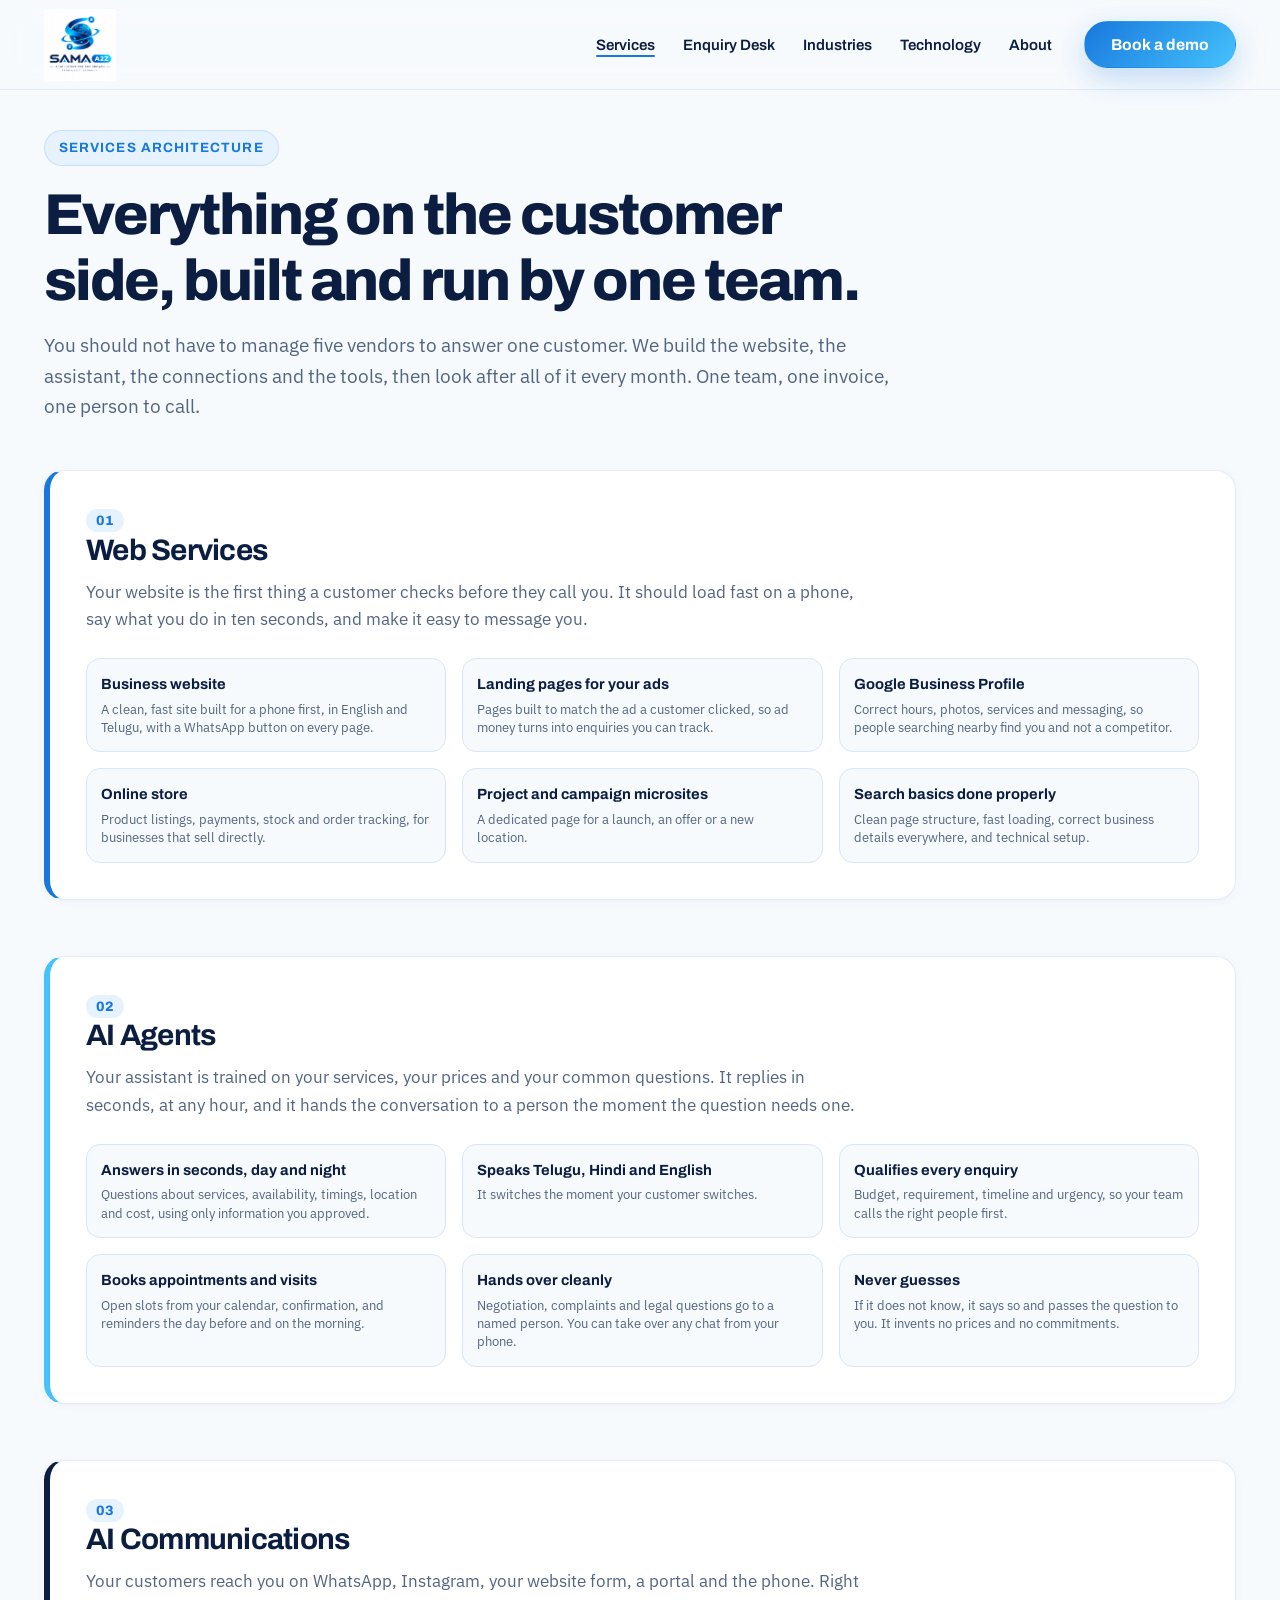
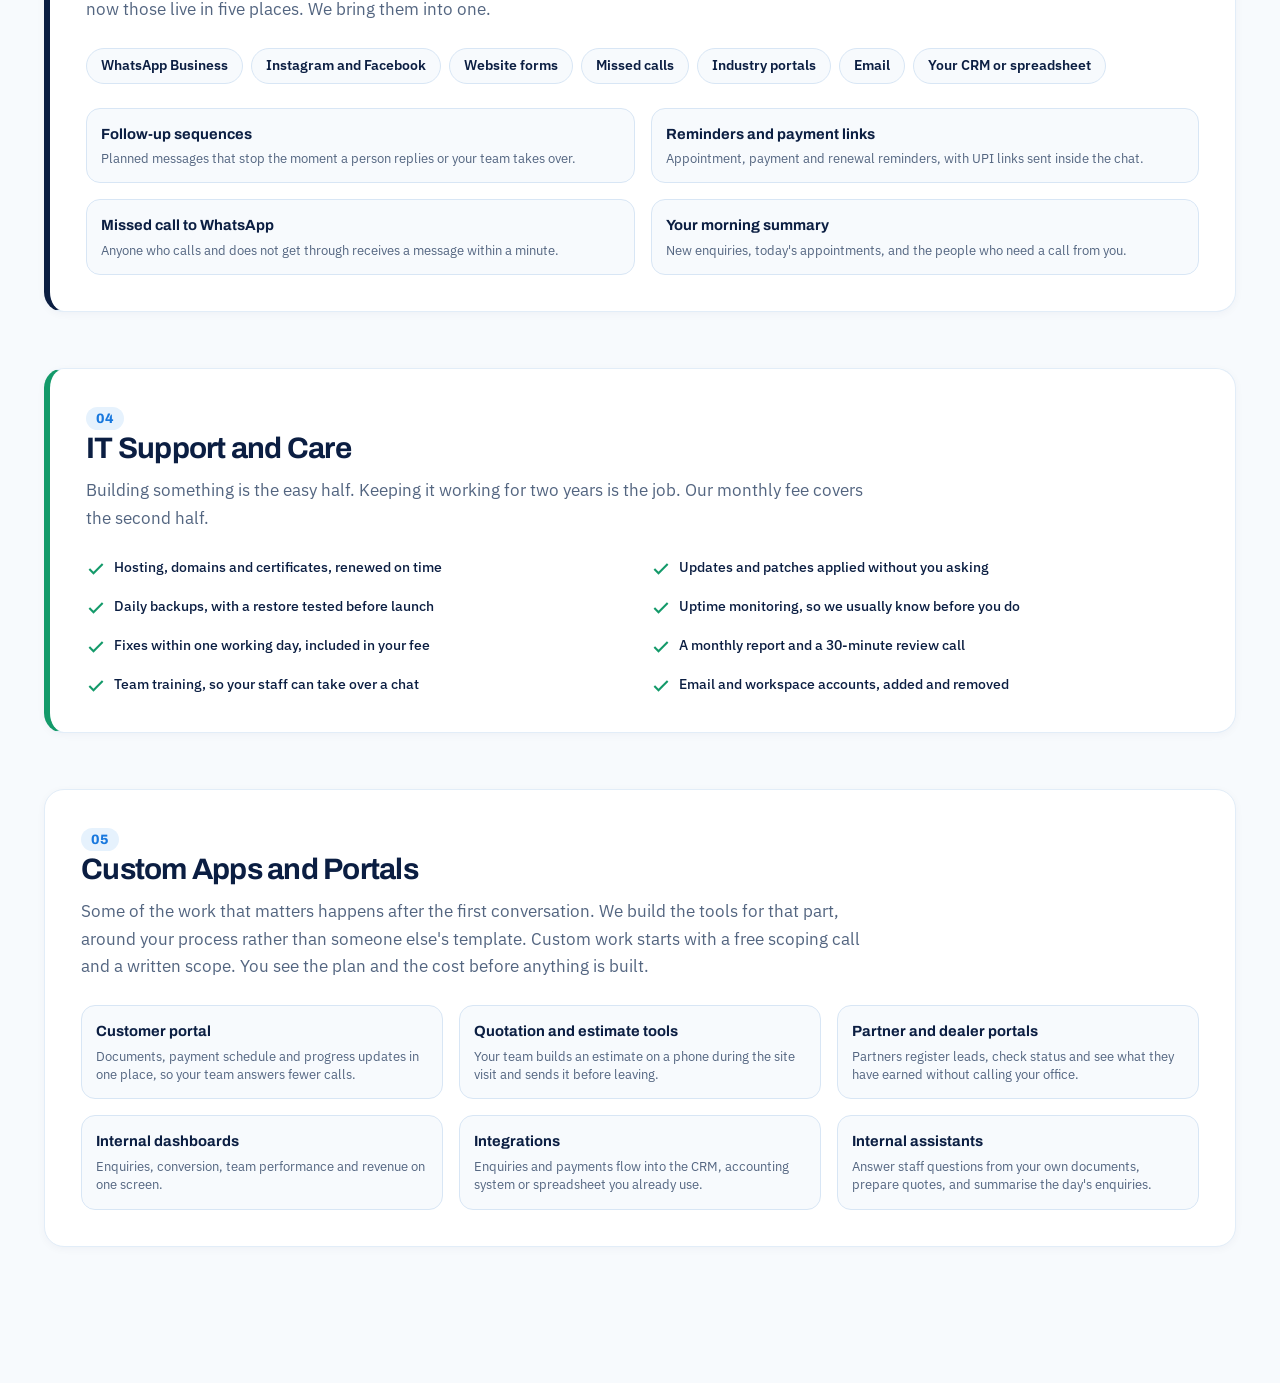
==== services.html @ 0487977c "first commit" ====
<!DOCTYPE html>
<html lang="en">
<head>
  <meta charset="UTF-8">
  <meta name="viewport" content="width=device-width, initial-scale=1.0">
  <title>Services — SAMA A2Z | Everything on the customer side</title>
  <meta name="description" content="Five things we build and run: Web Services, AI Agents, AI Communications, IT Support & Care, and Custom Apps & Portals.">
  <link rel="stylesheet" href="css/main.css">
  <link rel="stylesheet" href="css/components.css">
</head>
<body>

  <!-- Header -->
  <header class="site-header" id="siteHeader">
    <div class="container nav-container">
      <a href="index.html" class="brand-link" aria-label="SAMA A2Z Home">
        <img src="assets/logo.jpeg" alt="SAMA A2Z — AI Solutions for SME Growth">
      </a>

      <nav class="main-nav">
        <ul class="nav-list">
          <li class="nav-item"><a href="services.html" class="active">Services</a></li>
          <li class="nav-item"><a href="index.html#a2z-journey">Enquiry Desk</a></li>
          <li class="nav-item"><a href="index.html#industries">Industries</a></li>
          <li class="nav-item"><a href="technology.html">Technology</a></li>
          <li class="nav-item"><a href="index.html#difference">About</a></li>
        </ul>
        <div class="nav-actions">
          <button type="button" class="btn btn-primary" data-open-demo>Book a demo</button>
        </div>
      </nav>
    </div>
  </header>

  <main style="padding-top:40px; padding-bottom:80px;">
    <div class="container">
      <div class="section-header" style="max-width:860px; margin-bottom:48px;">
        <div class="eyebrow">Services Architecture</div>
        <h1 style="font-size:clamp(2.4rem, 4.5vw, 3.6rem); margin-bottom:16px;">
          Everything on the customer side, built and run by one team.
        </h1>
        <p style="font-size:1.2rem; line-height:1.6; color:var(--color-text-muted);">
          You should not have to manage five vendors to answer one customer. We build the website, the assistant, the connections and the tools, then look after all of it every month. One team, one invoice, one person to call.
        </p>
      </div>

      <!-- Service 01 -->
      <section style="margin-bottom:56px;">
        <div class="card-glass" style="border-left: 6px solid var(--color-signal-blue);">
          <span class="service-num">01</span>
          <h2 style="font-size:1.85rem; margin-bottom:12px;">Web Services</h2>
          <p style="font-size:1.05rem; margin-bottom:24px; max-width:780px;">
            Your website is the first thing a customer checks before they call you. It should load fast on a phone, say what you do in ten seconds, and make it easy to message you.
          </p>
          <div class="service-items-grid" style="grid-template-columns: repeat(3, 1fr);">
            <div class="service-item-box">
              <div class="service-item-heading">Business website</div>
              <div class="service-item-text">A clean, fast site built for a phone first, in English and Telugu, with a WhatsApp button on every page.</div>
            </div>
            <div class="service-item-box">
              <div class="service-item-heading">Landing pages for your ads</div>
              <div class="service-item-text">Pages built to match the ad a customer clicked, so ad money turns into enquiries you can track.</div>
            </div>
            <div class="service-item-box">
              <div class="service-item-heading">Google Business Profile</div>
              <div class="service-item-text">Correct hours, photos, services and messaging, so people searching nearby find you and not a competitor.</div>
            </div>
            <div class="service-item-box">
              <div class="service-item-heading">Online store</div>
              <div class="service-item-text">Product listings, payments, stock and order tracking, for businesses that sell directly.</div>
            </div>
            <div class="service-item-box">
              <div class="service-item-heading">Project and campaign microsites</div>
              <div class="service-item-text">A dedicated page for a launch, an offer or a new location.</div>
            </div>
            <div class="service-item-box">
              <div class="service-item-heading">Search basics done properly</div>
              <div class="service-item-text">Clean page structure, fast loading, correct business details everywhere, and technical setup.</div>
            </div>
          </div>
        </div>
      </section>

      <!-- Service 02 -->
      <section style="margin-bottom:56px;">
        <div class="card-glass" style="border-left: 6px solid var(--color-sky);">
          <span class="service-num">02</span>
          <h2 style="font-size:1.85rem; margin-bottom:12px;">AI Agents</h2>
          <p style="font-size:1.05rem; margin-bottom:24px; max-width:780px;">
            Your assistant is trained on your services, your prices and your common questions. It replies in seconds, at any hour, and it hands the conversation to a person the moment the question needs one.
          </p>
          <div class="service-items-grid" style="grid-template-columns: repeat(3, 1fr);">
            <div class="service-item-box">
              <div class="service-item-heading">Answers in seconds, day and night</div>
              <div class="service-item-text">Questions about services, availability, timings, location and cost, using only information you approved.</div>
            </div>
            <div class="service-item-box">
              <div class="service-item-heading">Speaks Telugu, Hindi and English</div>
              <div class="service-item-text">It switches the moment your customer switches.</div>
            </div>
            <div class="service-item-box">
              <div class="service-item-heading">Qualifies every enquiry</div>
              <div class="service-item-text">Budget, requirement, timeline and urgency, so your team calls the right people first.</div>
            </div>
            <div class="service-item-box">
              <div class="service-item-heading">Books appointments and visits</div>
              <div class="service-item-text">Open slots from your calendar, confirmation, and reminders the day before and on the morning.</div>
            </div>
            <div class="service-item-box">
              <div class="service-item-heading">Hands over cleanly</div>
              <div class="service-item-text">Negotiation, complaints and legal questions go to a named person. You can take over any chat from your phone.</div>
            </div>
            <div class="service-item-box">
              <div class="service-item-heading">Never guesses</div>
              <div class="service-item-text">If it does not know, it says so and passes the question to you. It invents no prices and no commitments.</div>
            </div>
          </div>
        </div>
      </section>

      <!-- Service 03 -->
      <section style="margin-bottom:56px;">
        <div class="card-glass" style="border-left: 6px solid var(--color-midnight);">
          <span class="service-num">03</span>
          <h2 style="font-size:1.85rem; margin-bottom:12px;">AI Communications</h2>
          <p style="font-size:1.05rem; margin-bottom:24px; max-width:780px;">
            Your customers reach you on WhatsApp, Instagram, your website form, a portal and the phone. Right now those live in five places. We bring them into one.
          </p>
          <div style="display:flex; flex-wrap:wrap; gap:8px; margin-bottom:24px;">
            <span class="a2z-tag">WhatsApp Business</span>
            <span class="a2z-tag">Instagram and Facebook</span>
            <span class="a2z-tag">Website forms</span>
            <span class="a2z-tag">Missed calls</span>
            <span class="a2z-tag">Industry portals</span>
            <span class="a2z-tag">Email</span>
            <span class="a2z-tag">Your CRM or spreadsheet</span>
          </div>
          <div class="service-items-grid" style="grid-template-columns: repeat(2, 1fr);">
            <div class="service-item-box">
              <div class="service-item-heading">Follow-up sequences</div>
              <div class="service-item-text">Planned messages that stop the moment a person replies or your team takes over.</div>
            </div>
            <div class="service-item-box">
              <div class="service-item-heading">Reminders and payment links</div>
              <div class="service-item-text">Appointment, payment and renewal reminders, with UPI links sent inside the chat.</div>
            </div>
            <div class="service-item-box">
              <div class="service-item-heading">Missed call to WhatsApp</div>
              <div class="service-item-text">Anyone who calls and does not get through receives a message within a minute.</div>
            </div>
            <div class="service-item-box">
              <div class="service-item-heading">Your morning summary</div>
              <div class="service-item-text">New enquiries, today's appointments, and the people who need a call from you.</div>
            </div>
          </div>
        </div>
      </section>

      <!-- Service 04 -->
      <section style="margin-bottom:56px;">
        <div class="card-glass" style="border-left: 6px solid var(--color-confirm-green);">
          <span class="service-num">04</span>
          <h2 style="font-size:1.85rem; margin-bottom:12px;">IT Support and Care</h2>
          <p style="font-size:1.05rem; margin-bottom:24px; max-width:780px;">
            Building something is the easy half. Keeping it working for two years is the job. Our monthly fee covers the second half.
          </p>
          <div class="checklist-grid" style="grid-template-columns: repeat(2, 1fr); gap:16px;">
            <div class="checklist-item"><svg width="20" height="20" viewBox="0 0 24 24" fill="none" stroke="currentColor" stroke-width="2.5"><polyline points="20 6 9 17 4 12"></polyline></svg><span>Hosting, domains and certificates, renewed on time</span></div>
            <div class="checklist-item"><svg width="20" height="20" viewBox="0 0 24 24" fill="none" stroke="currentColor" stroke-width="2.5"><polyline points="20 6 9 17 4 12"></polyline></svg><span>Updates and patches applied without you asking</span></div>
            <div class="checklist-item"><svg width="20" height="20" viewBox="0 0 24 24" fill="none" stroke="currentColor" stroke-width="2.5"><polyline points="20 6 9 17 4 12"></polyline></svg><span>Daily backups, with a restore tested before launch</span></div>
            <div class="checklist-item"><svg width="20" height="20" viewBox="0 0 24 24" fill="none" stroke="currentColor" stroke-width="2.5"><polyline points="20 6 9 17 4 12"></polyline></svg><span>Uptime monitoring, so we usually know before you do</span></div>
            <div class="checklist-item"><svg width="20" height="20" viewBox="0 0 24 24" fill="none" stroke="currentColor" stroke-width="2.5"><polyline points="20 6 9 17 4 12"></polyline></svg><span>Fixes within one working day, included in your fee</span></div>
            <div class="checklist-item"><svg width="20" height="20" viewBox="0 0 24 24" fill="none" stroke="currentColor" stroke-width="2.5"><polyline points="20 6 9 17 4 12"></polyline></svg><span>A monthly report and a 30-minute review call</span></div>
            <div class="checklist-item"><svg width="20" height="20" viewBox="0 0 24 24" fill="none" stroke="currentColor" stroke-width="2.5"><polyline points="20 6 9 17 4 12"></polyline></svg><span>Team training, so your staff can take over a chat</span></div>
            <div class="checklist-item"><svg width="20" height="20" viewBox="0 0 24 24" fill="none" stroke="currentColor" stroke-width="2.5"><polyline points="20 6 9 17 4 12"></polyline></svg><span>Email and workspace accounts, added and removed</span></div>
          </div>
        </div>
      </section>

      <!-- Service 05 -->
      <section style="margin-bottom:56px;">
        <div class="card-glass">
          <span class="service-num">05</span>
          <h2 style="font-size:1.85rem; margin-bottom:12px;">Custom Apps and Portals</h2>
          <p style="font-size:1.05rem; margin-bottom:24px; max-width:780px;">
            Some of the work that matters happens after the first conversation. We build the tools for that part, around your process rather than someone else's template. Custom work starts with a free scoping call and a written scope. You see the plan and the cost before anything is built.
          </p>
          <div class="service-items-grid" style="grid-template-columns: repeat(3, 1fr);">
            <div class="service-item-box">
              <div class="service-item-heading">Customer portal</div>
              <div class="service-item-text">Documents, payment schedule and progress updates in one place, so your team answers fewer calls.</div>
            </div>
            <div class="service-item-box">
              <div class="service-item-heading">Quotation and estimate tools</div>
              <div class="service-item-text">Your team builds an estimate on a phone during the site visit and sends it before leaving.</div>
            </div>
            <div class="service-item-box">
              <div class="service-item-heading">Partner and dealer portals</div>
              <div class="service-item-text">Partners register leads, check status and see what they have earned without calling your office.</div>
            </div>
            <div class="service-item-box">
              <div class="service-item-heading">Internal dashboards</div>
              <div class="service-item-text">Enquiries, conversion, team performance and revenue on one screen.</div>
            </div>
            <div class="service-item-box">
              <div class="service-item-heading">Integrations</div>
              <div class="service-item-text">Enquiries and payments flow into the CRM, accounting system or spreadsheet you already use.</div>
            </div>
            <div class="service-item-box">
              <div class="service-item-heading">Internal assistants</div>
              <div class="service-item-text">Answer staff questions from your own documents, prepare quotes, and summarise the day's enquiries.</div>
            </div>
          </div>
        </div>
      </section>
    </div>
  </main>

  <!-- Reusable Demo Modal -->
  <div class="modal-backdrop" id="demoModal" role="dialog" aria-modal="true">
    <div class="modal-card">
      <button class="modal-close-btn" id="modalCloseBtn" aria-label="Close modal">✕</button>
      <div class="eyebrow">20-Minute Discovery</div>
      <h3 style="font-size:1.6rem; color:var(--color-midnight); margin-bottom:6px;">Book your 20-minute demo</h3>
      <p style="font-size:0.92rem; color:var(--color-text-muted);">
        Tell us about your business. We will contact you through WhatsApp within <strong>one working day</strong>.
      </p>
      <form id="samaDemoForm" class="form-grid">
        <div class="form-group">
          <label class="form-label">Your Name *</label>
          <input type="text" name="name" class="form-input" placeholder="e.g. Rajesh Reddy" required>
        </div>
        <div class="form-group">
          <label class="form-label">Business Name *</label>
          <input type="text" name="business" class="form-input" placeholder="e.g. Sri Sai Properties" required>
        </div>
        <div class="form-group">
          <label class="form-label">City *</label>
          <input type="text" name="city" class="form-input" placeholder="Hyderabad, etc." required>
        </div>
        <div class="form-group">
          <label class="form-label">WhatsApp Number *</label>
          <input type="tel" name="whatsapp" class="form-input" placeholder="+91 98765 43210" required>
        </div>
        <div class="form-group col-span-2">
          <button type="submit" class="btn btn-primary" style="width:100%; padding-block:16px;">Request Demo</button>
        </div>
      </form>
    </div>
  </div>

  <script src="js/app.js"></script>
</body>
</html>
---- css/main.css ----
/* ==========================================================================
   SAMA A2Z — MASTER DESIGN SYSTEM & CSS TOKENS
   Primary Source of Truth: SAMA A2Z Website Design Specification
   ========================================================================== */

@import url('https://fonts.googleapis.com/css2?family=Archivo:wght@400;500;600;700;800;900&family=IBM+Plex+Sans:wght@300;400;500;600;700&family=Noto+Sans+Telugu:wght@400;500;600;700&family=JetBrains+Mono:wght@400;500;600&display=swap');

:root {
  /* Brand Color Palette */
  --color-midnight: #0B1E42;
  --color-signal-blue: #1878DE;
  --color-sky: #45C2FB;
  --color-ice: #E6F2FD;
  --color-paper: #F7FAFD;
  --color-confirm-green: #149A6A;
  --color-confirm-green-light: #E8F7F0;
  
  /* Neutral & Dark System */
  --color-deep-dark: #061024;
  --color-navy-card: #0F2752;
  --color-navy-border: #1D3B73;
  --color-text-main: #0B1E42;
  --color-text-muted: #536580;
  --color-text-light: #8BA0BA;
  --color-text-white: #FFFFFF;
  --color-border-subtle: #D8E6F5;
  --color-border-card: #E2EDF8;
  --color-surface-white: #FFFFFF;
  --color-surface-hover: #F0F6FC;

  /* Gradients */
  --grad-primary: linear-gradient(135deg, #1878DE 0%, #45C2FB 100%);
  --grad-ribbon: linear-gradient(135deg, #45C2FB 0%, #1878DE 50%, #0B1E42 100%);
  --grad-hero-bg: radial-gradient(120% 120% at 50% 0%, #FFFFFF 0%, #F0F7FE 60%, #E6F2FD 100%);
  --grad-dark-section: linear-gradient(180deg, #0B1E42 0%, #061024 100%);
  --grad-blue-glow: radial-gradient(circle, rgba(69, 194, 251, 0.15) 0%, rgba(24, 120, 222, 0) 70%);

  /* Shadows */
  --shadow-sm: 0 2px 8px rgba(11, 30, 66, 0.04);
  --shadow-md: 0 6px 20px rgba(11, 30, 66, 0.07);
  --shadow-lg: 0 14px 36px rgba(11, 30, 66, 0.1);
  --shadow-xl: 0 24px 54px rgba(11, 30, 66, 0.14);
  --shadow-blue: 0 10px 30px rgba(24, 120, 222, 0.25);
  --shadow-green: 0 8px 24px rgba(20, 154, 106, 0.22);
  --shadow-inset-card: inset 0 1px 0 rgba(255, 255, 255, 0.8);

  /* Typography */
  --font-heading: 'Archivo', -apple-system, BlinkMacSystemFont, 'Segoe UI', Roboto, sans-serif;
  --font-body: 'IBM Plex Sans', -apple-system, BlinkMacSystemFont, 'Segoe UI', Roboto, sans-serif;
  --font-telugu: 'Noto Sans Telugu', 'IBM Plex Sans', sans-serif;
  --font-mono: 'JetBrains Mono', monospace;

  /* Layout */
  --max-width: 1240px;
  --max-width-wide: 1360px;
  --header-height: 90px;
  --radius-sm: 8px;
  --radius-md: 14px;
  --radius-lg: 20px;
  --radius-xl: 28px;
  --radius-pill: 9999px;

  /* Transitions */
  --transition-fast: 0.18s cubic-bezier(0.16, 1, 0.3, 1);
  --transition-base: 0.3s cubic-bezier(0.16, 1, 0.3, 1);
  --transition-smooth: 0.5s cubic-bezier(0.16, 1, 0.3, 1);
}

/* Reset & Base Setup */
*, *::before, *::after {
  box-sizing: border-box;
  margin: 0;
  padding: 0;
}

html {
  scroll-behavior: smooth;
  font-size: 16px;
  text-rendering: optimizeLegibility;
  -webkit-font-smoothing: antialiased;
  -moz-osx-font-smoothing: grayscale;
}

body {
  background-color: var(--color-paper);
  color: var(--color-text-main);
  font-family: var(--font-body);
  font-weight: 400;
  line-height: 1.6;
  overflow-x: hidden;
}

/* Typography Base */
h1, h2, h3, h4, h5, h6 {
  font-family: var(--font-heading);
  color: var(--color-midnight);
  font-weight: 700;
  line-height: 1.15;
  letter-spacing: -0.025em;
}

h1 {
  font-size: clamp(2.5rem, 5.5vw, 4.25rem);
  font-weight: 800;
  letter-spacing: -0.035em;
}

h2 {
  font-size: clamp(2rem, 3.8vw, 2.85rem);
  font-weight: 700;
  letter-spacing: -0.025em;
}

h3 {
  font-size: clamp(1.35rem, 2.2vw, 1.75rem);
  font-weight: 700;
}

p {
  color: var(--color-text-muted);
  font-size: 1.05rem;
  line-height: 1.65;
}

a {
  color: inherit;
  text-decoration: none;
  transition: var(--transition-fast);
}

img, svg {
  display: block;
  max-width: 100%;
}

button, input, textarea, select {
  font-family: inherit;
  font-size: inherit;
}

/* Layout Utilities */
.container {
  width: 100%;
  max-width: var(--max-width);
  margin-inline: auto;
  padding-inline: 24px;
}

.container-wide {
  width: 100%;
  max-width: var(--max-width-wide);
  margin-inline: auto;
  padding-inline: 24px;
}

.section {
  padding-block: clamp(64px, 8vw, 112px);
  position: relative;
}

.section-dark {
  background: var(--grad-dark-section);
  color: var(--color-text-white);
}

.section-dark h1,
.section-dark h2,
.section-dark h3,
.section-dark h4 {
  color: var(--color-text-white);
}

.section-dark p {
  color: var(--color-text-light);
}

/* Eyebrow & Badges */
.eyebrow {
  display: inline-flex;
  align-items: center;
  gap: 8px;
  font-family: var(--font-heading);
  font-size: 0.84rem;
  font-weight: 700;
  text-transform: uppercase;
  letter-spacing: 0.08em;
  color: var(--color-signal-blue);
  background-color: var(--color-ice);
  padding: 6px 14px;
  border-radius: var(--radius-pill);
  margin-bottom: 16px;
  border: 1px solid rgba(24, 120, 222, 0.15);
}

.eyebrow-dark {
  background-color: rgba(69, 194, 251, 0.12);
  color: var(--color-sky);
  border-color: rgba(69, 194, 251, 0.25);
}

.badge {
  display: inline-flex;
  align-items: center;
  gap: 6px;
  font-size: 0.8rem;
  font-weight: 600;
  padding: 4px 10px;
  border-radius: var(--radius-pill);
}

.badge-green {
  background-color: var(--color-confirm-green-light);
  color: var(--color-confirm-green);
  border: 1px solid rgba(20, 154, 106, 0.25);
}

.badge-blue {
  background-color: var(--color-ice);
  color: var(--color-signal-blue);
}

/* Buttons & CTAs */
.btn-group {
  display: flex;
  flex-wrap: wrap;
  align-items: center;
  gap: 14px;
}

.btn {
  display: inline-flex;
  align-items: center;
  justify-content: center;
  gap: 10px;
  padding: 14px 26px;
  border-radius: var(--radius-pill);
  font-family: var(--font-heading);
  font-size: 0.98rem;
  font-weight: 700;
  cursor: pointer;
  border: 1px solid transparent;
  transition: var(--transition-base);
  text-align: center;
  white-space: nowrap;
}

.btn-primary {
  background: var(--grad-primary);
  color: #FFFFFF;
  box-shadow: var(--shadow-blue);
}

.btn-primary:hover {
  transform: translateY(-2px);
  box-shadow: 0 14px 32px rgba(24, 120, 222, 0.38);
}

.btn-primary:active {
  transform: translateY(0);
}

.btn-secondary {
  background-color: var(--color-surface-white);
  color: var(--color-midnight);
  border: 1px solid var(--color-border-subtle);
  box-shadow: var(--shadow-sm);
}

.btn-secondary:hover {
  background-color: var(--color-ice);
  border-color: var(--color-signal-blue);
  color: var(--color-signal-blue);
  transform: translateY(-2px);
}

.btn-whatsapp {
  background-color: #25D366;
  color: #FFFFFF;
  box-shadow: 0 8px 24px rgba(37, 211, 102, 0.3);
}

.btn-whatsapp:hover {
  background-color: #20BA5A;
  transform: translateY(-2px);
  box-shadow: 0 12px 28px rgba(37, 211, 102, 0.4);
}

.btn-ghost {
  background: transparent;
  color: var(--color-signal-blue);
  padding: 10px 18px;
}

.btn-ghost:hover {
  background: var(--color-ice);
}

.btn-dark {
  background: rgba(255, 255, 255, 0.1);
  color: #FFFFFF;
  border: 1px solid rgba(255, 255, 255, 0.2);
  backdrop-filter: blur(8px);
}

.btn-dark:hover {
  background: rgba(255, 255, 255, 0.2);
  border-color: #FFFFFF;
  transform: translateY(-2px);
}

/* Header & Sticky Navigation */
.site-header {
  position: sticky;
  top: 0;
  left: 0;
  right: 0;
  height: var(--header-height);
  background: rgba(247, 250, 253, 0.88);
  backdrop-filter: blur(14px);
  -webkit-backdrop-filter: blur(14px);
  border-bottom: 1px solid rgba(216, 230, 245, 0.7);
  z-index: 1000;
  transition: var(--transition-base);
}

.site-header.scrolled {
  background: rgba(255, 255, 255, 0.95);
  box-shadow: 0 4px 20px rgba(11, 30, 66, 0.06);
  border-bottom-color: var(--color-border-card);
}

.nav-container {
  display: flex;
  align-items: center;
  justify-content: space-between;
  height: 100%;
}

.brand-link {
  display: flex;
  align-items: center;
  gap: 12px;
}

.brand-link svg {
  height: 44px;
  width: auto;
}

.brand-link img {
  height: 72px;
  width: auto;
  display: block;
  object-fit: contain;
}

.main-nav {
  display: flex;
  align-items: center;
  gap: 32px;
}

.nav-list {
  display: flex;
  align-items: center;
  list-style: none;
  gap: 28px;
}

.nav-item a {
  font-family: var(--font-heading);
  font-size: 0.94rem;
  font-weight: 600;
  color: var(--color-midnight);
  position: relative;
  padding-block: 4px;
}

.nav-item a::after {
  content: '';
  position: absolute;
  bottom: 0;
  left: 0;
  width: 0%;
  height: 2px;
  background: var(--color-signal-blue);
  border-radius: 2px;
  transition: var(--transition-fast);
}

.nav-item a:hover {
  color: var(--color-signal-blue);
}

.nav-item a:hover::after,
.nav-item a.active::after {
  width: 100%;
}

.nav-actions {
  display: flex;
  align-items: center;
  gap: 16px;
}

/* Mobile Toggle */
.mobile-toggle {
  display: none;
  background: none;
  border: none;
  cursor: pointer;
  padding: 8px;
  color: var(--color-midnight);
}

/* Trust Bar / Pillar Pills */
.trust-strip {
  border-block: 1px solid var(--color-border-subtle);
  background: var(--color-surface-white);
  padding-block: 18px;
}

.trust-grid {
  display: grid;
  grid-template-columns: repeat(4, 1fr);
  gap: 16px;
}

.trust-item {
  display: flex;
  align-items: center;
  gap: 12px;
  font-family: var(--font-heading);
  font-size: 0.92rem;
  font-weight: 700;
  color: var(--color-midnight);
}

.trust-item svg {
  width: 22px;
  height: 22px;
  color: var(--color-signal-blue);
  flex-shrink: 0;
}

/* Telugu Typography & Support */
.lang-telugu {
  font-family: var(--font-telugu);
  line-height: 1.5;
}

/* Section Header Structure */
.section-header {
  margin-bottom: clamp(40px, 5vw, 64px);
}

.section-header.text-center {
  text-align: center;
  max-width: 780px;
  margin-inline: auto;
}

.section-header .section-desc {
  margin-top: 14px;
  font-size: 1.18rem;
  line-height: 1.6;
}

/* Card Base Styles */
.card-glass {
  background: #FFFFFF;
  border: 1px solid var(--color-border-card);
  border-radius: var(--radius-lg);
  padding: clamp(24px, 3.5vw, 36px);
  box-shadow: var(--shadow-sm);
  transition: var(--transition-base);
  position: relative;
  overflow: hidden;
}

.card-glass:hover {
  border-color: var(--color-signal-blue);
  box-shadow: var(--shadow-lg);
  transform: translateY(-4px);
}

/* Accessibility & Reduced Motion */
@media (prefers-reduced-motion: reduce) {
  *, *::before, *::after {
    animation-duration: 0.01ms !important;
    animation-iteration-count: 1 !important;
    transition-duration: 0.01ms !important;
    scroll-behavior: auto !important;
  }
}

/* Responsive Breakpoints */
@media (max-width: 1024px) {
  .trust-grid {
    grid-template-columns: repeat(2, 1fr);
    gap: 20px;
  }
}

@media (max-width: 860px) {
  .main-nav {
    position: fixed;
    top: var(--header-height);
    left: 0;
    right: 0;
    background: #FFFFFF;
    flex-direction: column;
    padding: 32px 24px;
    box-shadow: var(--shadow-xl);
    border-bottom: 1px solid var(--color-border-card);
    transform: translateY(-150%);
    opacity: 0;
    pointer-events: none;
    transition: var(--transition-smooth);
  }

  .main-nav.open {
    transform: translateY(0);
    opacity: 1;
    pointer-events: auto;
  }

  .nav-list {
    flex-direction: column;
    width: 100%;
    gap: 20px;
    text-align: center;
  }

  .mobile-toggle {
    display: block;
  }

  .nav-actions {
    width: 100%;
    flex-direction: column;
    margin-top: 16px;
  }

  .nav-actions .btn {
    width: 100%;
  }
}

@media (max-width: 640px) {
  .trust-grid {
    grid-template-columns: 1fr;
    gap: 14px;
  }

  .btn-group {
    flex-direction: column;
    width: 100%;
  }

  .btn-group .btn {
    width: 100%;
  }
}
---- css/components.css ----
/* ==========================================================================
   SAMA A2Z — COMPONENT STYLES & INTERACTIVE UI
   ========================================================================== */

/* --------------------------------------------------------------------------
   HERO SECTION & WORKFLOW HUD
   -------------------------------------------------------------------------- */
.hero-section {
  position: relative;
  background: var(--grad-hero-bg);
  padding-top: clamp(48px, 6vw, 84px);
  padding-bottom: clamp(64px, 8vw, 104px);
  overflow: hidden;
}

.hero-glow-blob {
  position: absolute;
  top: -150px;
  right: -100px;
  width: 600px;
  height: 600px;
  background: radial-gradient(circle, rgba(69, 194, 251, 0.22) 0%, rgba(24, 120, 222, 0) 70%);
  border-radius: 50%;
  pointer-events: none;
  z-index: 0;
}

.hero-glow-blob-2 {
  position: absolute;
  bottom: -150px;
  left: -150px;
  width: 500px;
  height: 500px;
  background: radial-gradient(circle, rgba(230, 242, 253, 0.8) 0%, rgba(247, 250, 253, 0) 70%);
  border-radius: 50%;
  pointer-events: none;
  z-index: 0;
}

.hero-grid {
  display: grid;
  grid-template-columns: 1.15fr 1fr;
  gap: clamp(32px, 5vw, 64px);
  align-items: center;
  position: relative;
  z-index: 1;
}

.hero-content {
  display: flex;
  flex-direction: column;
  align-items: flex-start;
}

.hero-title {
  margin-bottom: 20px;
  color: var(--color-midnight);
}

.hero-title .highlight-blue {
  color: var(--color-signal-blue);
  background: linear-gradient(135deg, #1878DE 0%, #45C2FB 100%);
  -webkit-background-clip: text;
  -webkit-text-fill-color: transparent;
}

.hero-subhead {
  font-size: clamp(1.15rem, 1.8vw, 1.35rem);
  font-weight: 600;
  color: var(--color-midnight);
  margin-bottom: 12px;
  line-height: 1.4;
}

.hero-desc {
  font-size: 1.12rem;
  color: var(--color-text-muted);
  margin-bottom: 28px;
  max-width: 580px;
  line-height: 1.65;
}

.hero-guarantee {
  margin-top: 22px;
  display: inline-flex;
  align-items: center;
  gap: 10px;
  font-size: 0.88rem;
  font-weight: 600;
  color: var(--color-text-muted);
  background: rgba(255, 255, 255, 0.75);
  border: 1px solid var(--color-border-subtle);
  padding: 8px 16px;
  border-radius: var(--radius-pill);
}

.hero-guarantee .dot {
  width: 8px;
  height: 8px;
  border-radius: 50%;
  background-color: var(--color-confirm-green);
  box-shadow: 0 0 0 3px rgba(20, 154, 106, 0.2);
}

/* --------------------------------------------------------------------------
   DUAL DEMO CONTAINER: WHATSAPP CHAT + BUSINESS HUD
   -------------------------------------------------------------------------- */
.demo-stage {
  display: flex;
  flex-direction: column;
  gap: 16px;
  background: #FFFFFF;
  border: 1px solid var(--color-border-card);
  border-radius: var(--radius-xl);
  padding: 20px;
  box-shadow: var(--shadow-xl);
  position: relative;
}

.demo-stage-header {
  display: flex;
  align-items: center;
  justify-content: space-between;
  border-bottom: 1px solid var(--color-border-subtle);
  padding-bottom: 12px;
}

.demo-tabs {
  display: flex;
  gap: 8px;
}

.demo-tab-btn {
  background: none;
  border: none;
  padding: 6px 12px;
  border-radius: var(--radius-pill);
  font-size: 0.8rem;
  font-weight: 700;
  color: var(--color-text-muted);
  cursor: pointer;
  transition: var(--transition-fast);
}

.demo-tab-btn.active {
  background: var(--color-ice);
  color: var(--color-signal-blue);
}

.demo-stage-body {
  display: grid;
  grid-template-columns: 1fr 1fr;
  gap: 16px;
}

/* Phone / WhatsApp Mockup */
.chat-device {
  background: #EFEAE2;
  background-image: radial-gradient(#d6cdc4 0.75px, transparent 0.75px);
  background-size: 16px 16px;
  border-radius: var(--radius-md);
  overflow: hidden;
  border: 1px solid #D1D7DB;
  display: flex;
  flex-direction: column;
  height: 420px;
  box-shadow: inset 0 2px 6px rgba(0, 0, 0, 0.04);
}

.chat-device-top {
  background: #008069;
  color: #FFFFFF;
  padding: 10px 12px;
  display: flex;
  align-items: center;
  justify-content: space-between;
}

.chat-device-profile {
  display: flex;
  align-items: center;
  gap: 10px;
}

.chat-avatar {
  width: 34px;
  height: 34px;
  border-radius: 50%;
  background: #FFFFFF;
  display: flex;
  align-items: center;
  justify-content: center;
  color: #008069;
  font-weight: 700;
  font-size: 0.85rem;
}

.chat-name {
  font-weight: 700;
  font-size: 0.88rem;
  line-height: 1.2;
}

.chat-status {
  font-size: 0.72rem;
  color: #D1F4EC;
  display: flex;
  align-items: center;
  gap: 4px;
}

.chat-status-dot {
  width: 6px;
  height: 6px;
  border-radius: 50%;
  background: #25D366;
}

.chat-messages {
  flex: 1;
  padding: 12px;
  overflow-y: auto;
  display: flex;
  flex-direction: column;
  gap: 10px;
}

.chat-bubble {
  max-width: 88%;
  padding: 8px 12px;
  border-radius: 8px;
  font-size: 0.84rem;
  line-height: 1.35;
  position: relative;
  box-shadow: 0 1px 2px rgba(0, 0, 0, 0.1);
  animation: bubblePop 0.3s ease forwards;
}

.chat-bubble.customer {
  align-self: flex-start;
  background: #FFFFFF;
  color: #111B21;
  border-top-left-radius: 0;
}

.chat-bubble.ai {
  align-self: flex-end;
  background: #D9FDD3;
  color: #111B21;
  border-top-right-radius: 0;
}

.chat-bubble .telugu-text {
  font-family: var(--font-telugu);
  font-size: 0.88rem;
  font-weight: 500;
  color: #111B21;
  margin-bottom: 2px;
}

.chat-bubble .sub-text {
  font-size: 0.75rem;
  color: #54656F;
}

.chat-bubble .meta {
  font-size: 0.65rem;
  color: #667781;
  text-align: right;
  margin-top: 4px;
  display: flex;
  align-items: center;
  justify-content: flex-end;
  gap: 3px;
}

.chat-bubble-card {
  align-self: flex-end;
  background: #FFFFFF;
  border-left: 4px solid var(--color-confirm-green);
  border-radius: 8px;
  padding: 10px;
  font-size: 0.8rem;
  box-shadow: 0 2px 6px rgba(0, 0, 0, 0.08);
}

.chat-card-title {
  font-weight: 700;
  color: var(--color-confirm-green);
  display: flex;
  align-items: center;
  gap: 6px;
  margin-bottom: 2px;
}

/* Business HUD (What your business sees) */
.business-hud {
  background: var(--color-midnight);
  border-radius: var(--radius-md);
  padding: 16px;
  color: #FFFFFF;
  display: flex;
  flex-direction: column;
  justify-content: space-between;
}

.business-hud-header {
  border-bottom: 1px solid rgba(255, 255, 255, 0.12);
  padding-bottom: 10px;
  margin-bottom: 12px;
}

.business-hud-title {
  font-size: 0.86rem;
  font-weight: 700;
  color: var(--color-sky);
  text-transform: uppercase;
  letter-spacing: 0.05em;
  display: flex;
  align-items: center;
  gap: 8px;
}

.hud-step-list {
  display: flex;
  flex-direction: column;
  gap: 12px;
}

.hud-step-item {
  display: flex;
  align-items: flex-start;
  gap: 10px;
  font-size: 0.82rem;
  padding: 8px 10px;
  border-radius: 8px;
  background: rgba(255, 255, 255, 0.04);
  border: 1px solid rgba(255, 255, 255, 0.06);
  transition: var(--transition-fast);
}

.hud-step-item.active {
  background: rgba(24, 120, 222, 0.2);
  border-color: var(--color-sky);
}

.hud-step-icon {
  width: 20px;
  height: 20px;
  border-radius: 50%;
  background: rgba(69, 194, 251, 0.2);
  color: var(--color-sky);
  display: flex;
  align-items: center;
  justify-content: center;
  font-size: 0.72rem;
  font-weight: 700;
  flex-shrink: 0;
  margin-top: 2px;
}

.hud-step-item.completed .hud-step-icon {
  background: var(--color-confirm-green);
  color: #FFFFFF;
}

.hud-step-content {
  flex: 1;
}

.hud-step-name {
  font-weight: 700;
  color: #FFFFFF;
  line-height: 1.2;
}

.hud-step-desc {
  font-size: 0.74rem;
  color: var(--color-text-light);
  margin-top: 2px;
}

.hud-footer {
  margin-top: 12px;
  padding-top: 10px;
  border-top: 1px solid rgba(255, 255, 255, 0.1);
  display: flex;
  align-items: center;
  justify-content: space-between;
  font-size: 0.75rem;
  color: var(--color-text-light);
}

.hud-live-tag {
  display: flex;
  align-items: center;
  gap: 5px;
  color: var(--color-confirm-green);
  font-weight: 700;
}

.hud-live-tag .pulse {
  width: 6px;
  height: 6px;
  border-radius: 50%;
  background: var(--color-confirm-green);
  box-shadow: 0 0 0 2px rgba(20, 154, 106, 0.4);
  animation: pulseGreen 1.5s infinite;
}

/* --------------------------------------------------------------------------
   PROBLEM SECTION (ACT 1)
   -------------------------------------------------------------------------- */
.problem-grid {
  display: grid;
  grid-template-columns: repeat(3, 1fr);
  gap: 24px;
}

.problem-card {
  background: #FFFFFF;
  border: 1px solid var(--color-border-card);
  border-radius: var(--radius-lg);
  padding: 32px 28px;
  position: relative;
  box-shadow: var(--shadow-sm);
  display: flex;
  flex-direction: column;
  transition: var(--transition-base);
}

.problem-card::before {
  content: '';
  position: absolute;
  top: 0;
  left: 28px;
  right: 28px;
  height: 3px;
  background: linear-gradient(90deg, #FF6B6B 0%, #FFA8A8 100%);
  border-radius: 0 0 4px 4px;
  opacity: 0.6;
}

.problem-icon-wrap {
  width: 48px;
  height: 48px;
  border-radius: var(--radius-md);
  background: #FFF1F1;
  color: #E03131;
  display: flex;
  align-items: center;
  justify-content: center;
  margin-bottom: 20px;
}

.problem-title {
  font-size: 1.25rem;
  margin-bottom: 12px;
  color: var(--color-midnight);
}

.problem-desc {
  font-size: 0.98rem;
  line-height: 1.6;
}

/* --------------------------------------------------------------------------
   A2Z JOURNEY SECTION (THE SPINE)
   -------------------------------------------------------------------------- */
.a2z-section {
  background: var(--color-paper);
  position: relative;
}

.a2z-spine-container {
  display: grid;
  grid-template-columns: 80px 1fr;
  gap: 32px;
  position: relative;
  margin-top: 40px;
}

.a2z-rail {
  display: flex;
  flex-direction: column;
  align-items: center;
  position: relative;
}

.a2z-rail-line {
  position: absolute;
  top: 40px;
  bottom: 40px;
  width: 6px;
  background: linear-gradient(180deg, #45C2FB 0%, #1878DE 50%, #0B1E42 100%);
  border-radius: 4px;
  box-shadow: 0 0 16px rgba(69, 194, 251, 0.4);
}

.a2z-node {
  width: 54px;
  height: 54px;
  border-radius: 50%;
  display: flex;
  align-items: center;
  justify-content: center;
  font-family: var(--font-heading);
  font-weight: 900;
  font-size: 1.4rem;
  color: #FFFFFF;
  z-index: 2;
  box-shadow: 0 4px 14px rgba(11, 30, 66, 0.2);
}

.a2z-node.node-a {
  background: linear-gradient(135deg, #45C2FB 0%, #1878DE 100%);
}

.a2z-node.node-mid {
  background: #1878DE;
  font-size: 1rem;
  width: 44px;
  height: 44px;
  margin-block: auto;
}

.a2z-node.node-z {
  background: #0B1E42;
  border: 3px solid #45C2FB;
}

.a2z-cards-list {
  display: flex;
  flex-direction: column;
  gap: 32px;
}

.a2z-stage-card {
  background: #FFFFFF;
  border: 1px solid var(--color-border-card);
  border-radius: var(--radius-lg);
  padding: 32px;
  box-shadow: var(--shadow-md);
  transition: var(--transition-base);
  position: relative;
}

.a2z-stage-card:hover {
  border-color: var(--color-signal-blue);
  box-shadow: var(--shadow-xl);
  transform: translateX(6px);
}

.a2z-stage-badge {
  display: inline-flex;
  align-items: center;
  gap: 8px;
  font-family: var(--font-heading);
  font-weight: 800;
  font-size: 0.88rem;
  letter-spacing: 0.06em;
  text-transform: uppercase;
  color: var(--color-signal-blue);
  background: var(--color-ice);
  padding: 4px 12px;
  border-radius: var(--radius-pill);
  margin-bottom: 12px;
}

.a2z-stage-title {
  font-size: 1.6rem;
  margin-bottom: 12px;
  color: var(--color-midnight);
}

.a2z-stage-desc {
  font-size: 1.05rem;
  margin-bottom: 20px;
}

.a2z-tag-cloud {
  display: flex;
  flex-wrap: wrap;
  gap: 8px;
}

.a2z-tag {
  background: var(--color-paper);
  border: 1px solid var(--color-border-subtle);
  padding: 6px 14px;
  border-radius: var(--radius-pill);
  font-size: 0.85rem;
  font-weight: 600;
  color: var(--color-midnight);
}

.a2z-callout-banner {
  margin-top: 48px;
  background: linear-gradient(135deg, #0B1E42 0%, #102C5E 100%);
  border-radius: var(--radius-lg);
  padding: 28px 36px;
  display: flex;
  align-items: center;
  justify-content: space-between;
  color: #FFFFFF;
  box-shadow: var(--shadow-lg);
}

.a2z-callout-banner h3 {
  color: #FFFFFF;
  font-size: 1.3rem;
}

/* --------------------------------------------------------------------------
   SERVICES SECTION (5 DETAILED PILLARS)
   -------------------------------------------------------------------------- */
.services-grid {
  display: grid;
  grid-template-columns: repeat(12, 1fr);
  gap: 24px;
}

.service-card {
  background: #FFFFFF;
  border: 1px solid var(--color-border-card);
  border-radius: var(--radius-lg);
  padding: 32px;
  box-shadow: var(--shadow-sm);
  display: flex;
  flex-direction: column;
  transition: var(--transition-base);
  position: relative;
}

.service-card:hover {
  border-color: var(--color-signal-blue);
  box-shadow: var(--shadow-lg);
  transform: translateY(-4px);
}

.service-card.col-7 {
  grid-column: span 7;
}

.service-card.col-5 {
  grid-column: span 5;
}

.service-card.col-4 {
  grid-column: span 4;
}

.service-card.col-6 {
  grid-column: span 6;
}

.service-num {
  font-family: var(--font-heading);
  font-size: 0.85rem;
  font-weight: 800;
  color: var(--color-signal-blue);
  background: var(--color-ice);
  width: fit-content;
  padding: 4px 10px;
  border-radius: var(--radius-pill);
  margin-bottom: 16px;
}

.service-title {
  font-size: 1.45rem;
  margin-bottom: 10px;
  color: var(--color-midnight);
}

.service-desc {
  font-size: 0.96rem;
  margin-bottom: 24px;
  line-height: 1.55;
}

.service-items-grid {
  display: grid;
  grid-template-columns: repeat(2, 1fr);
  gap: 16px;
  margin-top: auto;
}

.service-item-box {
  background: var(--color-paper);
  border: 1px solid var(--color-border-subtle);
  border-radius: var(--radius-md);
  padding: 14px;
}

.service-item-heading {
  font-family: var(--font-heading);
  font-size: 0.92rem;
  font-weight: 700;
  color: var(--color-midnight);
  margin-bottom: 4px;
}

.service-item-text {
  font-size: 0.82rem;
  color: var(--color-text-muted);
  line-height: 1.4;
}

/* Checklist items for IT support */
.checklist-grid {
  display: grid;
  grid-template-columns: repeat(2, 1fr);
  gap: 12px;
}

.checklist-item {
  display: flex;
  align-items: flex-start;
  gap: 8px;
  font-size: 0.86rem;
  color: var(--color-midnight);
  font-weight: 500;
}

.checklist-item svg {
  color: var(--color-confirm-green);
  flex-shrink: 0;
  margin-top: 3px;
}

/* --------------------------------------------------------------------------
   THE HONEST DIFFERENCE (COMPARISON TABLE)
   -------------------------------------------------------------------------- */
.comparison-section {
  background: #FFFFFF;
}

.table-wrapper {
  overflow-x: auto;
  border-radius: var(--radius-lg);
  border: 1px solid var(--color-border-card);
  box-shadow: var(--shadow-md);
  margin-top: 32px;
}

.comparison-table {
  width: 100%;
  border-collapse: collapse;
  text-align: left;
  min-width: 760px;
  background: #FFFFFF;
}

.comparison-table th,
.comparison-table td {
  padding: 18px 20px;
  font-size: 0.94rem;
  border-bottom: 1px solid var(--color-border-subtle);
}

.comparison-table th {
  font-family: var(--font-heading);
  font-weight: 700;
  font-size: 0.95rem;
  background: var(--color-paper);
  color: var(--color-midnight);
}

.comparison-table th.col-sama {
  background: var(--color-midnight);
  color: #FFFFFF;
  font-size: 1.05rem;
  border-top-left-radius: 8px;
  border-top-right-radius: 8px;
}

.comparison-table td.col-sama {
  background: rgba(24, 120, 222, 0.05);
  font-weight: 700;
  color: var(--color-signal-blue);
  border-left: 2px solid var(--color-signal-blue);
  border-right: 2px solid var(--color-signal-blue);
}

.comparison-table tr:last-child td.col-sama {
  border-bottom: 2px solid var(--color-signal-blue);
}

/* --------------------------------------------------------------------------
   WHAT YOU CAN HOLD US TO (4 PILLARS)
   -------------------------------------------------------------------------- */
.hold-grid {
  display: grid;
  grid-template-columns: repeat(4, 1fr);
  gap: 24px;
}

.hold-card {
  background: #FFFFFF;
  border: 1px solid var(--color-border-card);
  border-radius: var(--radius-lg);
  padding: 28px;
  box-shadow: var(--shadow-sm);
  display: flex;
  flex-direction: column;
}

.hold-card-num {
  font-family: var(--font-heading);
  font-size: 1.6rem;
  font-weight: 900;
  color: var(--color-signal-blue);
  margin-bottom: 12px;
}

.hold-card-title {
  font-size: 1.18rem;
  color: var(--color-midnight);
  margin-bottom: 10px;
}

.hold-card-desc {
  font-size: 0.92rem;
  line-height: 1.55;
}

/* --------------------------------------------------------------------------
   7-DAY IMPLEMENTATION TIMELINE
   -------------------------------------------------------------------------- */
.timeline-track {
  display: grid;
  grid-template-columns: repeat(5, 1fr);
  gap: 16px;
  position: relative;
  margin-top: 36px;
}

.timeline-step {
  background: #FFFFFF;
  border: 1px solid var(--color-border-card);
  border-radius: var(--radius-lg);
  padding: 24px 20px;
  box-shadow: var(--shadow-sm);
  position: relative;
  display: flex;
  flex-direction: column;
  transition: var(--transition-base);
  cursor: pointer;
}

.timeline-step:hover,
.timeline-step.active {
  border-color: var(--color-signal-blue);
  box-shadow: var(--shadow-md);
  transform: translateY(-3px);
}

.timeline-day-badge {
  font-family: var(--font-heading);
  font-size: 0.8rem;
  font-weight: 800;
  text-transform: uppercase;
  color: var(--color-signal-blue);
  background: var(--color-ice);
  padding: 4px 10px;
  border-radius: var(--radius-pill);
  width: fit-content;
  margin-bottom: 12px;
}

.timeline-step-title {
  font-size: 1.15rem;
  margin-bottom: 8px;
  color: var(--color-midnight);
}

.timeline-step-desc {
  font-size: 0.86rem;
  line-height: 1.5;
}

/* --------------------------------------------------------------------------
   TRUST / AI SAFETY SECTION
   -------------------------------------------------------------------------- */
.trust-grid-cards {
  display: grid;
  grid-template-columns: repeat(3, 1fr);
  gap: 20px;
  margin-top: 32px;
}

.trust-rule-card {
  background: #FFFFFF;
  border: 1px solid var(--color-border-card);
  border-radius: var(--radius-md);
  padding: 24px;
}

.trust-rule-title {
  font-size: 1.05rem;
  font-weight: 700;
  color: var(--color-midnight);
  margin-bottom: 8px;
  display: flex;
  align-items: center;
  gap: 8px;
}

.trust-rule-desc {
  font-size: 0.9rem;
  line-height: 1.5;
}

/* --------------------------------------------------------------------------
   SECURITY CHECKLIST SECTION (DARK BLUE HIGHLIGHT)
   -------------------------------------------------------------------------- */
.security-box {
  background: var(--grad-dark-section);
  border-radius: var(--radius-xl);
  padding: clamp(32px, 5vw, 64px);
  color: #FFFFFF;
  box-shadow: var(--shadow-xl);
  margin-block: 40px;
}

.security-inner-grid {
  display: grid;
  grid-template-columns: 1fr 1.3fr;
  gap: clamp(24px, 4vw, 48px);
  align-items: center;
}

.security-checklist-list {
  display: flex;
  flex-direction: column;
  gap: 14px;
}

.security-check-item {
  display: flex;
  align-items: flex-start;
  gap: 12px;
  font-size: 0.92rem;
  color: #FFFFFF;
}

.security-check-item svg {
  color: var(--color-sky);
  flex-shrink: 0;
  margin-top: 3px;
}

/* Data Policy 4 Columns */
.data-policy-grid {
  display: grid;
  grid-template-columns: repeat(4, 1fr);
  gap: 24px;
  margin-top: 36px;
}

.data-policy-card {
  background: var(--color-paper);
  border: 1px solid var(--color-border-subtle);
  border-radius: var(--radius-md);
  padding: 22px;
}

.data-policy-card h4 {
  font-size: 1rem;
  margin-bottom: 8px;
  color: var(--color-midnight);
}

.data-policy-card p {
  font-size: 0.88rem;
  line-height: 1.5;
}

/* --------------------------------------------------------------------------
   INDUSTRIES INTERACTIVE TABS
   -------------------------------------------------------------------------- */
.industry-nav {
  display: flex;
  flex-wrap: wrap;
  justify-content: center;
  gap: 10px;
  margin-bottom: 32px;
}

.industry-btn {
  background: #FFFFFF;
  border: 1px solid var(--color-border-card);
  padding: 10px 20px;
  border-radius: var(--radius-pill);
  font-family: var(--font-heading);
  font-size: 0.92rem;
  font-weight: 700;
  color: var(--color-midnight);
  cursor: pointer;
  transition: var(--transition-fast);
}

.industry-btn.active,
.industry-btn:hover {
  background: var(--color-signal-blue);
  color: #FFFFFF;
  border-color: var(--color-signal-blue);
}

.industry-display-card {
  background: #FFFFFF;
  border: 1px solid var(--color-border-card);
  border-radius: var(--radius-lg);
  padding: 36px;
  box-shadow: var(--shadow-md);
}

.industry-flow {
  display: flex;
  align-items: center;
  justify-content: space-between;
  margin-top: 24px;
  background: var(--color-paper);
  padding: 20px;
  border-radius: var(--radius-md);
  border: 1px solid var(--color-border-subtle);
}

.industry-flow-step {
  display: flex;
  flex-direction: column;
  align-items: center;
  text-align: center;
  gap: 6px;
  font-size: 0.86rem;
  font-weight: 700;
  color: var(--color-midnight);
}

.industry-flow-arrow {
  color: var(--color-signal-blue);
  font-size: 1.2rem;
  font-weight: 900;
}

/* --------------------------------------------------------------------------
   PILOT CLIENTS BANNER
   -------------------------------------------------------------------------- */
.pilot-banner {
  background: linear-gradient(135deg, #0B1E42 0%, #153875 100%);
  border-radius: var(--radius-xl);
  padding: 44px;
  color: #FFFFFF;
  display: flex;
  align-items: center;
  justify-content: space-between;
  gap: 32px;
  box-shadow: var(--shadow-xl);
  margin-block: 48px;
}

.pilot-banner h2 {
  color: #FFFFFF;
  margin-bottom: 12px;
}

.pilot-banner p {
  color: var(--color-text-light);
  max-width: 620px;
}

/* --------------------------------------------------------------------------
   INTERACTIVE DEMO / WHATSAPP SECTION & MODAL
   -------------------------------------------------------------------------- */
.final-cta-box {
  background: #FFFFFF;
  border: 2px solid var(--color-signal-blue);
  border-radius: var(--radius-xl);
  padding: clamp(36px, 6vw, 64px);
  text-align: center;
  box-shadow: var(--shadow-xl);
  position: relative;
  overflow: hidden;
}

.modal-backdrop {
  position: fixed;
  inset: 0;
  background: rgba(11, 30, 66, 0.7);
  backdrop-filter: blur(8px);
  display: flex;
  align-items: center;
  justify-content: center;
  z-index: 9999;
  padding: 20px;
  opacity: 0;
  pointer-events: none;
  transition: var(--transition-base);
}

.modal-backdrop.open {
  opacity: 1;
  pointer-events: auto;
}

.modal-card {
  background: #FFFFFF;
  width: 100%;
  max-width: 640px;
  border-radius: var(--radius-lg);
  padding: 32px;
  box-shadow: var(--shadow-xl);
  position: relative;
  max-height: 90vh;
  overflow-y: auto;
  transform: translateY(20px);
  transition: var(--transition-base);
}

.modal-backdrop.open .modal-card {
  transform: translateY(0);
}

.modal-close-btn {
  position: absolute;
  top: 20px;
  right: 20px;
  background: var(--color-paper);
  border: none;
  width: 36px;
  height: 36px;
  border-radius: 50%;
  display: flex;
  align-items: center;
  justify-content: center;
  cursor: pointer;
  color: var(--color-midnight);
}

/* Form Controls */
.form-grid {
  display: grid;
  grid-template-columns: repeat(2, 1fr);
  gap: 16px;
  margin-top: 20px;
}

.form-group {
  display: flex;
  flex-direction: column;
  gap: 6px;
  text-align: left;
}

.form-group.col-span-2 {
  grid-column: span 2;
}

.form-label {
  font-family: var(--font-heading);
  font-size: 0.86rem;
  font-weight: 700;
  color: var(--color-midnight);
}

.form-input,
.form-select,
.form-textarea {
  width: 100%;
  padding: 12px 16px;
  border-radius: var(--radius-sm);
  border: 1px solid var(--color-border-subtle);
  background: var(--color-paper);
  color: var(--color-midnight);
  font-size: 0.95rem;
  outline: none;
  transition: var(--transition-fast);
}

.form-input:focus,
.form-select:focus,
.form-textarea:focus {
  border-color: var(--color-signal-blue);
  background: #FFFFFF;
  box-shadow: 0 0 0 3px rgba(24, 120, 222, 0.15);
}

/* --------------------------------------------------------------------------
   FOOTER
   -------------------------------------------------------------------------- */
.site-footer {
  background: var(--color-deep-dark);
  color: #FFFFFF;
  padding-top: 64px;
  padding-bottom: 32px;
  border-top: 1px solid rgba(255, 255, 255, 0.08);
}

.footer-top-grid {
  display: grid;
  grid-template-columns: 1.5fr 1fr 1fr 1.2fr;
  gap: 40px;
  padding-bottom: 48px;
  border-bottom: 1px solid rgba(255, 255, 255, 0.08);
}

.footer-brand p {
  color: var(--color-text-light);
  margin-top: 14px;
  font-size: 0.94rem;
  max-width: 320px;
}

.footer-contact-info {
  margin-top: 16px;
  font-size: 0.88rem;
  color: var(--color-text-light);
  display: flex;
  flex-direction: column;
  gap: 6px;
}

.footer-nav-col h4 {
  color: #FFFFFF;
  font-size: 1rem;
  margin-bottom: 16px;
}

.footer-nav-list {
  list-style: none;
  display: flex;
  flex-direction: column;
  gap: 10px;
}

.footer-nav-list a {
  color: var(--color-text-light);
  font-size: 0.9rem;
}

.footer-nav-list a:hover {
  color: var(--color-sky);
}

.footer-bottom {
  padding-top: 24px;
  display: flex;
  align-items: center;
  justify-content: space-between;
  flex-wrap: wrap;
  gap: 16px;
  font-size: 0.82rem;
  color: #7086A3;
}

.footer-bottom-links {
  display: flex;
  gap: 18px;
}

.footer-bottom-links a:hover {
  color: #FFFFFF;
}

/* --------------------------------------------------------------------------
   ANIMATIONS & KEYFRAMES
   -------------------------------------------------------------------------- */
@keyframes bubblePop {
  0% {
    opacity: 0;
    transform: scale(0.92) translateY(6px);
  }
  100% {
    opacity: 1;
    transform: scale(1) translateY(0);
  }
}

@keyframes pulseGreen {
  0% {
    box-shadow: 0 0 0 0 rgba(20, 154, 106, 0.7);
  }
  70% {
    box-shadow: 0 0 0 6px rgba(20, 154, 106, 0);
  }
  100% {
    box-shadow: 0 0 0 0 rgba(20, 154, 106, 0);
  }
}

/* --------------------------------------------------------------------------
   RESPONSIVE OVERRIDES
   -------------------------------------------------------------------------- */
@media (max-width: 1024px) {
  .hero-grid {
    grid-template-columns: 1fr;
  }
  
  .demo-stage-body {
    grid-template-columns: 1fr;
  }

  .problem-grid,
  .hold-grid,
  .trust-grid-cards,
  .data-policy-grid {
    grid-template-columns: repeat(2, 1fr);
  }

  .timeline-track {
    grid-template-columns: repeat(3, 1fr);
  }

  .services-grid .service-card {
    grid-column: span 12 !important;
  }

  .security-inner-grid {
    grid-template-columns: 1fr;
  }

  .pilot-banner {
    flex-direction: column;
    align-items: flex-start;
  }

  .footer-top-grid {
    grid-template-columns: repeat(2, 1fr);
  }
}

@media (max-width: 640px) {
  .problem-grid,
  .hold-grid,
  .trust-grid-cards,
  .data-policy-grid,
  .timeline-track,
  .footer-top-grid,
  .service-items-grid,
  .checklist-grid,
  .form-grid {
    grid-template-columns: 1fr;
  }

  .form-group.col-span-2 {
    grid-column: span 1;
  }

  .a2z-spine-container {
    grid-template-columns: 1fr;
  }

  .a2z-rail {
    display: none;
  }

  .industry-flow {
    flex-direction: column;
    gap: 12px;
  }

  .industry-flow-arrow {
    transform: rotate(90deg);
  }
}
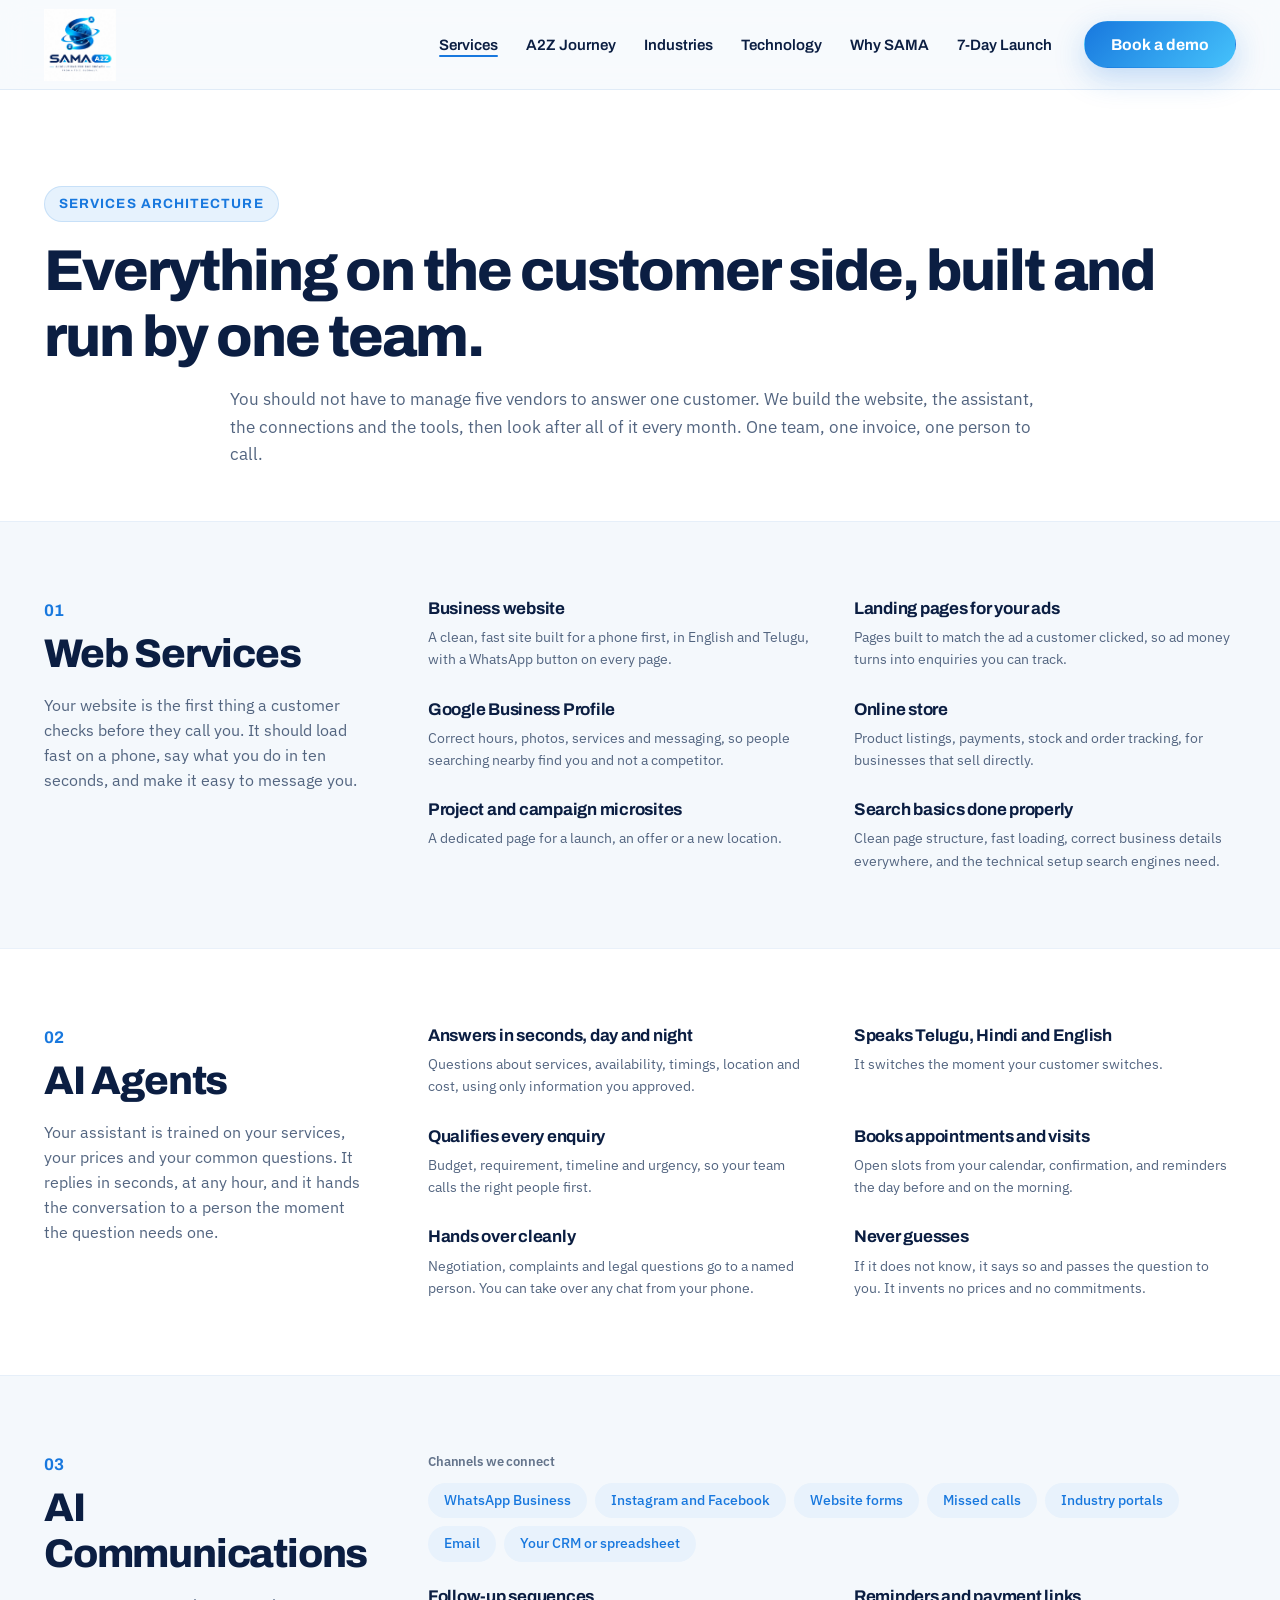
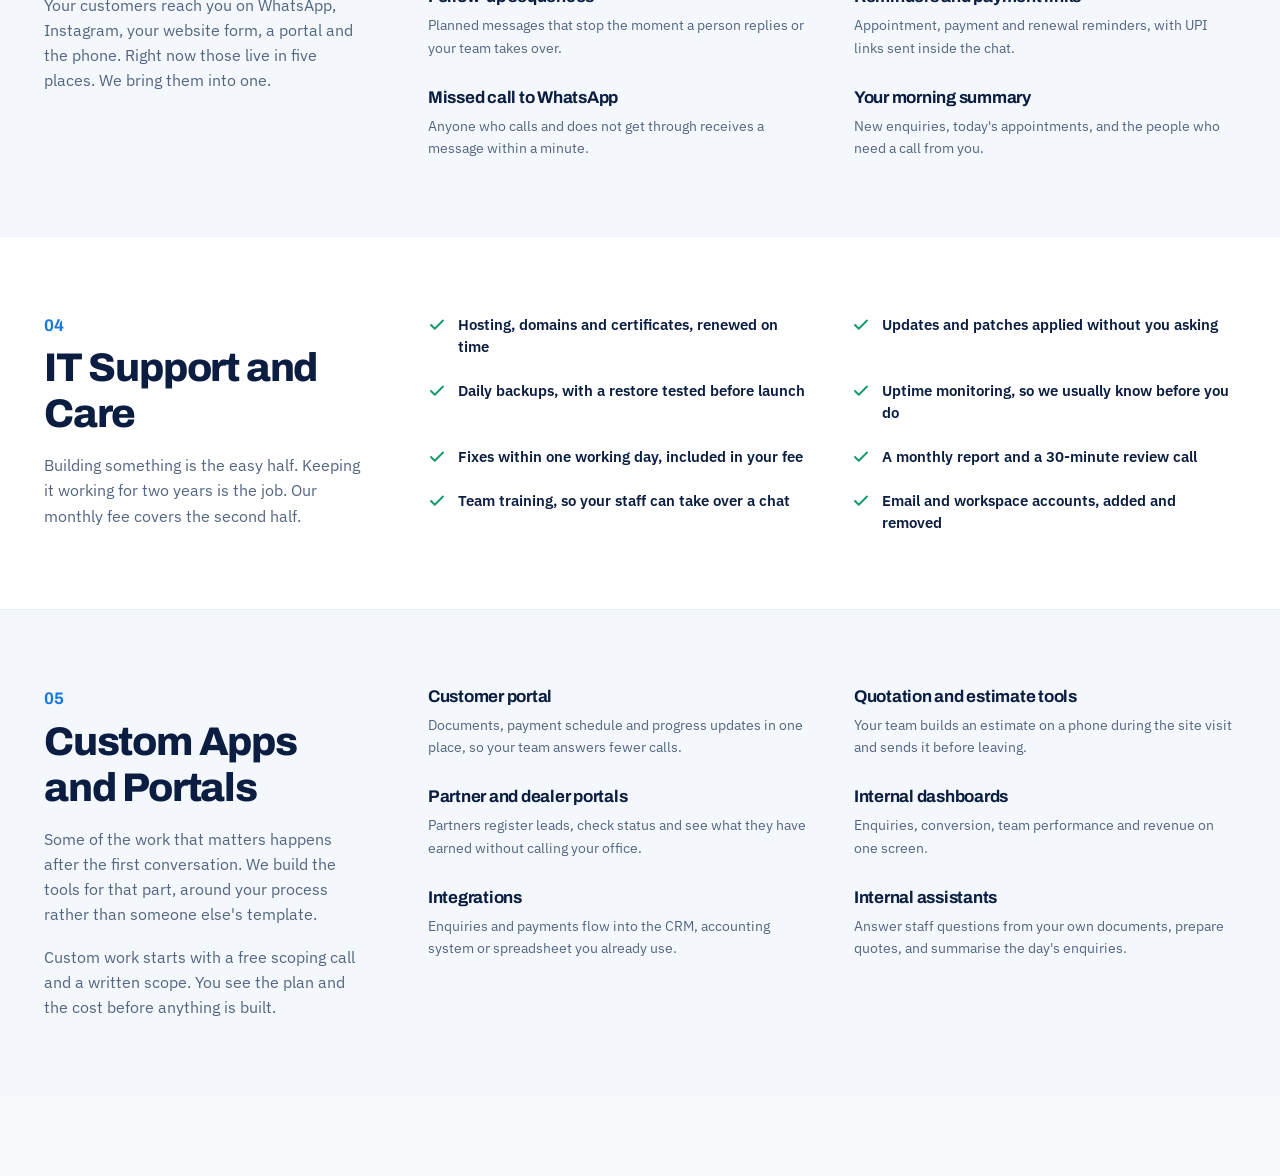
==== commit 3eab2daa: "changes done" ====
--- a/services.html
+++ b/services.html
@@ -20,10 +20,11 @@
       <nav class="main-nav">
         <ul class="nav-list">
           <li class="nav-item"><a href="services.html" class="active">Services</a></li>
-          <li class="nav-item"><a href="index.html#a2z-journey">Enquiry Desk</a></li>
+          <li class="nav-item"><a href="index.html#a2z-journey">A2Z Journey</a></li>
           <li class="nav-item"><a href="index.html#industries">Industries</a></li>
           <li class="nav-item"><a href="technology.html">Technology</a></li>
-          <li class="nav-item"><a href="index.html#difference">About</a></li>
+          <li class="nav-item"><a href="index.html#difference">Why SAMA</a></li>
+          <li class="nav-item"><a href="index.html#timeline">7-Day Launch</a></li>
         </ul>
         <div class="nav-actions">
           <button type="button" class="btn btn-primary" data-open-demo>Book a demo</button>
@@ -32,187 +33,248 @@
     </div>
   </header>
 
-  <main style="padding-top:40px; padding-bottom:80px;">
-    <div class="container">
-      <div class="section-header" style="max-width:860px; margin-bottom:48px;">
+  <main style="padding-top:0; padding-bottom:80px;">
+    <!-- Section Header -->
+    <div class="services-header-wrap">
+      <div class="container text-center">
         <div class="eyebrow">Services Architecture</div>
         <h1 style="font-size:clamp(2.4rem, 4.5vw, 3.6rem); margin-bottom:16px;">
           Everything on the customer side, built and run by one team.
         </h1>
-        <p style="font-size:1.2rem; line-height:1.6; color:var(--color-text-muted);">
+        <p class="section-desc" style="max-width:820px; margin-inline:auto;">
           You should not have to manage five vendors to answer one customer. We build the website, the assistant, the connections and the tools, then look after all of it every month. One team, one invoice, one person to call.
         </p>
       </div>
-
-      <!-- Service 01 -->
-      <section style="margin-bottom:56px;">
-        <div class="card-glass" style="border-left: 6px solid var(--color-signal-blue);">
-          <span class="service-num">01</span>
-          <h2 style="font-size:1.85rem; margin-bottom:12px;">Web Services</h2>
-          <p style="font-size:1.05rem; margin-bottom:24px; max-width:780px;">
-            Your website is the first thing a customer checks before they call you. It should load fast on a phone, say what you do in ten seconds, and make it easy to message you.
-          </p>
-          <div class="service-items-grid" style="grid-template-columns: repeat(3, 1fr);">
-            <div class="service-item-box">
-              <div class="service-item-heading">Business website</div>
-              <div class="service-item-text">A clean, fast site built for a phone first, in English and Telugu, with a WhatsApp button on every page.</div>
-            </div>
-            <div class="service-item-box">
-              <div class="service-item-heading">Landing pages for your ads</div>
-              <div class="service-item-text">Pages built to match the ad a customer clicked, so ad money turns into enquiries you can track.</div>
-            </div>
-            <div class="service-item-box">
-              <div class="service-item-heading">Google Business Profile</div>
-              <div class="service-item-text">Correct hours, photos, services and messaging, so people searching nearby find you and not a competitor.</div>
-            </div>
-            <div class="service-item-box">
-              <div class="service-item-heading">Online store</div>
-              <div class="service-item-text">Product listings, payments, stock and order tracking, for businesses that sell directly.</div>
-            </div>
-            <div class="service-item-box">
-              <div class="service-item-heading">Project and campaign microsites</div>
-              <div class="service-item-text">A dedicated page for a launch, an offer or a new location.</div>
-            </div>
-            <div class="service-item-box">
-              <div class="service-item-heading">Search basics done properly</div>
-              <div class="service-item-text">Clean page structure, fast loading, correct business details everywhere, and technical setup.</div>
-            </div>
-          </div>
-        </div>
-      </section>
-
-      <!-- Service 02 -->
-      <section style="margin-bottom:56px;">
-        <div class="card-glass" style="border-left: 6px solid var(--color-sky);">
-          <span class="service-num">02</span>
-          <h2 style="font-size:1.85rem; margin-bottom:12px;">AI Agents</h2>
-          <p style="font-size:1.05rem; margin-bottom:24px; max-width:780px;">
-            Your assistant is trained on your services, your prices and your common questions. It replies in seconds, at any hour, and it hands the conversation to a person the moment the question needs one.
-          </p>
-          <div class="service-items-grid" style="grid-template-columns: repeat(3, 1fr);">
-            <div class="service-item-box">
-              <div class="service-item-heading">Answers in seconds, day and night</div>
-              <div class="service-item-text">Questions about services, availability, timings, location and cost, using only information you approved.</div>
-            </div>
-            <div class="service-item-box">
-              <div class="service-item-heading">Speaks Telugu, Hindi and English</div>
-              <div class="service-item-text">It switches the moment your customer switches.</div>
-            </div>
-            <div class="service-item-box">
-              <div class="service-item-heading">Qualifies every enquiry</div>
-              <div class="service-item-text">Budget, requirement, timeline and urgency, so your team calls the right people first.</div>
-            </div>
-            <div class="service-item-box">
-              <div class="service-item-heading">Books appointments and visits</div>
-              <div class="service-item-text">Open slots from your calendar, confirmation, and reminders the day before and on the morning.</div>
-            </div>
-            <div class="service-item-box">
-              <div class="service-item-heading">Hands over cleanly</div>
-              <div class="service-item-text">Negotiation, complaints and legal questions go to a named person. You can take over any chat from your phone.</div>
-            </div>
-            <div class="service-item-box">
-              <div class="service-item-heading">Never guesses</div>
-              <div class="service-item-text">If it does not know, it says so and passes the question to you. It invents no prices and no commitments.</div>
-            </div>
-          </div>
-        </div>
-      </section>
-
-      <!-- Service 03 -->
-      <section style="margin-bottom:56px;">
-        <div class="card-glass" style="border-left: 6px solid var(--color-midnight);">
-          <span class="service-num">03</span>
-          <h2 style="font-size:1.85rem; margin-bottom:12px;">AI Communications</h2>
-          <p style="font-size:1.05rem; margin-bottom:24px; max-width:780px;">
-            Your customers reach you on WhatsApp, Instagram, your website form, a portal and the phone. Right now those live in five places. We bring them into one.
-          </p>
-          <div style="display:flex; flex-wrap:wrap; gap:8px; margin-bottom:24px;">
-            <span class="a2z-tag">WhatsApp Business</span>
-            <span class="a2z-tag">Instagram and Facebook</span>
-            <span class="a2z-tag">Website forms</span>
-            <span class="a2z-tag">Missed calls</span>
-            <span class="a2z-tag">Industry portals</span>
-            <span class="a2z-tag">Email</span>
-            <span class="a2z-tag">Your CRM or spreadsheet</span>
-          </div>
-          <div class="service-items-grid" style="grid-template-columns: repeat(2, 1fr);">
-            <div class="service-item-box">
-              <div class="service-item-heading">Follow-up sequences</div>
-              <div class="service-item-text">Planned messages that stop the moment a person replies or your team takes over.</div>
-            </div>
-            <div class="service-item-box">
-              <div class="service-item-heading">Reminders and payment links</div>
-              <div class="service-item-text">Appointment, payment and renewal reminders, with UPI links sent inside the chat.</div>
-            </div>
-            <div class="service-item-box">
-              <div class="service-item-heading">Missed call to WhatsApp</div>
-              <div class="service-item-text">Anyone who calls and does not get through receives a message within a minute.</div>
-            </div>
-            <div class="service-item-box">
-              <div class="service-item-heading">Your morning summary</div>
-              <div class="service-item-text">New enquiries, today's appointments, and the people who need a call from you.</div>
-            </div>
-          </div>
-        </div>
-      </section>
-
-      <!-- Service 04 -->
-      <section style="margin-bottom:56px;">
-        <div class="card-glass" style="border-left: 6px solid var(--color-confirm-green);">
-          <span class="service-num">04</span>
-          <h2 style="font-size:1.85rem; margin-bottom:12px;">IT Support and Care</h2>
-          <p style="font-size:1.05rem; margin-bottom:24px; max-width:780px;">
-            Building something is the easy half. Keeping it working for two years is the job. Our monthly fee covers the second half.
-          </p>
-          <div class="checklist-grid" style="grid-template-columns: repeat(2, 1fr); gap:16px;">
-            <div class="checklist-item"><svg width="20" height="20" viewBox="0 0 24 24" fill="none" stroke="currentColor" stroke-width="2.5"><polyline points="20 6 9 17 4 12"></polyline></svg><span>Hosting, domains and certificates, renewed on time</span></div>
-            <div class="checklist-item"><svg width="20" height="20" viewBox="0 0 24 24" fill="none" stroke="currentColor" stroke-width="2.5"><polyline points="20 6 9 17 4 12"></polyline></svg><span>Updates and patches applied without you asking</span></div>
-            <div class="checklist-item"><svg width="20" height="20" viewBox="0 0 24 24" fill="none" stroke="currentColor" stroke-width="2.5"><polyline points="20 6 9 17 4 12"></polyline></svg><span>Daily backups, with a restore tested before launch</span></div>
-            <div class="checklist-item"><svg width="20" height="20" viewBox="0 0 24 24" fill="none" stroke="currentColor" stroke-width="2.5"><polyline points="20 6 9 17 4 12"></polyline></svg><span>Uptime monitoring, so we usually know before you do</span></div>
-            <div class="checklist-item"><svg width="20" height="20" viewBox="0 0 24 24" fill="none" stroke="currentColor" stroke-width="2.5"><polyline points="20 6 9 17 4 12"></polyline></svg><span>Fixes within one working day, included in your fee</span></div>
-            <div class="checklist-item"><svg width="20" height="20" viewBox="0 0 24 24" fill="none" stroke="currentColor" stroke-width="2.5"><polyline points="20 6 9 17 4 12"></polyline></svg><span>A monthly report and a 30-minute review call</span></div>
-            <div class="checklist-item"><svg width="20" height="20" viewBox="0 0 24 24" fill="none" stroke="currentColor" stroke-width="2.5"><polyline points="20 6 9 17 4 12"></polyline></svg><span>Team training, so your staff can take over a chat</span></div>
-            <div class="checklist-item"><svg width="20" height="20" viewBox="0 0 24 24" fill="none" stroke="currentColor" stroke-width="2.5"><polyline points="20 6 9 17 4 12"></polyline></svg><span>Email and workspace accounts, added and removed</span></div>
-          </div>
-        </div>
-      </section>
-
-      <!-- Service 05 -->
-      <section style="margin-bottom:56px;">
-        <div class="card-glass">
-          <span class="service-num">05</span>
-          <h2 style="font-size:1.85rem; margin-bottom:12px;">Custom Apps and Portals</h2>
-          <p style="font-size:1.05rem; margin-bottom:24px; max-width:780px;">
-            Some of the work that matters happens after the first conversation. We build the tools for that part, around your process rather than someone else's template. Custom work starts with a free scoping call and a written scope. You see the plan and the cost before anything is built.
-          </p>
-          <div class="service-items-grid" style="grid-template-columns: repeat(3, 1fr);">
-            <div class="service-item-box">
-              <div class="service-item-heading">Customer portal</div>
-              <div class="service-item-text">Documents, payment schedule and progress updates in one place, so your team answers fewer calls.</div>
-            </div>
-            <div class="service-item-box">
-              <div class="service-item-heading">Quotation and estimate tools</div>
-              <div class="service-item-text">Your team builds an estimate on a phone during the site visit and sends it before leaving.</div>
-            </div>
-            <div class="service-item-box">
-              <div class="service-item-heading">Partner and dealer portals</div>
-              <div class="service-item-text">Partners register leads, check status and see what they have earned without calling your office.</div>
-            </div>
-            <div class="service-item-box">
-              <div class="service-item-heading">Internal dashboards</div>
-              <div class="service-item-text">Enquiries, conversion, team performance and revenue on one screen.</div>
-            </div>
-            <div class="service-item-box">
-              <div class="service-item-heading">Integrations</div>
-              <div class="service-item-text">Enquiries and payments flow into the CRM, accounting system or spreadsheet you already use.</div>
-            </div>
-            <div class="service-item-box">
-              <div class="service-item-heading">Internal assistants</div>
-              <div class="service-item-text">Answer staff questions from your own documents, prepare quotes, and summarise the day's enquiries.</div>
-            </div>
-          </div>
-        </div>
-      </section>
+    </div>
+
+    <!-- Service 01: Web Services -->
+    <div class="service-row bg-tint">
+      <div class="container">
+        <div class="service-row-layout">
+          <div class="service-lead-col">
+            <span class="service-badge-num">01</span>
+            <h2 class="service-lead-title">Web Services</h2>
+            <p class="service-lead-desc">
+              Your website is the first thing a customer checks before they call you. It should load fast on a phone, say what you do in ten seconds, and make it easy to message you.
+            </p>
+          </div>
+          <div class="service-features-col">
+            <div class="service-features-grid">
+              <div class="feature-item">
+                <h3 class="feature-title">Business website</h3>
+                <p class="feature-desc">A clean, fast site built for a phone first, in English and Telugu, with a WhatsApp button on every page.</p>
+              </div>
+              <div class="feature-item">
+                <h3 class="feature-title">Landing pages for your ads</h3>
+                <p class="feature-desc">Pages built to match the ad a customer clicked, so ad money turns into enquiries you can track.</p>
+              </div>
+              <div class="feature-item">
+                <h3 class="feature-title">Google Business Profile</h3>
+                <p class="feature-desc">Correct hours, photos, services and messaging, so people searching nearby find you and not a competitor.</p>
+              </div>
+              <div class="feature-item">
+                <h3 class="feature-title">Online store</h3>
+                <p class="feature-desc">Product listings, payments, stock and order tracking, for businesses that sell directly.</p>
+              </div>
+              <div class="feature-item">
+                <h3 class="feature-title">Project and campaign microsites</h3>
+                <p class="feature-desc">A dedicated page for a launch, an offer or a new location.</p>
+              </div>
+              <div class="feature-item">
+                <h3 class="feature-title">Search basics done properly</h3>
+                <p class="feature-desc">Clean page structure, fast loading, correct business details everywhere, and the technical setup search engines need.</p>
+              </div>
+            </div>
+          </div>
+        </div>
+      </div>
+    </div>
+
+    <!-- Service 02: AI Agents -->
+    <div class="service-row bg-white">
+      <div class="container">
+        <div class="service-row-layout">
+          <div class="service-lead-col">
+            <span class="service-badge-num">02</span>
+            <h2 class="service-lead-title">AI Agents</h2>
+            <p class="service-lead-desc">
+              Your assistant is trained on your services, your prices and your common questions. It replies in seconds, at any hour, and it hands the conversation to a person the moment the question needs one.
+            </p>
+          </div>
+          <div class="service-features-col">
+            <div class="service-features-grid">
+              <div class="feature-item">
+                <h3 class="feature-title">Answers in seconds, day and night</h3>
+                <p class="feature-desc">Questions about services, availability, timings, location and cost, using only information you approved.</p>
+              </div>
+              <div class="feature-item">
+                <h3 class="feature-title">Speaks Telugu, Hindi and English</h3>
+                <p class="feature-desc">It switches the moment your customer switches.</p>
+              </div>
+              <div class="feature-item">
+                <h3 class="feature-title">Qualifies every enquiry</h3>
+                <p class="feature-desc">Budget, requirement, timeline and urgency, so your team calls the right people first.</p>
+              </div>
+              <div class="feature-item">
+                <h3 class="feature-title">Books appointments and visits</h3>
+                <p class="feature-desc">Open slots from your calendar, confirmation, and reminders the day before and on the morning.</p>
+              </div>
+              <div class="feature-item">
+                <h3 class="feature-title">Hands over cleanly</h3>
+                <p class="feature-desc">Negotiation, complaints and legal questions go to a named person. You can take over any chat from your phone.</p>
+              </div>
+              <div class="feature-item">
+                <h3 class="feature-title">Never guesses</h3>
+                <p class="feature-desc">If it does not know, it says so and passes the question to you. It invents no prices and no commitments.</p>
+              </div>
+            </div>
+          </div>
+        </div>
+      </div>
+    </div>
+
+    <!-- Service 03: AI Communications -->
+    <div class="service-row bg-tint">
+      <div class="container">
+        <div class="service-row-layout">
+          <div class="service-lead-col">
+            <span class="service-badge-num">03</span>
+            <h2 class="service-lead-title">AI Communications</h2>
+            <p class="service-lead-desc">
+              Your customers reach you on WhatsApp, Instagram, your website form, a portal and the phone. Right now those live in five places. We bring them into one.
+            </p>
+          </div>
+          <div class="service-features-col">
+            <div class="channels-wrap">
+              <div class="channels-label">Channels we connect</div>
+              <div class="channels-chips">
+                <span class="channel-chip">WhatsApp Business</span>
+                <span class="channel-chip">Instagram and Facebook</span>
+                <span class="channel-chip">Website forms</span>
+                <span class="channel-chip">Missed calls</span>
+                <span class="channel-chip">Industry portals</span>
+                <span class="channel-chip">Email</span>
+                <span class="channel-chip">Your CRM or spreadsheet</span>
+              </div>
+            </div>
+            <div class="service-features-grid" style="margin-top: 24px;">
+              <div class="feature-item">
+                <h3 class="feature-title">Follow-up sequences</h3>
+                <p class="feature-desc">Planned messages that stop the moment a person replies or your team takes over.</p>
+              </div>
+              <div class="feature-item">
+                <h3 class="feature-title">Reminders and payment links</h3>
+                <p class="feature-desc">Appointment, payment and renewal reminders, with UPI links sent inside the chat.</p>
+              </div>
+              <div class="feature-item">
+                <h3 class="feature-title">Missed call to WhatsApp</h3>
+                <p class="feature-desc">Anyone who calls and does not get through receives a message within a minute.</p>
+              </div>
+              <div class="feature-item">
+                <h3 class="feature-title">Your morning summary</h3>
+                <p class="feature-desc">New enquiries, today's appointments, and the people who need a call from you.</p>
+              </div>
+            </div>
+          </div>
+        </div>
+      </div>
+    </div>
+
+    <!-- Service 04: IT Support and Care -->
+    <div class="service-row bg-white">
+      <div class="container">
+        <div class="service-row-layout">
+          <div class="service-lead-col">
+            <span class="service-badge-num">04</span>
+            <h2 class="service-lead-title">IT Support and Care</h2>
+            <p class="service-lead-desc">
+              Building something is the easy half. Keeping it working for two years is the job. Our monthly fee covers the second half.
+            </p>
+          </div>
+          <div class="service-features-col">
+            <div class="service-checklist-grid">
+              <div class="service-check-item">
+                <svg class="check-svg" width="18" height="18" viewBox="0 0 24 24" fill="none" stroke="#149A6A" stroke-width="2.5" stroke-linecap="round" stroke-linejoin="round"><polyline points="20 6 9 17 4 12"></polyline></svg>
+                <span class="check-label">Hosting, domains and certificates, renewed on time</span>
+              </div>
+              <div class="service-check-item">
+                <svg class="check-svg" width="18" height="18" viewBox="0 0 24 24" fill="none" stroke="#149A6A" stroke-width="2.5" stroke-linecap="round" stroke-linejoin="round"><polyline points="20 6 9 17 4 12"></polyline></svg>
+                <span class="check-label">Updates and patches applied without you asking</span>
+              </div>
+              <div class="service-check-item">
+                <svg class="check-svg" width="18" height="18" viewBox="0 0 24 24" fill="none" stroke="#149A6A" stroke-width="2.5" stroke-linecap="round" stroke-linejoin="round"><polyline points="20 6 9 17 4 12"></polyline></svg>
+                <span class="check-label">Daily backups, with a restore tested before launch</span>
+              </div>
+              <div class="service-check-item">
+                <svg class="check-svg" width="18" height="18" viewBox="0 0 24 24" fill="none" stroke="#149A6A" stroke-width="2.5" stroke-linecap="round" stroke-linejoin="round"><polyline points="20 6 9 17 4 12"></polyline></svg>
+                <span class="check-label">Uptime monitoring, so we usually know before you do</span>
+              </div>
+              <div class="service-check-item">
+                <svg class="check-svg" width="18" height="18" viewBox="0 0 24 24" fill="none" stroke="#149A6A" stroke-width="2.5" stroke-linecap="round" stroke-linejoin="round"><polyline points="20 6 9 17 4 12"></polyline></svg>
+                <span class="check-label">Fixes within one working day, included in your fee</span>
+              </div>
+              <div class="service-check-item">
+                <svg class="check-svg" width="18" height="18" viewBox="0 0 24 24" fill="none" stroke="#149A6A" stroke-width="2.5" stroke-linecap="round" stroke-linejoin="round"><polyline points="20 6 9 17 4 12"></polyline></svg>
+                <span class="check-label">A monthly report and a 30-minute review call</span>
+              </div>
+              <div class="service-check-item">
+                <svg class="check-svg" width="18" height="18" viewBox="0 0 24 24" fill="none" stroke="#149A6A" stroke-width="2.5" stroke-linecap="round" stroke-linejoin="round"><polyline points="20 6 9 17 4 12"></polyline></svg>
+                <span class="check-label">Team training, so your staff can take over a chat</span>
+              </div>
+              <div class="service-check-item">
+                <svg class="check-svg" width="18" height="18" viewBox="0 0 24 24" fill="none" stroke="#149A6A" stroke-width="2.5" stroke-linecap="round" stroke-linejoin="round"><polyline points="20 6 9 17 4 12"></polyline></svg>
+                <span class="check-label">Email and workspace accounts, added and removed</span>
+              </div>
+            </div>
+          </div>
+        </div>
+      </div>
+    </div>
+
+    <!-- Service 05: Custom Apps and Portals -->
+    <div class="service-row bg-tint">
+      <div class="container">
+        <div class="service-row-layout">
+          <div class="service-lead-col">
+            <span class="service-badge-num">05</span>
+            <h2 class="service-lead-title">Custom Apps and Portals</h2>
+            <p class="service-lead-desc">
+              Some of the work that matters happens after the first conversation. We build the tools for that part, around your process rather than someone else's template.
+            </p>
+            <p class="service-lead-desc" style="margin-top: 18px;">
+              Custom work starts with a free scoping call and a written scope. You see the plan and the cost before anything is built.
+            </p>
+          </div>
+          <div class="service-features-col">
+            <div class="service-features-grid">
+              <div class="feature-item">
+                <h3 class="feature-title">Customer portal</h3>
+                <p class="feature-desc">Documents, payment schedule and progress updates in one place, so your team answers fewer calls.</p>
+              </div>
+              <div class="feature-item">
+                <h3 class="feature-title">Quotation and estimate tools</h3>
+                <p class="feature-desc">Your team builds an estimate on a phone during the site visit and sends it before leaving.</p>
+              </div>
+              <div class="feature-item">
+                <h3 class="feature-title">Partner and dealer portals</h3>
+                <p class="feature-desc">Partners register leads, check status and see what they have earned without calling your office.</p>
+              </div>
+              <div class="feature-item">
+                <h3 class="feature-title">Internal dashboards</h3>
+                <p class="feature-desc">Enquiries, conversion, team performance and revenue on one screen.</p>
+              </div>
+              <div class="feature-item">
+                <h3 class="feature-title">Integrations</h3>
+                <p class="feature-desc">Enquiries and payments flow into the CRM, accounting system or spreadsheet you already use.</p>
+              </div>
+              <div class="feature-item">
+                <h3 class="feature-title">Internal assistants</h3>
+                <p class="feature-desc">Answer staff questions from your own documents, prepare quotes, and summarise the day's enquiries.</p>
+              </div>
+            </div>
+          </div>
+        </div>
+      </div>
     </div>
   </main>
 
--- a/css/main.css
+++ b/css/main.css
@@ -153,9 +153,10 @@
   padding-inline: 24px;
 }
 
-.section {
+.section, section[id] {
   padding-block: clamp(64px, 8vw, 112px);
   position: relative;
+  scroll-margin-top: calc(var(--header-height) + 16px);
 }
 
 .section-dark {
--- a/css/components.css
+++ b/css/components.css
@@ -39,8 +39,8 @@
 
 .hero-grid {
   display: grid;
-  grid-template-columns: 1.15fr 1fr;
-  gap: clamp(32px, 5vw, 64px);
+  grid-template-columns: 1fr 1.28fr;
+  gap: clamp(28px, 4vw, 56px);
   align-items: center;
   position: relative;
   z-index: 1;
@@ -52,360 +52,265 @@
   align-items: flex-start;
 }
 
+.hero-eyebrow {
+  font-family: var(--font-heading);
+  font-size: 0.95rem;
+  font-weight: 600;
+  color: #64748B;
+  margin-bottom: 16px;
+  letter-spacing: -0.01em;
+}
+
 .hero-title {
-  margin-bottom: 20px;
+  font-size: clamp(2.5rem, 5vw, 4.2rem);
+  font-weight: 800;
+  line-height: 1.1;
+  letter-spacing: -0.035em;
   color: var(--color-midnight);
-}
-
-.hero-title .highlight-blue {
-  color: var(--color-signal-blue);
-  background: linear-gradient(135deg, #1878DE 0%, #45C2FB 100%);
-  -webkit-background-clip: text;
-  -webkit-text-fill-color: transparent;
-}
-
-.hero-subhead {
-  font-size: clamp(1.15rem, 1.8vw, 1.35rem);
+  margin-bottom: 24px;
+}
+
+.hero-desc {
+  font-size: 1.15rem;
+  color: #536580;
+  line-height: 1.65;
+  margin-bottom: 32px;
+  max-width: 540px;
+}
+
+.btn-whatsapp-outline {
+  background: #FFFFFF;
+  color: #149A6A;
+  border: 1.5px solid #149A6A;
+  box-shadow: 0 2px 8px rgba(20, 154, 106, 0.08);
+  display: inline-flex;
+  align-items: center;
+  gap: 8px;
+  padding: 14px 24px;
+  border-radius: var(--radius-pill);
+  font-family: var(--font-heading);
+  font-size: 0.98rem;
+  font-weight: 700;
+  cursor: pointer;
+  transition: var(--transition-base);
+}
+
+.btn-whatsapp-outline:hover {
+  background: #F0FAF5;
+  border-color: #0E7B53;
+  color: #0E7B53;
+  transform: translateY(-2px);
+}
+
+.hero-guarantee-plain {
+  font-size: 0.88rem;
+  color: #64748B;
+  margin-top: 20px;
+  font-weight: 500;
+}
+
+/* --------------------------------------------------------------------------
+   SAMA A2Z HERO SHOWCASE (PHONE MOCKUP + WHAT YOUR BUSINESS SEES)
+   Exact match to brand design specification
+   -------------------------------------------------------------------------- */
+.sama-hero-showcase {
+  display: grid;
+  grid-template-columns: 350px 1fr;
+  gap: 32px;
+  align-items: center;
+  position: relative;
+  width: 100%;
+}
+
+/* Phone Device Frame */
+.sama-phone-device {
+  background: #FFFFFF;
+  border-radius: 28px;
+  border: 1.5px solid #E2EDF8;
+  box-shadow: 0 20px 48px -12px rgba(11, 30, 66, 0.1);
+  overflow: hidden;
+  width: 100%;
+  max-width: 350px;
+  display: flex;
+  flex-direction: column;
+  transition: transform var(--transition-base), box-shadow var(--transition-base);
+}
+
+.sama-phone-device:hover {
+  transform: translateY(-2px);
+  box-shadow: 0 26px 56px -10px rgba(11, 30, 66, 0.14);
+}
+
+/* Phone Header */
+.sama-phone-header {
+  background: #0B1E42;
+  padding: 16px 20px 18px;
+  color: #FFFFFF;
+}
+
+.sama-phone-title {
+  font-family: var(--font-heading);
+  font-size: 1.05rem;
+  font-weight: 700;
+  color: #FFFFFF;
+  letter-spacing: -0.015em;
+  line-height: 1.2;
+}
+
+.sama-phone-subtitle {
+  color: #45C2FB;
+  font-size: 0.82rem;
+  font-weight: 500;
+  margin-top: 3px;
+  letter-spacing: 0.01em;
+}
+
+/* Phone Chat Area */
+.sama-phone-chat {
+  padding: 18px 16px 20px;
+  background: #FFFFFF;
+  display: flex;
+  flex-direction: column;
+  gap: 12px;
+}
+
+/* Speech Bubbles */
+.sama-bubble {
+  border-radius: 16px;
+  padding: 12px 14px;
+  width: 92%;
+  line-height: 1.35;
+  box-sizing: border-box;
+}
+
+/* Customer Incoming Bubble */
+.sama-bubble.bubble-customer {
+  align-self: flex-start;
+  background: #EEF3F8;
+  color: #0B1E42;
+}
+
+.sama-bubble.bubble-customer .bubble-primary {
+  font-family: var(--font-body);
+  font-size: 0.94rem;
+  font-weight: 500;
+  color: #0B1E42;
+  line-height: 1.45;
+}
+
+.sama-bubble.bubble-customer .bubble-timestamp {
+  font-size: 0.72rem;
+  color: #8E9FAA;
+  margin-top: 6px;
+}
+
+/* AI Assistant Outgoing Bubble */
+.sama-bubble.bubble-ai {
+  align-self: flex-start;
+  background: #1878DE;
+  color: #FFFFFF;
+}
+
+.sama-bubble.bubble-ai .bubble-primary {
+  font-family: var(--font-body);
+  font-size: 0.94rem;
+  font-weight: 500;
+  color: #FFFFFF;
+  line-height: 1.45;
+}
+
+.sama-bubble.bubble-ai .bubble-timestamp {
+  font-size: 0.72rem;
+  color: rgba(255, 255, 255, 0.75);
+  margin-top: 6px;
+}
+
+/* Booking Confirmed Pill */
+.sama-booking-confirmed {
+  background: #EBF8F2;
+  border: 1.5px solid #149A6A;
+  border-radius: 12px;
+  padding: 10px 14px;
+  display: flex;
+  align-items: center;
+  gap: 8px;
+  color: #149A6A;
+  font-weight: 700;
+  font-size: 0.86rem;
+  margin-top: 2px;
+  width: 92%;
+  box-sizing: border-box;
+}
+
+/* Right Side: What Your Business Sees */
+.sama-business-feed {
+  display: flex;
+  flex-direction: column;
+  justify-content: center;
+  padding-left: 6px;
+}
+
+.business-feed-heading {
+  font-family: var(--font-heading);
+  font-size: 0.95rem;
   font-weight: 600;
-  color: var(--color-midnight);
-  margin-bottom: 12px;
+  color: #536580;
+  margin-bottom: 22px;
+  letter-spacing: -0.01em;
+}
+
+.business-feed-list {
+  display: flex;
+  flex-direction: column;
+  gap: 20px;
+}
+
+.business-feed-item {
+  display: flex;
+  align-items: flex-start;
+  gap: 14px;
+}
+
+.feed-indicator {
+  width: 10px;
+  height: 10px;
+  border-radius: 50%;
+  margin-top: 5px;
+  flex-shrink: 0;
+}
+
+.feed-indicator.dot-sky {
+  background: #38B6FF;
+  box-shadow: 0 0 0 3px rgba(56, 182, 255, 0.2);
+}
+
+.feed-indicator.dot-green {
+  background: #149A6A;
+  box-shadow: 0 0 0 3px rgba(20, 154, 106, 0.2);
+}
+
+.feed-indicator.dot-slate {
+  background: #B0BCCB;
+}
+
+.feed-text-block {
+  display: flex;
+  flex-direction: column;
+}
+
+.feed-step-title {
+  font-family: var(--font-heading);
+  font-size: 0.98rem;
+  font-weight: 700;
+  color: #0B1E42;
+  line-height: 1.25;
+}
+
+.feed-step-desc {
+  font-size: 0.84rem;
+  color: #62748C;
+  margin-top: 3px;
   line-height: 1.4;
-}
-
-.hero-desc {
-  font-size: 1.12rem;
-  color: var(--color-text-muted);
-  margin-bottom: 28px;
-  max-width: 580px;
-  line-height: 1.65;
-}
-
-.hero-guarantee {
-  margin-top: 22px;
-  display: inline-flex;
-  align-items: center;
-  gap: 10px;
-  font-size: 0.88rem;
-  font-weight: 600;
-  color: var(--color-text-muted);
-  background: rgba(255, 255, 255, 0.75);
-  border: 1px solid var(--color-border-subtle);
-  padding: 8px 16px;
-  border-radius: var(--radius-pill);
-}
-
-.hero-guarantee .dot {
-  width: 8px;
-  height: 8px;
-  border-radius: 50%;
-  background-color: var(--color-confirm-green);
-  box-shadow: 0 0 0 3px rgba(20, 154, 106, 0.2);
-}
-
-/* --------------------------------------------------------------------------
-   DUAL DEMO CONTAINER: WHATSAPP CHAT + BUSINESS HUD
-   -------------------------------------------------------------------------- */
-.demo-stage {
-  display: flex;
-  flex-direction: column;
-  gap: 16px;
-  background: #FFFFFF;
-  border: 1px solid var(--color-border-card);
-  border-radius: var(--radius-xl);
-  padding: 20px;
-  box-shadow: var(--shadow-xl);
-  position: relative;
-}
-
-.demo-stage-header {
-  display: flex;
-  align-items: center;
-  justify-content: space-between;
-  border-bottom: 1px solid var(--color-border-subtle);
-  padding-bottom: 12px;
-}
-
-.demo-tabs {
-  display: flex;
-  gap: 8px;
-}
-
-.demo-tab-btn {
-  background: none;
-  border: none;
-  padding: 6px 12px;
-  border-radius: var(--radius-pill);
-  font-size: 0.8rem;
-  font-weight: 700;
-  color: var(--color-text-muted);
-  cursor: pointer;
-  transition: var(--transition-fast);
-}
-
-.demo-tab-btn.active {
-  background: var(--color-ice);
-  color: var(--color-signal-blue);
-}
-
-.demo-stage-body {
-  display: grid;
-  grid-template-columns: 1fr 1fr;
-  gap: 16px;
-}
-
-/* Phone / WhatsApp Mockup */
-.chat-device {
-  background: #EFEAE2;
-  background-image: radial-gradient(#d6cdc4 0.75px, transparent 0.75px);
-  background-size: 16px 16px;
-  border-radius: var(--radius-md);
-  overflow: hidden;
-  border: 1px solid #D1D7DB;
-  display: flex;
-  flex-direction: column;
-  height: 420px;
-  box-shadow: inset 0 2px 6px rgba(0, 0, 0, 0.04);
-}
-
-.chat-device-top {
-  background: #008069;
-  color: #FFFFFF;
-  padding: 10px 12px;
-  display: flex;
-  align-items: center;
-  justify-content: space-between;
-}
-
-.chat-device-profile {
-  display: flex;
-  align-items: center;
-  gap: 10px;
-}
-
-.chat-avatar {
-  width: 34px;
-  height: 34px;
-  border-radius: 50%;
-  background: #FFFFFF;
-  display: flex;
-  align-items: center;
-  justify-content: center;
-  color: #008069;
-  font-weight: 700;
-  font-size: 0.85rem;
-}
-
-.chat-name {
-  font-weight: 700;
-  font-size: 0.88rem;
-  line-height: 1.2;
-}
-
-.chat-status {
-  font-size: 0.72rem;
-  color: #D1F4EC;
-  display: flex;
-  align-items: center;
-  gap: 4px;
-}
-
-.chat-status-dot {
-  width: 6px;
-  height: 6px;
-  border-radius: 50%;
-  background: #25D366;
-}
-
-.chat-messages {
-  flex: 1;
-  padding: 12px;
-  overflow-y: auto;
-  display: flex;
-  flex-direction: column;
-  gap: 10px;
-}
-
-.chat-bubble {
-  max-width: 88%;
-  padding: 8px 12px;
-  border-radius: 8px;
-  font-size: 0.84rem;
-  line-height: 1.35;
-  position: relative;
-  box-shadow: 0 1px 2px rgba(0, 0, 0, 0.1);
-  animation: bubblePop 0.3s ease forwards;
-}
-
-.chat-bubble.customer {
-  align-self: flex-start;
-  background: #FFFFFF;
-  color: #111B21;
-  border-top-left-radius: 0;
-}
-
-.chat-bubble.ai {
-  align-self: flex-end;
-  background: #D9FDD3;
-  color: #111B21;
-  border-top-right-radius: 0;
-}
-
-.chat-bubble .telugu-text {
-  font-family: var(--font-telugu);
-  font-size: 0.88rem;
-  font-weight: 500;
-  color: #111B21;
-  margin-bottom: 2px;
-}
-
-.chat-bubble .sub-text {
-  font-size: 0.75rem;
-  color: #54656F;
-}
-
-.chat-bubble .meta {
-  font-size: 0.65rem;
-  color: #667781;
-  text-align: right;
-  margin-top: 4px;
-  display: flex;
-  align-items: center;
-  justify-content: flex-end;
-  gap: 3px;
-}
-
-.chat-bubble-card {
-  align-self: flex-end;
-  background: #FFFFFF;
-  border-left: 4px solid var(--color-confirm-green);
-  border-radius: 8px;
-  padding: 10px;
-  font-size: 0.8rem;
-  box-shadow: 0 2px 6px rgba(0, 0, 0, 0.08);
-}
-
-.chat-card-title {
-  font-weight: 700;
-  color: var(--color-confirm-green);
-  display: flex;
-  align-items: center;
-  gap: 6px;
-  margin-bottom: 2px;
-}
-
-/* Business HUD (What your business sees) */
-.business-hud {
-  background: var(--color-midnight);
-  border-radius: var(--radius-md);
-  padding: 16px;
-  color: #FFFFFF;
-  display: flex;
-  flex-direction: column;
-  justify-content: space-between;
-}
-
-.business-hud-header {
-  border-bottom: 1px solid rgba(255, 255, 255, 0.12);
-  padding-bottom: 10px;
-  margin-bottom: 12px;
-}
-
-.business-hud-title {
-  font-size: 0.86rem;
-  font-weight: 700;
-  color: var(--color-sky);
-  text-transform: uppercase;
-  letter-spacing: 0.05em;
-  display: flex;
-  align-items: center;
-  gap: 8px;
-}
-
-.hud-step-list {
-  display: flex;
-  flex-direction: column;
-  gap: 12px;
-}
-
-.hud-step-item {
-  display: flex;
-  align-items: flex-start;
-  gap: 10px;
-  font-size: 0.82rem;
-  padding: 8px 10px;
-  border-radius: 8px;
-  background: rgba(255, 255, 255, 0.04);
-  border: 1px solid rgba(255, 255, 255, 0.06);
-  transition: var(--transition-fast);
-}
-
-.hud-step-item.active {
-  background: rgba(24, 120, 222, 0.2);
-  border-color: var(--color-sky);
-}
-
-.hud-step-icon {
-  width: 20px;
-  height: 20px;
-  border-radius: 50%;
-  background: rgba(69, 194, 251, 0.2);
-  color: var(--color-sky);
-  display: flex;
-  align-items: center;
-  justify-content: center;
-  font-size: 0.72rem;
-  font-weight: 700;
-  flex-shrink: 0;
-  margin-top: 2px;
-}
-
-.hud-step-item.completed .hud-step-icon {
-  background: var(--color-confirm-green);
-  color: #FFFFFF;
-}
-
-.hud-step-content {
-  flex: 1;
-}
-
-.hud-step-name {
-  font-weight: 700;
-  color: #FFFFFF;
-  line-height: 1.2;
-}
-
-.hud-step-desc {
-  font-size: 0.74rem;
-  color: var(--color-text-light);
-  margin-top: 2px;
-}
-
-.hud-footer {
-  margin-top: 12px;
-  padding-top: 10px;
-  border-top: 1px solid rgba(255, 255, 255, 0.1);
-  display: flex;
-  align-items: center;
-  justify-content: space-between;
-  font-size: 0.75rem;
-  color: var(--color-text-light);
-}
-
-.hud-live-tag {
-  display: flex;
-  align-items: center;
-  gap: 5px;
-  color: var(--color-confirm-green);
-  font-weight: 700;
-}
-
-.hud-live-tag .pulse {
-  width: 6px;
-  height: 6px;
-  border-radius: 50%;
-  background: var(--color-confirm-green);
-  box-shadow: 0 0 0 2px rgba(20, 154, 106, 0.4);
-  animation: pulseGreen 1.5s infinite;
 }
 
 /* --------------------------------------------------------------------------
@@ -612,120 +517,178 @@
 }
 
 /* --------------------------------------------------------------------------
-   SERVICES SECTION (5 DETAILED PILLARS)
-   -------------------------------------------------------------------------- */
-.services-grid {
+   SERVICES SECTION (5 FULL-WIDTH ROWS)
+   Exact match to brand design screenshots
+   -------------------------------------------------------------------------- */
+.services-full-section {
+  width: 100%;
+  position: relative;
+  scroll-margin-top: calc(var(--header-height) + 16px);
+}
+
+.services-header-wrap {
+  padding-top: clamp(64px, 8vw, 96px);
+  padding-bottom: 52px;
+  background: #FFFFFF;
+}
+
+.service-row {
+  width: 100%;
+  padding-block: clamp(52px, 6vw, 76px);
+  position: relative;
+  border-top: 1px solid rgba(226, 237, 248, 0.75);
+}
+
+.service-row.bg-tint {
+  background: #F4F8FC;
+}
+
+.service-row.bg-white {
+  background: #FFFFFF;
+}
+
+.service-row-layout {
   display: grid;
-  grid-template-columns: repeat(12, 1fr);
-  gap: 24px;
-}
-
-.service-card {
-  background: #FFFFFF;
-  border: 1px solid var(--color-border-card);
-  border-radius: var(--radius-lg);
-  padding: 32px;
-  box-shadow: var(--shadow-sm);
-  display: flex;
-  flex-direction: column;
-  transition: var(--transition-base);
-  position: relative;
-}
-
-.service-card:hover {
-  border-color: var(--color-signal-blue);
-  box-shadow: var(--shadow-lg);
-  transform: translateY(-4px);
-}
-
-.service-card.col-7 {
-  grid-column: span 7;
-}
-
-.service-card.col-5 {
-  grid-column: span 5;
-}
-
-.service-card.col-4 {
-  grid-column: span 4;
-}
-
-.service-card.col-6 {
-  grid-column: span 6;
-}
-
-.service-num {
-  font-family: var(--font-heading);
+  grid-template-columns: 320px 1fr;
+  gap: clamp(36px, 5vw, 68px);
+  align-items: start;
+}
+
+.service-lead-col {
+  display: flex;
+  flex-direction: column;
+}
+
+.service-badge-num {
+  color: #1878DE;
+  font-family: var(--font-heading);
+  font-size: 1.05rem;
+  font-weight: 700;
+  margin-bottom: 6px;
+  display: inline-block;
+  letter-spacing: -0.01em;
+}
+
+.service-lead-title {
+  color: #0B1E42;
+  font-family: var(--font-heading);
+  font-size: clamp(2rem, 3.2vw, 2.5rem);
+  font-weight: 800;
+  letter-spacing: -0.03em;
+  line-height: 1.15;
+  margin-bottom: 16px;
+}
+
+.service-lead-desc {
+  color: #536580;
+  font-size: 0.98rem;
+  line-height: 1.6;
+}
+
+.service-features-col {
+  width: 100%;
+}
+
+.service-features-grid {
+  display: grid;
+  grid-template-columns: 1fr 1fr;
+  gap: 28px 44px;
+}
+
+.feature-item {
+  display: flex;
+  flex-direction: column;
+}
+
+.feature-title {
+  color: #0B1E42;
+  font-family: var(--font-heading);
+  font-size: 1.06rem;
+  font-weight: 700;
+  line-height: 1.3;
+  margin-bottom: 6px;
+  letter-spacing: -0.015em;
+}
+
+.feature-desc {
+  color: #536580;
+  font-size: 0.9rem;
+  line-height: 1.55;
+}
+
+/* Service 03 Channels Chips */
+.channels-wrap {
+  margin-bottom: 16px;
+}
+
+.channels-label {
+  font-size: 0.8rem;
+  font-weight: 600;
+  color: #64748B;
+  margin-bottom: 10px;
+  letter-spacing: -0.01em;
+}
+
+.channels-chips {
+  display: flex;
+  flex-wrap: wrap;
+  gap: 8px;
+}
+
+.channel-chip {
+  background: #E8F2FC;
+  color: #1878DE;
   font-size: 0.85rem;
-  font-weight: 800;
-  color: var(--color-signal-blue);
-  background: var(--color-ice);
-  width: fit-content;
-  padding: 4px 10px;
+  font-weight: 500;
+  padding: 7px 16px;
   border-radius: var(--radius-pill);
-  margin-bottom: 16px;
-}
-
-.service-title {
-  font-size: 1.45rem;
-  margin-bottom: 10px;
-  color: var(--color-midnight);
-}
-
-.service-desc {
-  font-size: 0.96rem;
-  margin-bottom: 24px;
-  line-height: 1.55;
-}
-
-.service-items-grid {
+  display: inline-flex;
+  align-items: center;
+}
+
+/* Service 04 Checklist */
+.service-checklist-grid {
   display: grid;
-  grid-template-columns: repeat(2, 1fr);
-  gap: 16px;
-  margin-top: auto;
-}
-
-.service-item-box {
-  background: var(--color-paper);
-  border: 1px solid var(--color-border-subtle);
-  border-radius: var(--radius-md);
-  padding: 14px;
-}
-
-.service-item-heading {
-  font-family: var(--font-heading);
-  font-size: 0.92rem;
-  font-weight: 700;
-  color: var(--color-midnight);
-  margin-bottom: 4px;
-}
-
-.service-item-text {
-  font-size: 0.82rem;
-  color: var(--color-text-muted);
-  line-height: 1.4;
-}
-
-/* Checklist items for IT support */
-.checklist-grid {
-  display: grid;
-  grid-template-columns: repeat(2, 1fr);
+  grid-template-columns: 1fr 1fr;
+  gap: 22px 40px;
+}
+
+.service-check-item {
+  display: flex;
+  align-items: flex-start;
   gap: 12px;
 }
 
-.checklist-item {
-  display: flex;
-  align-items: flex-start;
-  gap: 8px;
-  font-size: 0.86rem;
-  color: var(--color-midnight);
-  font-weight: 500;
-}
-
-.checklist-item svg {
-  color: var(--color-confirm-green);
+.check-svg {
   flex-shrink: 0;
   margin-top: 3px;
+}
+
+.check-label {
+  color: #0B1E42;
+  font-size: 0.95rem;
+  font-weight: 600;
+  line-height: 1.45;
+}
+
+/* Responsive Overrides for Services Rows */
+@media (max-width: 992px) {
+  .service-row-layout {
+    grid-template-columns: 1fr;
+    gap: 32px;
+  }
+
+  .service-lead-col {
+    max-width: 580px;
+  }
+}
+
+@media (max-width: 640px) {
+  .service-features-grid,
+  .service-checklist-grid {
+    grid-template-columns: 1fr;
+    gap: 20px;
+  }
 }
 
 /* --------------------------------------------------------------------------
@@ -1294,10 +1257,15 @@
 @media (max-width: 1024px) {
   .hero-grid {
     grid-template-columns: 1fr;
+    gap: 48px;
   }
   
-  .demo-stage-body {
+  .sama-hero-showcase {
     grid-template-columns: 1fr;
+    justify-items: center;
+    max-width: 480px;
+    margin-inline: auto;
+    gap: 36px;
   }
 
   .problem-grid,
@@ -1311,9 +1279,6 @@
     grid-template-columns: repeat(3, 1fr);
   }
 
-  .services-grid .service-card {
-    grid-column: span 12 !important;
-  }
 
   .security-inner-grid {
     grid-template-columns: 1fr;
@@ -1346,6 +1311,17 @@
     grid-column: span 1;
   }
 
+  .sama-phone-device {
+    max-width: 100%;
+    border-radius: 22px;
+  }
+
+  .sama-bubble,
+  .sama-booking-confirmed {
+    width: 100%;
+    max-width: 100%;
+  }
+
   .a2z-spine-container {
     grid-template-columns: 1fr;
   }
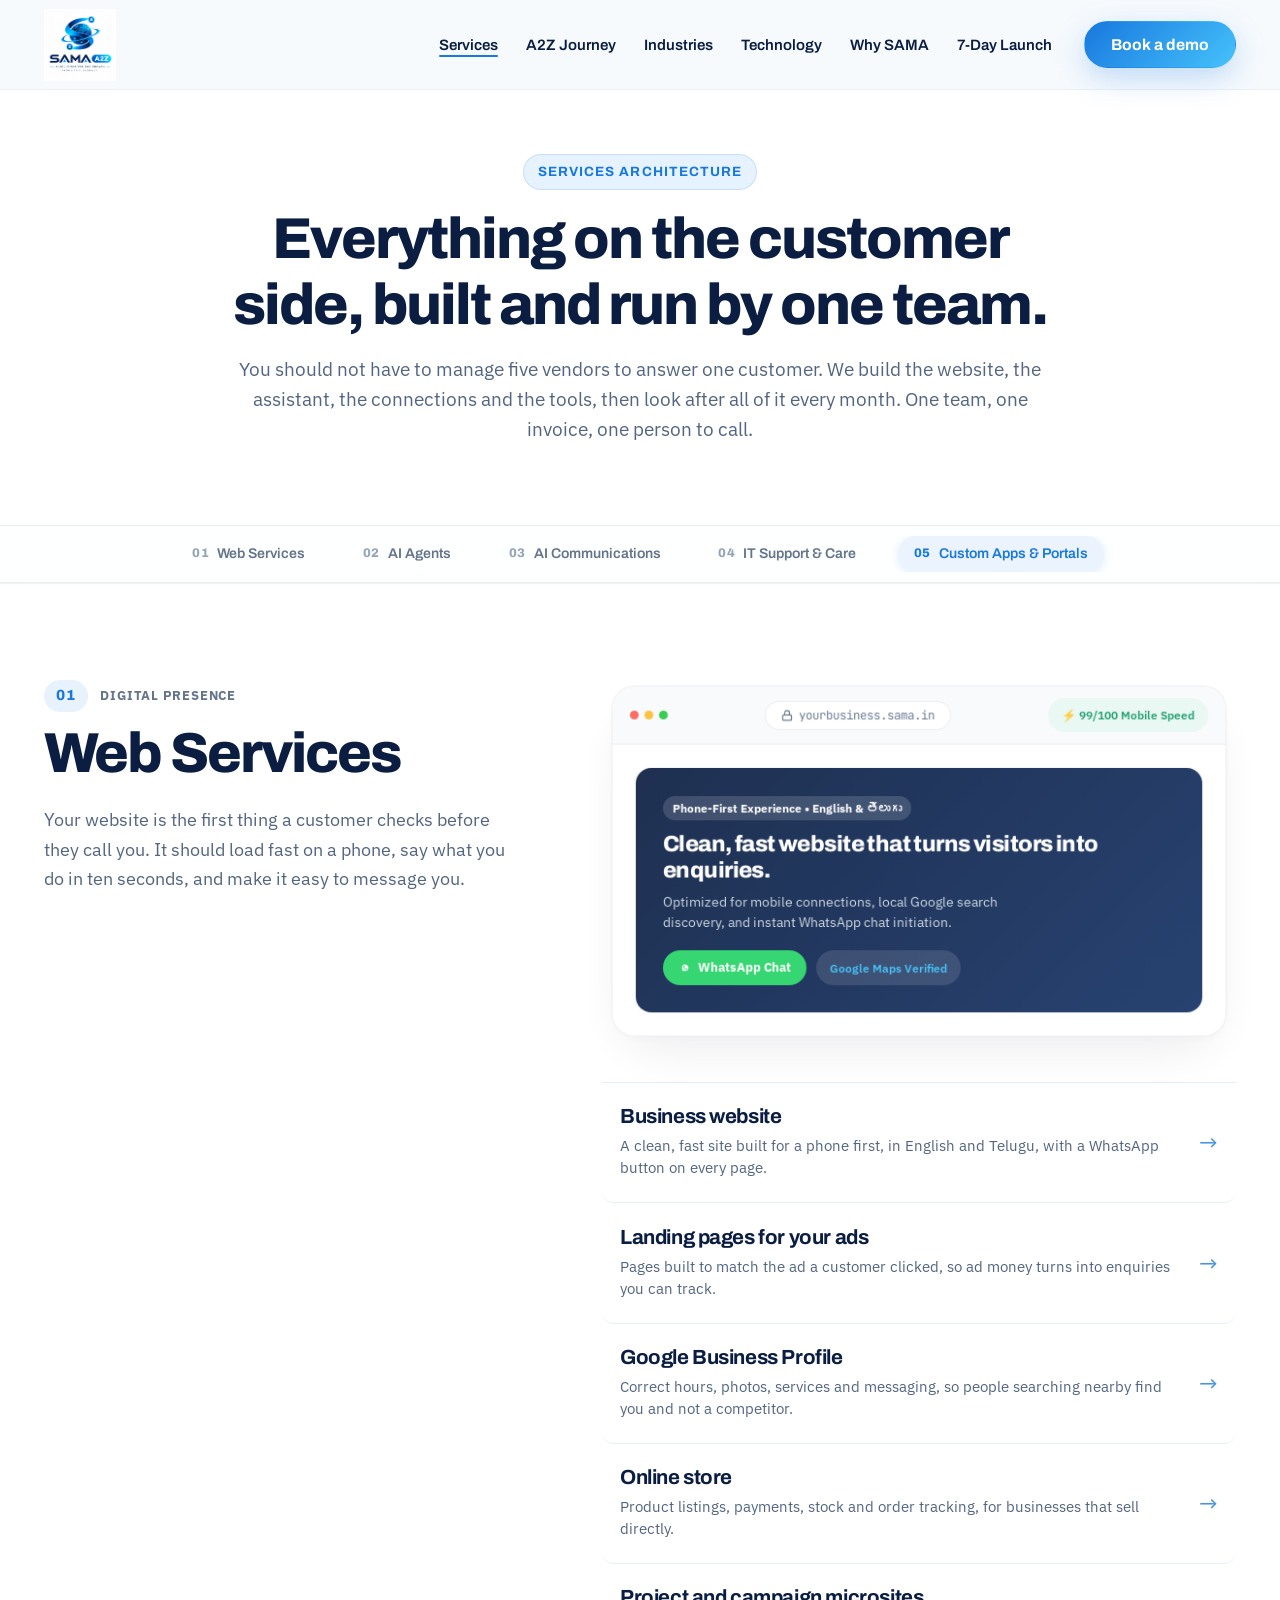
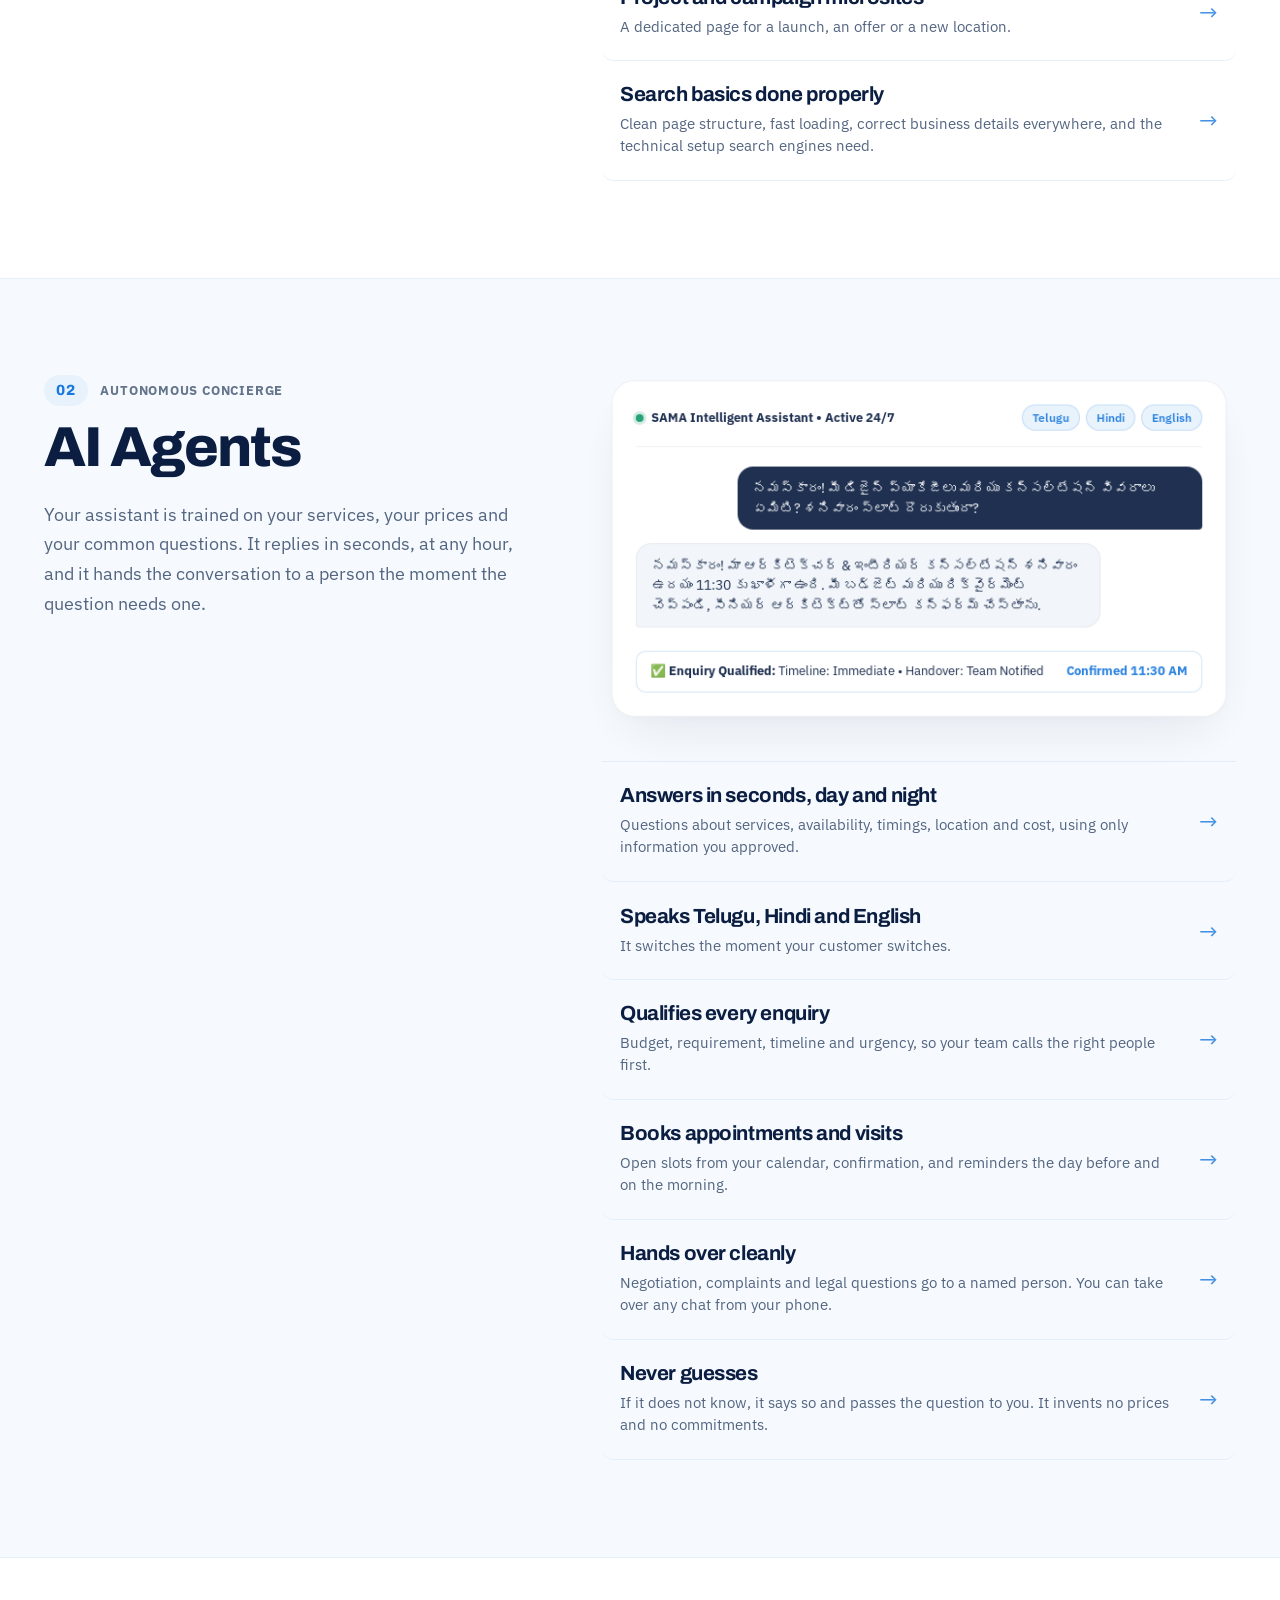
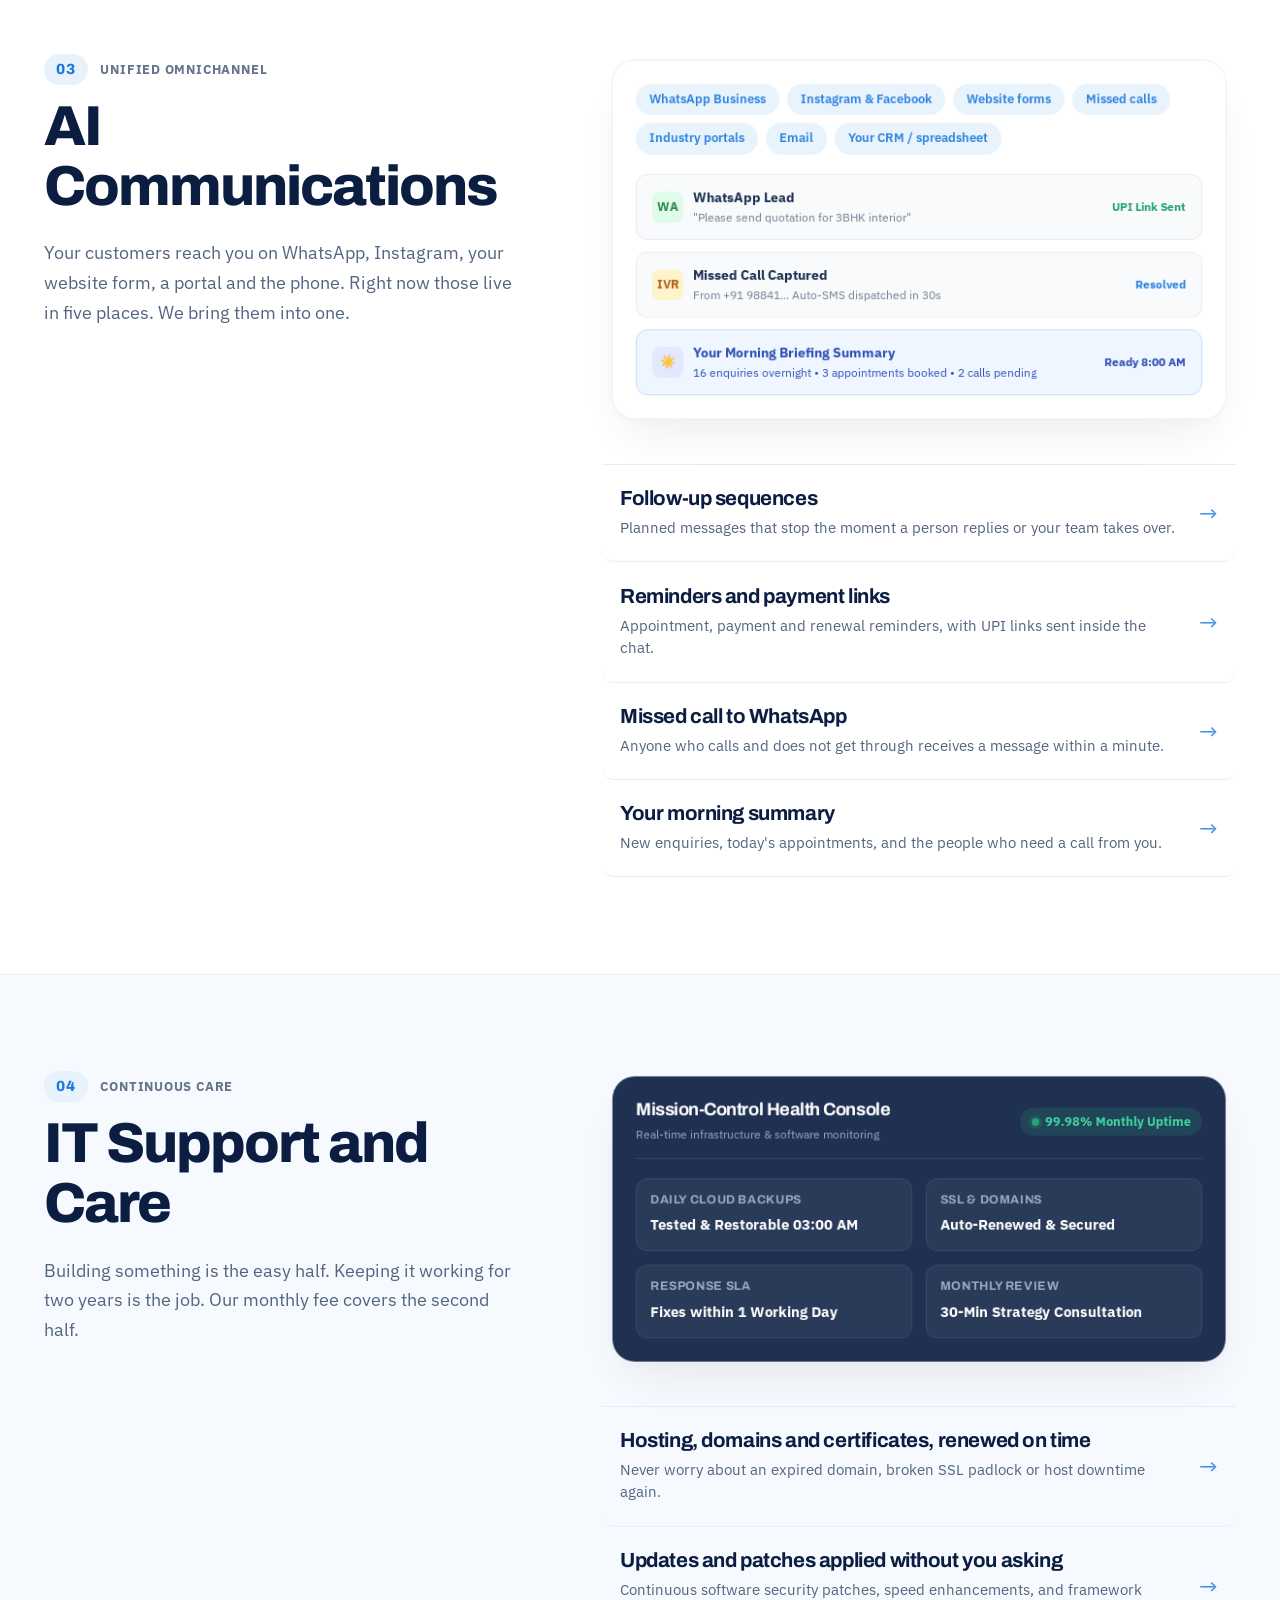
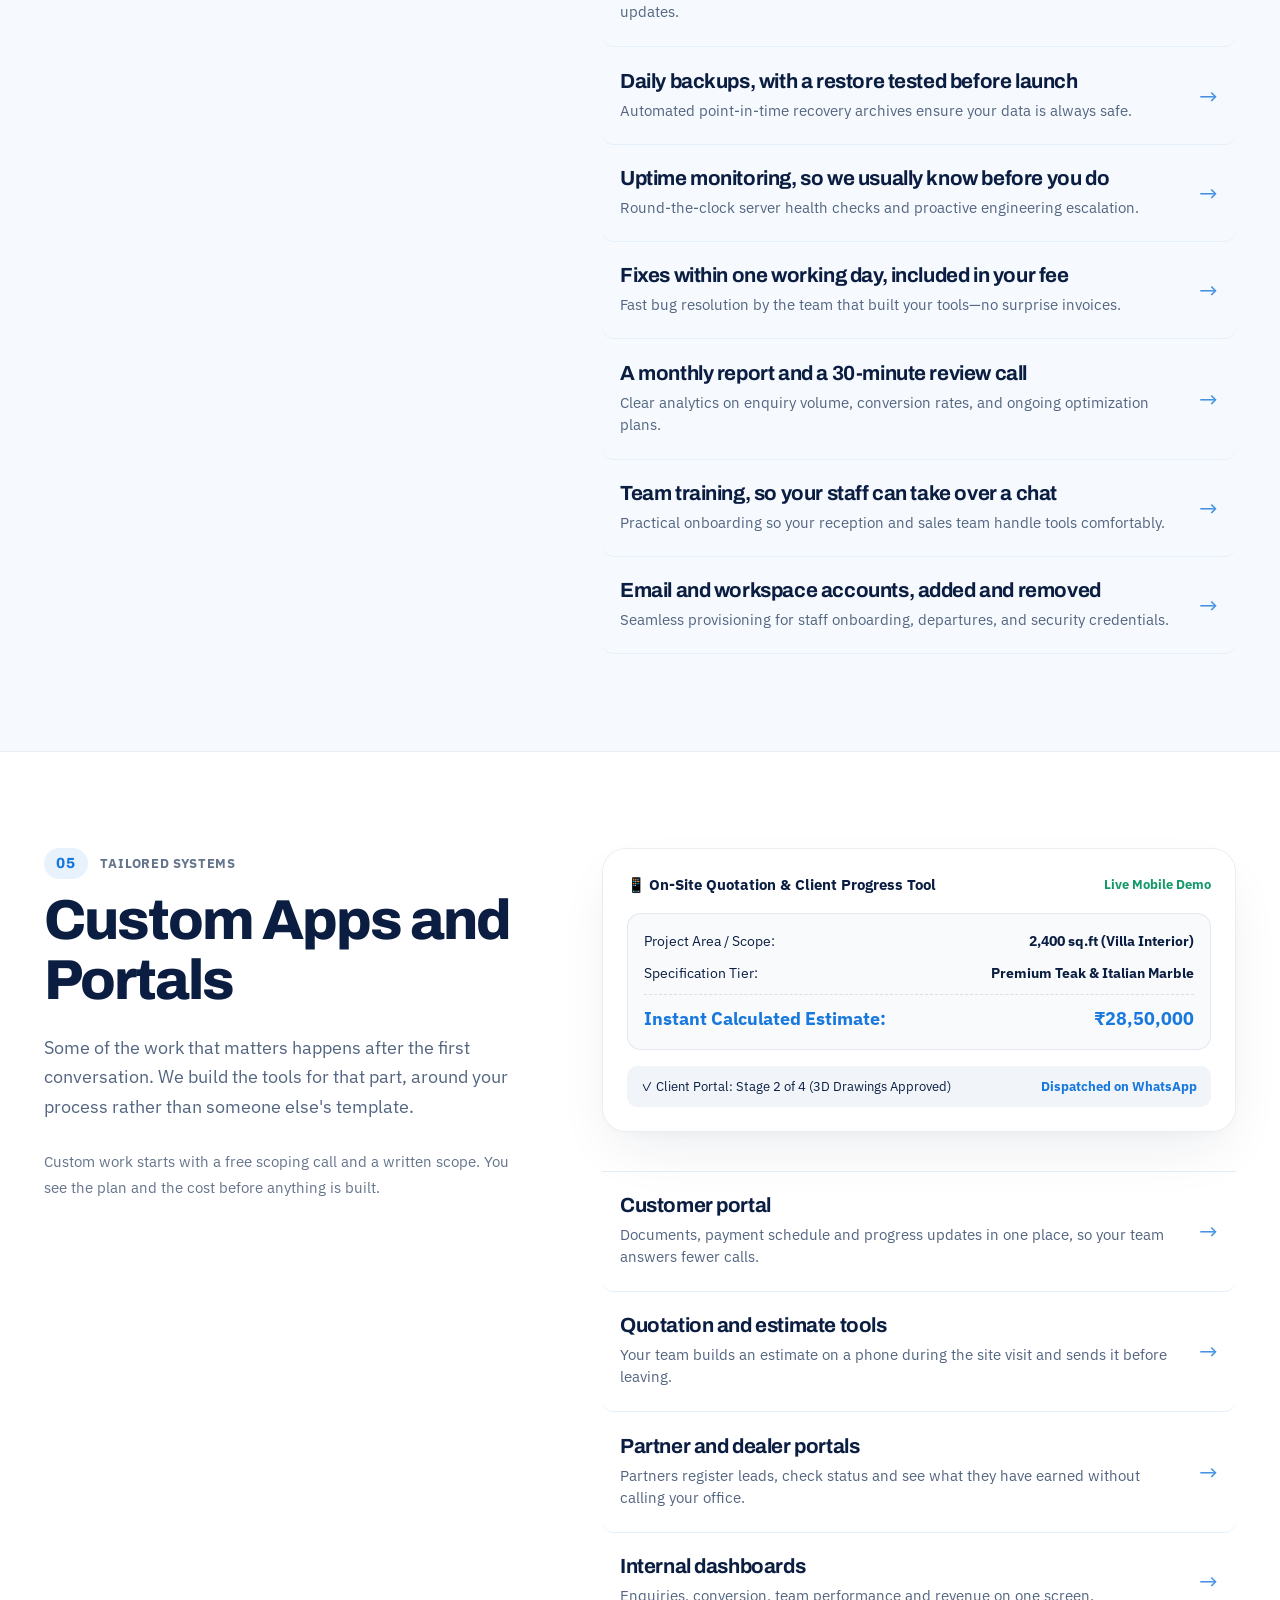
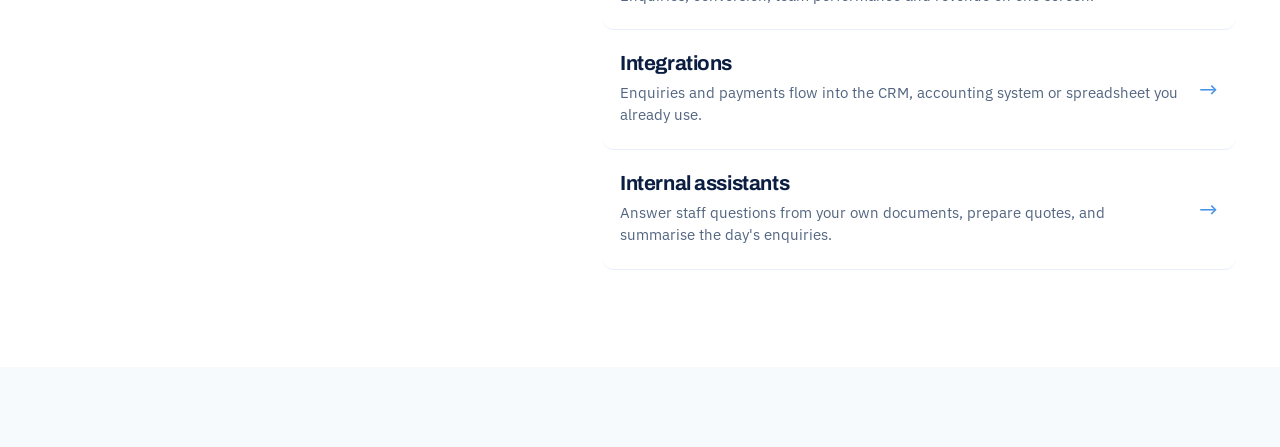
==== commit 78c15a78: "Improve smooth scrolling and services UI" ====
--- a/services.html
+++ b/services.html
@@ -36,53 +36,151 @@
   <main style="padding-top:0; padding-bottom:80px;">
     <!-- Section Header -->
     <div class="services-header-wrap">
-      <div class="container text-center">
-        <div class="eyebrow">Services Architecture</div>
-        <h1 style="font-size:clamp(2.4rem, 4.5vw, 3.6rem); margin-bottom:16px;">
-          Everything on the customer side, built and run by one team.
-        </h1>
-        <p class="section-desc" style="max-width:820px; margin-inline:auto;">
-          You should not have to manage five vendors to answer one customer. We build the website, the assistant, the connections and the tools, then look after all of it every month. One team, one invoice, one person to call.
-        </p>
+      <div class="container">
+        <div class="section-header text-center">
+          <div class="eyebrow">Services Architecture</div>
+          <h1 style="font-size:clamp(2.4rem, 4.5vw, 3.6rem); margin-bottom:16px;">
+            Everything on the customer side, built and run by one team.
+          </h1>
+          <p class="section-desc">
+            You should not have to manage five vendors to answer one customer. We build the website, the assistant, the connections and the tools, then look after all of it every month. One team, one invoice, one person to call.
+          </p>
+        </div>
       </div>
     </div>
 
-    <!-- Service 01: Web Services -->
-    <div class="service-row bg-tint">
+    <!-- Sticky Horizontal Chapter Nav Tracker -->
+    <nav class="services-nav-tracker" aria-label="Services Chapters">
       <div class="container">
-        <div class="service-row-layout">
-          <div class="service-lead-col">
-            <span class="service-badge-num">01</span>
-            <h2 class="service-lead-title">Web Services</h2>
-            <p class="service-lead-desc">
-              Your website is the first thing a customer checks before they call you. It should load fast on a phone, say what you do in ten seconds, and make it easy to message you.
+        <ul class="services-nav-list">
+          <li>
+            <a href="#service-ch-01" class="services-nav-item active" data-chapter="1">
+              <span>01</span> Web Services
+            </a>
+          </li>
+          <li>
+            <a href="#service-ch-02" class="services-nav-item" data-chapter="2">
+              <span>02</span> AI Agents
+            </a>
+          </li>
+          <li>
+            <a href="#service-ch-03" class="services-nav-item" data-chapter="3">
+              <span>03</span> AI Communications
+            </a>
+          </li>
+          <li>
+            <a href="#service-ch-04" class="services-nav-item" data-chapter="4">
+              <span>04</span> IT Support & Care
+            </a>
+          </li>
+          <li>
+            <a href="#service-ch-05" class="services-nav-item" data-chapter="5">
+              <span>05</span> Custom Apps & Portals
+            </a>
+          </li>
+        </ul>
+      </div>
+    </nav>
+
+    <!-- CHAPTER 01: WEB SERVICES -->
+    <div class="editorial-chapter bg-white" id="service-ch-01" data-chapter-index="1">
+      <div class="container">
+        <div class="editorial-chapter-grid">
+          <!-- Sticky Left Column -->
+          <div class="editorial-left-col">
+            <div class="editorial-meta-row">
+              <span class="editorial-chapter-num">01</span>
+              <span class="editorial-category-label">Digital Presence</span>
+            </div>
+            <h2 class="editorial-chapter-title">Web Services</h2>
+            <p class="editorial-chapter-desc">
+              Your website is the first thing a customer checks before they call you. It should load fast on a phone,
+              say what you do in ten seconds, and make it easy to message you.
             </p>
           </div>
-          <div class="service-features-col">
-            <div class="service-features-grid">
-              <div class="feature-item">
-                <h3 class="feature-title">Business website</h3>
-                <p class="feature-desc">A clean, fast site built for a phone first, in English and Telugu, with a WhatsApp button on every page.</p>
-              </div>
-              <div class="feature-item">
-                <h3 class="feature-title">Landing pages for your ads</h3>
-                <p class="feature-desc">Pages built to match the ad a customer clicked, so ad money turns into enquiries you can track.</p>
-              </div>
-              <div class="feature-item">
-                <h3 class="feature-title">Google Business Profile</h3>
-                <p class="feature-desc">Correct hours, photos, services and messaging, so people searching nearby find you and not a competitor.</p>
-              </div>
-              <div class="feature-item">
-                <h3 class="feature-title">Online store</h3>
-                <p class="feature-desc">Product listings, payments, stock and order tracking, for businesses that sell directly.</p>
-              </div>
-              <div class="feature-item">
-                <h3 class="feature-title">Project and campaign microsites</h3>
-                <p class="feature-desc">A dedicated page for a launch, an offer or a new location.</p>
-              </div>
-              <div class="feature-item">
-                <h3 class="feature-title">Search basics done properly</h3>
-                <p class="feature-desc">Clean page structure, fast loading, correct business details everywhere, and the technical setup search engines need.</p>
+
+          <!-- Right Column: Visual + Editorial List -->
+          <div class="editorial-right-col">
+            <!-- Large Interactive Visual Frame -->
+            <div class="editorial-visual-frame">
+              <div class="web-mockup-header">
+                <div class="mockup-controls">
+                  <span class="mockup-dot red"></span>
+                  <span class="mockup-dot yellow"></span>
+                  <span class="mockup-dot green"></span>
+                </div>
+                <div class="mockup-address">
+                  <svg width="12" height="12" viewBox="0 0 24 24" fill="none" stroke="currentColor" stroke-width="2.5"><rect x="3" y="11" width="18" height="11" rx="2" ry="2"></rect><path d="M7 11V7a5 5 0 0 1 10 0v4"></path></svg>
+                  yourbusiness.sama.in
+                </div>
+                <span class="mockup-speed-pill" style="color:#149A6A; background:#E8F8F2;">
+                  ⚡ 99/100 Mobile Speed
+                </span>
+              </div>
+              <div class="web-mockup-body">
+                <div class="web-mockup-hero">
+                  <span class="web-mockup-badge">Phone-First Experience • English & తెలుగు</span>
+                  <h3 style="font-size:1.45rem; font-weight:800; color:#FFFFFF; margin-bottom:8px;">Clean, fast website that turns visitors into enquiries.</h3>
+                  <p>Optimized for mobile connections, local Google search discovery, and instant WhatsApp chat initiation.</p>
+                  <div class="web-mockup-actions">
+                    <span class="mockup-wa-btn">
+                      <svg width="14" height="14" viewBox="0 0 24 24" fill="currentColor"><path d="M12.031 6.172c-3.181 0-5.767 2.586-5.768 5.766-.001 1.298.38 2.27 1.019 3.287l-.711 2.598 2.664-.698c.97.53 1.761.815 2.796.815 3.18 0 5.767-2.587 5.768-5.766.001-3.182-2.585-5.77-5.768-5.772zm3.377 8.212c-.144.405-.837.774-1.171.824-.312.045-.634.05-1.026-.07-.253-.078-.582-.191-1.009-.377-1.78-.776-2.923-2.569-3.011-2.687-.088-.119-.724-.964-.724-1.839 0-.875.457-1.306.621-1.482.164-.176.357-.22.476-.22.119 0 .238.001.341.006.113.005.263-.043.411.314.156.377.534 1.303.58 1.398.047.095.078.206.016.33-.062.123-.093.2-.186.308-.093.108-.198.24-.282.323-.094.094-.192.196-.083.383.11.188.489.807 1.05 1.307.724.644 1.334.843 1.524.937.19.094.301.079.412-.047.111-.127.476-.554.603-.744.127-.19.254-.158.428-.094.175.063 1.11.524 1.301.619.19.095.317.143.364.222.048.079.048.46-.096.865z"/></svg>
+                      WhatsApp Chat
+                    </span>
+                    <span class="mockup-speed-pill">Google Maps Verified</span>
+                  </div>
+                </div>
+              </div>
+            </div>
+
+            <!-- Refined Editorial List -->
+            <div class="editorial-services-list">
+              <div class="editorial-row">
+                <div class="editorial-row-main">
+                  <h3 class="editorial-service-name">Business website</h3>
+                  <p class="editorial-service-desc">A clean, fast site built for a phone first, in English and Telugu, with a WhatsApp button on every page.</p>
+                </div>
+                <span class="editorial-row-arrow">→</span>
+              </div>
+
+              <div class="editorial-row">
+                <div class="editorial-row-main">
+                  <h3 class="editorial-service-name">Landing pages for your ads</h3>
+                  <p class="editorial-service-desc">Pages built to match the ad a customer clicked, so ad money turns into enquiries you can track.</p>
+                </div>
+                <span class="editorial-row-arrow">→</span>
+              </div>
+
+              <div class="editorial-row">
+                <div class="editorial-row-main">
+                  <h3 class="editorial-service-name">Google Business Profile</h3>
+                  <p class="editorial-service-desc">Correct hours, photos, services and messaging, so people searching nearby find you and not a competitor.</p>
+                </div>
+                <span class="editorial-row-arrow">→</span>
+              </div>
+
+              <div class="editorial-row">
+                <div class="editorial-row-main">
+                  <h3 class="editorial-service-name">Online store</h3>
+                  <p class="editorial-service-desc">Product listings, payments, stock and order tracking, for businesses that sell directly.</p>
+                </div>
+                <span class="editorial-row-arrow">→</span>
+              </div>
+
+              <div class="editorial-row">
+                <div class="editorial-row-main">
+                  <h3 class="editorial-service-name">Project and campaign microsites</h3>
+                  <p class="editorial-service-desc">A dedicated page for a launch, an offer or a new location.</p>
+                </div>
+                <span class="editorial-row-arrow">→</span>
+              </div>
+
+              <div class="editorial-row">
+                <div class="editorial-row-main">
+                  <h3 class="editorial-service-name">Search basics done properly</h3>
+                  <p class="editorial-service-desc">Clean page structure, fast loading, correct business details everywhere, and the technical setup search engines need.</p>
+                </div>
+                <span class="editorial-row-arrow">→</span>
               </div>
             </div>
           </div>
@@ -90,42 +188,103 @@
       </div>
     </div>
 
-    <!-- Service 02: AI Agents -->
-    <div class="service-row bg-white">
+    <!-- CHAPTER 02: AI AGENTS -->
+    <div class="editorial-chapter bg-tint" id="service-ch-02" data-chapter-index="2">
       <div class="container">
-        <div class="service-row-layout">
-          <div class="service-lead-col">
-            <span class="service-badge-num">02</span>
-            <h2 class="service-lead-title">AI Agents</h2>
-            <p class="service-lead-desc">
+        <div class="editorial-chapter-grid">
+          <!-- Sticky Left Column -->
+          <div class="editorial-left-col">
+            <div class="editorial-meta-row">
+              <span class="editorial-chapter-num">02</span>
+              <span class="editorial-category-label">Autonomous Concierge</span>
+            </div>
+            <h2 class="editorial-chapter-title">AI Agents</h2>
+            <p class="editorial-chapter-desc">
               Your assistant is trained on your services, your prices and your common questions. It replies in seconds, at any hour, and it hands the conversation to a person the moment the question needs one.
             </p>
           </div>
-          <div class="service-features-col">
-            <div class="service-features-grid">
-              <div class="feature-item">
-                <h3 class="feature-title">Answers in seconds, day and night</h3>
-                <p class="feature-desc">Questions about services, availability, timings, location and cost, using only information you approved.</p>
-              </div>
-              <div class="feature-item">
-                <h3 class="feature-title">Speaks Telugu, Hindi and English</h3>
-                <p class="feature-desc">It switches the moment your customer switches.</p>
-              </div>
-              <div class="feature-item">
-                <h3 class="feature-title">Qualifies every enquiry</h3>
-                <p class="feature-desc">Budget, requirement, timeline and urgency, so your team calls the right people first.</p>
-              </div>
-              <div class="feature-item">
-                <h3 class="feature-title">Books appointments and visits</h3>
-                <p class="feature-desc">Open slots from your calendar, confirmation, and reminders the day before and on the morning.</p>
-              </div>
-              <div class="feature-item">
-                <h3 class="feature-title">Hands over cleanly</h3>
-                <p class="feature-desc">Negotiation, complaints and legal questions go to a named person. You can take over any chat from your phone.</p>
-              </div>
-              <div class="feature-item">
-                <h3 class="feature-title">Never guesses</h3>
-                <p class="feature-desc">If it does not know, it says so and passes the question to you. It invents no prices and no commitments.</p>
+
+          <!-- Right Column: Visual + Editorial List -->
+          <div class="editorial-right-col">
+            <!-- Large Interactive Visual Frame -->
+            <div class="editorial-visual-frame">
+              <div class="ai-agent-console">
+                <div class="ai-console-header">
+                  <div class="ai-status-live">
+                    <span class="live-beacon"></span>
+                    SAMA Intelligent Assistant • Active 24/7
+                  </div>
+                  <div class="ai-lang-switch">
+                    <span class="lang-tag active">Telugu</span>
+                    <span class="lang-tag active">Hindi</span>
+                    <span class="lang-tag active">English</span>
+                  </div>
+                </div>
+                <div class="ai-chat-thread">
+                  <div class="chat-bubble customer">
+                    నమస్కారం! మీ డిజైన్ ప్యాకేజీలు మరియు కన్సల్టేషన్ వివరాలు ఏమిటి? శనివారం స్లాట్ దొరుకుతుందా?
+                  </div>
+                  <div class="chat-bubble assistant">
+                    నమస్కారం! మా ఆర్కిటెక్చర్ & ఇంటీరియర్ కన్సల్టేషన్ శనివారం ఉదయం 11:30 కు ఖాళీగా ఉంది. మీ బడ్జెట్ మరియు రిక్వైర్మెంట్ చెప్పండి, సీనియర్ ఆర్కిటెక్ట్‌తో స్లాట్ కన్ఫర్మ్ చేస్తాను.
+                  </div>
+                  <div class="chat-action-card">
+                    <div>
+                      <strong>✅ Enquiry Qualified:</strong> Timeline: Immediate • Handover: Team Notified
+                    </div>
+                    <span style="color:#1878DE; font-weight:700;">Confirmed 11:30 AM</span>
+                  </div>
+                </div>
+              </div>
+            </div>
+
+            <!-- Refined Editorial List -->
+            <div class="editorial-services-list">
+              <div class="editorial-row">
+                <div class="editorial-row-main">
+                  <h3 class="editorial-service-name">Answers in seconds, day and night</h3>
+                  <p class="editorial-service-desc">Questions about services, availability, timings, location and cost, using only information you approved.</p>
+                </div>
+                <span class="editorial-row-arrow">→</span>
+              </div>
+
+              <div class="editorial-row">
+                <div class="editorial-row-main">
+                  <h3 class="editorial-service-name">Speaks Telugu, Hindi and English</h3>
+                  <p class="editorial-service-desc">It switches the moment your customer switches.</p>
+                </div>
+                <span class="editorial-row-arrow">→</span>
+              </div>
+
+              <div class="editorial-row">
+                <div class="editorial-row-main">
+                  <h3 class="editorial-service-name">Qualifies every enquiry</h3>
+                  <p class="editorial-service-desc">Budget, requirement, timeline and urgency, so your team calls the right people first.</p>
+                </div>
+                <span class="editorial-row-arrow">→</span>
+              </div>
+
+              <div class="editorial-row">
+                <div class="editorial-row-main">
+                  <h3 class="editorial-service-name">Books appointments and visits</h3>
+                  <p class="editorial-service-desc">Open slots from your calendar, confirmation, and reminders the day before and on the morning.</p>
+                </div>
+                <span class="editorial-row-arrow">→</span>
+              </div>
+
+              <div class="editorial-row">
+                <div class="editorial-row-main">
+                  <h3 class="editorial-service-name">Hands over cleanly</h3>
+                  <p class="editorial-service-desc">Negotiation, complaints and legal questions go to a named person. You can take over any chat from your phone.</p>
+                </div>
+                <span class="editorial-row-arrow">→</span>
+              </div>
+
+              <div class="editorial-row">
+                <div class="editorial-row-main">
+                  <h3 class="editorial-service-name">Never guesses</h3>
+                  <p class="editorial-service-desc">If it does not know, it says so and passes the question to you. It invents no prices and no commitments.</p>
+                </div>
+                <span class="editorial-row-arrow">→</span>
               </div>
             </div>
           </div>
@@ -133,46 +292,106 @@
       </div>
     </div>
 
-    <!-- Service 03: AI Communications -->
-    <div class="service-row bg-tint">
+    <!-- CHAPTER 03: AI COMMUNICATIONS -->
+    <div class="editorial-chapter bg-white" id="service-ch-03" data-chapter-index="3">
       <div class="container">
-        <div class="service-row-layout">
-          <div class="service-lead-col">
-            <span class="service-badge-num">03</span>
-            <h2 class="service-lead-title">AI Communications</h2>
-            <p class="service-lead-desc">
+        <div class="editorial-chapter-grid">
+          <!-- Sticky Left Column -->
+          <div class="editorial-left-col">
+            <div class="editorial-meta-row">
+              <span class="editorial-chapter-num">03</span>
+              <span class="editorial-category-label">Unified Omnichannel</span>
+            </div>
+            <h2 class="editorial-chapter-title">AI Communications</h2>
+            <p class="editorial-chapter-desc">
               Your customers reach you on WhatsApp, Instagram, your website form, a portal and the phone. Right now those live in five places. We bring them into one.
             </p>
           </div>
-          <div class="service-features-col">
-            <div class="channels-wrap">
-              <div class="channels-label">Channels we connect</div>
-              <div class="channels-chips">
-                <span class="channel-chip">WhatsApp Business</span>
-                <span class="channel-chip">Instagram and Facebook</span>
-                <span class="channel-chip">Website forms</span>
-                <span class="channel-chip">Missed calls</span>
-                <span class="channel-chip">Industry portals</span>
-                <span class="channel-chip">Email</span>
-                <span class="channel-chip">Your CRM or spreadsheet</span>
-              </div>
-            </div>
-            <div class="service-features-grid" style="margin-top: 24px;">
-              <div class="feature-item">
-                <h3 class="feature-title">Follow-up sequences</h3>
-                <p class="feature-desc">Planned messages that stop the moment a person replies or your team takes over.</p>
-              </div>
-              <div class="feature-item">
-                <h3 class="feature-title">Reminders and payment links</h3>
-                <p class="feature-desc">Appointment, payment and renewal reminders, with UPI links sent inside the chat.</p>
-              </div>
-              <div class="feature-item">
-                <h3 class="feature-title">Missed call to WhatsApp</h3>
-                <p class="feature-desc">Anyone who calls and does not get through receives a message within a minute.</p>
-              </div>
-              <div class="feature-item">
-                <h3 class="feature-title">Your morning summary</h3>
-                <p class="feature-desc">New enquiries, today's appointments, and the people who need a call from you.</p>
+
+          <!-- Right Column: Visual + Editorial List -->
+          <div class="editorial-right-col">
+            <!-- Large Interactive Visual Frame -->
+            <div class="editorial-visual-frame">
+              <div class="channels-hub-view">
+                <div class="hub-channel-chips">
+                  <span class="hub-chip">WhatsApp Business</span>
+                  <span class="hub-chip">Instagram & Facebook</span>
+                  <span class="hub-chip">Website forms</span>
+                  <span class="hub-chip">Missed calls</span>
+                  <span class="hub-chip">Industry portals</span>
+                  <span class="hub-chip">Email</span>
+                  <span class="hub-chip">Your CRM / spreadsheet</span>
+                </div>
+
+                <div class="hub-stream-list">
+                  <div class="hub-stream-item">
+                    <div class="hub-stream-left">
+                      <span class="hub-icon-pill hub-icon-wa">WA</span>
+                      <div>
+                        <strong>WhatsApp Lead</strong>
+                        <div style="font-size:0.78rem; color:#64748B;">"Please send quotation for 3BHK interior"</div>
+                      </div>
+                    </div>
+                    <span style="font-size:0.75rem; color:#149A6A; font-weight:700;">UPI Link Sent</span>
+                  </div>
+
+                  <div class="hub-stream-item">
+                    <div class="hub-stream-left">
+                      <span class="hub-icon-pill hub-icon-call">IVR</span>
+                      <div>
+                        <strong>Missed Call Captured</strong>
+                        <div style="font-size:0.78rem; color:#64748B;">From +91 98841... Auto-SMS dispatched in 30s</div>
+                      </div>
+                    </div>
+                    <span style="font-size:0.75rem; color:#1878DE; font-weight:700;">Resolved</span>
+                  </div>
+
+                  <div class="hub-stream-item" style="background:#EFF6FF; border-color:#BFDBFE;">
+                    <div class="hub-stream-left">
+                      <span class="hub-icon-pill hub-icon-form">☀️</span>
+                      <div>
+                        <strong style="color:#1E40AF;">Your Morning Briefing Summary</strong>
+                        <div style="font-size:0.78rem; color:#1E40AF;">16 enquiries overnight • 3 appointments booked • 2 calls pending</div>
+                      </div>
+                    </div>
+                    <span style="font-size:0.75rem; color:#1E40AF; font-weight:700;">Ready 8:00 AM</span>
+                  </div>
+                </div>
+              </div>
+            </div>
+
+            <!-- Refined Editorial List -->
+            <div class="editorial-services-list">
+              <div class="editorial-row">
+                <div class="editorial-row-main">
+                  <h3 class="editorial-service-name">Follow-up sequences</h3>
+                  <p class="editorial-service-desc">Planned messages that stop the moment a person replies or your team takes over.</p>
+                </div>
+                <span class="editorial-row-arrow">→</span>
+              </div>
+
+              <div class="editorial-row">
+                <div class="editorial-row-main">
+                  <h3 class="editorial-service-name">Reminders and payment links</h3>
+                  <p class="editorial-service-desc">Appointment, payment and renewal reminders, with UPI links sent inside the chat.</p>
+                </div>
+                <span class="editorial-row-arrow">→</span>
+              </div>
+
+              <div class="editorial-row">
+                <div class="editorial-row-main">
+                  <h3 class="editorial-service-name">Missed call to WhatsApp</h3>
+                  <p class="editorial-service-desc">Anyone who calls and does not get through receives a message within a minute.</p>
+                </div>
+                <span class="editorial-row-arrow">→</span>
+              </div>
+
+              <div class="editorial-row">
+                <div class="editorial-row-main">
+                  <h3 class="editorial-service-name">Your morning summary</h3>
+                  <p class="editorial-service-desc">New enquiries, today's appointments, and the people who need a call from you.</p>
+                </div>
+                <span class="editorial-row-arrow">→</span>
               </div>
             </div>
           </div>
@@ -180,50 +399,122 @@
       </div>
     </div>
 
-    <!-- Service 04: IT Support and Care -->
-    <div class="service-row bg-white">
+    <!-- CHAPTER 04: IT SUPPORT AND CARE -->
+    <div class="editorial-chapter bg-tint" id="service-ch-04" data-chapter-index="4">
       <div class="container">
-        <div class="service-row-layout">
-          <div class="service-lead-col">
-            <span class="service-badge-num">04</span>
-            <h2 class="service-lead-title">IT Support and Care</h2>
-            <p class="service-lead-desc">
+        <div class="editorial-chapter-grid">
+          <!-- Sticky Left Column -->
+          <div class="editorial-left-col">
+            <div class="editorial-meta-row">
+              <span class="editorial-chapter-num">04</span>
+              <span class="editorial-category-label">Continuous Care</span>
+            </div>
+            <h2 class="editorial-chapter-title">IT Support and Care</h2>
+            <p class="editorial-chapter-desc">
               Building something is the easy half. Keeping it working for two years is the job. Our monthly fee covers the second half.
             </p>
           </div>
-          <div class="service-features-col">
-            <div class="service-checklist-grid">
-              <div class="service-check-item">
-                <svg class="check-svg" width="18" height="18" viewBox="0 0 24 24" fill="none" stroke="#149A6A" stroke-width="2.5" stroke-linecap="round" stroke-linejoin="round"><polyline points="20 6 9 17 4 12"></polyline></svg>
-                <span class="check-label">Hosting, domains and certificates, renewed on time</span>
-              </div>
-              <div class="service-check-item">
-                <svg class="check-svg" width="18" height="18" viewBox="0 0 24 24" fill="none" stroke="#149A6A" stroke-width="2.5" stroke-linecap="round" stroke-linejoin="round"><polyline points="20 6 9 17 4 12"></polyline></svg>
-                <span class="check-label">Updates and patches applied without you asking</span>
-              </div>
-              <div class="service-check-item">
-                <svg class="check-svg" width="18" height="18" viewBox="0 0 24 24" fill="none" stroke="#149A6A" stroke-width="2.5" stroke-linecap="round" stroke-linejoin="round"><polyline points="20 6 9 17 4 12"></polyline></svg>
-                <span class="check-label">Daily backups, with a restore tested before launch</span>
-              </div>
-              <div class="service-check-item">
-                <svg class="check-svg" width="18" height="18" viewBox="0 0 24 24" fill="none" stroke="#149A6A" stroke-width="2.5" stroke-linecap="round" stroke-linejoin="round"><polyline points="20 6 9 17 4 12"></polyline></svg>
-                <span class="check-label">Uptime monitoring, so we usually know before you do</span>
-              </div>
-              <div class="service-check-item">
-                <svg class="check-svg" width="18" height="18" viewBox="0 0 24 24" fill="none" stroke="#149A6A" stroke-width="2.5" stroke-linecap="round" stroke-linejoin="round"><polyline points="20 6 9 17 4 12"></polyline></svg>
-                <span class="check-label">Fixes within one working day, included in your fee</span>
-              </div>
-              <div class="service-check-item">
-                <svg class="check-svg" width="18" height="18" viewBox="0 0 24 24" fill="none" stroke="#149A6A" stroke-width="2.5" stroke-linecap="round" stroke-linejoin="round"><polyline points="20 6 9 17 4 12"></polyline></svg>
-                <span class="check-label">A monthly report and a 30-minute review call</span>
-              </div>
-              <div class="service-check-item">
-                <svg class="check-svg" width="18" height="18" viewBox="0 0 24 24" fill="none" stroke="#149A6A" stroke-width="2.5" stroke-linecap="round" stroke-linejoin="round"><polyline points="20 6 9 17 4 12"></polyline></svg>
-                <span class="check-label">Team training, so your staff can take over a chat</span>
-              </div>
-              <div class="service-check-item">
-                <svg class="check-svg" width="18" height="18" viewBox="0 0 24 24" fill="none" stroke="#149A6A" stroke-width="2.5" stroke-linecap="round" stroke-linejoin="round"><polyline points="20 6 9 17 4 12"></polyline></svg>
-                <span class="check-label">Email and workspace accounts, added and removed</span>
+
+          <!-- Right Column: Visual + Editorial List -->
+          <div class="editorial-right-col">
+            <!-- Large Interactive Visual Frame -->
+            <div class="editorial-visual-frame">
+              <div class="it-care-console">
+                <div class="it-console-top">
+                  <div>
+                    <h3 style="font-size:1.15rem; color:#FFFFFF; margin-bottom:4px;">Mission-Control Health Console</h3>
+                    <p style="font-size:0.78rem; color:#94A3B8;">Real-time infrastructure & software monitoring</p>
+                  </div>
+                  <span class="it-uptime-badge">
+                    <span class="live-beacon"></span> 99.98% Monthly Uptime
+                  </span>
+                </div>
+
+                <div class="it-metrics-grid">
+                  <div class="it-metric-box">
+                    <h5>Daily Cloud Backups</h5>
+                    <p>Tested & Restorable 03:00 AM</p>
+                  </div>
+                  <div class="it-metric-box">
+                    <h5>SSL & Domains</h5>
+                    <p>Auto-Renewed & Secured</p>
+                  </div>
+                  <div class="it-metric-box">
+                    <h5>Response SLA</h5>
+                    <p>Fixes within 1 Working Day</p>
+                  </div>
+                  <div class="it-metric-box">
+                    <h5>Monthly Review</h5>
+                    <p>30-Min Strategy Consultation</p>
+                  </div>
+                </div>
+              </div>
+            </div>
+
+            <!-- Refined Editorial List -->
+            <div class="editorial-services-list">
+              <div class="editorial-row">
+                <div class="editorial-row-main">
+                  <h3 class="editorial-service-name">Hosting, domains and certificates, renewed on time</h3>
+                  <p class="editorial-service-desc">Never worry about an expired domain, broken SSL padlock or host downtime again.</p>
+                </div>
+                <span class="editorial-row-arrow">→</span>
+              </div>
+
+              <div class="editorial-row">
+                <div class="editorial-row-main">
+                  <h3 class="editorial-service-name">Updates and patches applied without you asking</h3>
+                  <p class="editorial-service-desc">Continuous software security patches, speed enhancements, and framework updates.</p>
+                </div>
+                <span class="editorial-row-arrow">→</span>
+              </div>
+
+              <div class="editorial-row">
+                <div class="editorial-row-main">
+                  <h3 class="editorial-service-name">Daily backups, with a restore tested before launch</h3>
+                  <p class="editorial-service-desc">Automated point-in-time recovery archives ensure your data is always safe.</p>
+                </div>
+                <span class="editorial-row-arrow">→</span>
+              </div>
+
+              <div class="editorial-row">
+                <div class="editorial-row-main">
+                  <h3 class="editorial-service-name">Uptime monitoring, so we usually know before you do</h3>
+                  <p class="editorial-service-desc">Round-the-clock server health checks and proactive engineering escalation.</p>
+                </div>
+                <span class="editorial-row-arrow">→</span>
+              </div>
+
+              <div class="editorial-row">
+                <div class="editorial-row-main">
+                  <h3 class="editorial-service-name">Fixes within one working day, included in your fee</h3>
+                  <p class="editorial-service-desc">Fast bug resolution by the team that built your tools—no surprise invoices.</p>
+                </div>
+                <span class="editorial-row-arrow">→</span>
+              </div>
+
+              <div class="editorial-row">
+                <div class="editorial-row-main">
+                  <h3 class="editorial-service-name">A monthly report and a 30-minute review call</h3>
+                  <p class="editorial-service-desc">Clear analytics on enquiry volume, conversion rates, and ongoing optimization plans.</p>
+                </div>
+                <span class="editorial-row-arrow">→</span>
+              </div>
+
+              <div class="editorial-row">
+                <div class="editorial-row-main">
+                  <h3 class="editorial-service-name">Team training, so your staff can take over a chat</h3>
+                  <p class="editorial-service-desc">Practical onboarding so your reception and sales team handle tools comfortably.</p>
+                </div>
+                <span class="editorial-row-arrow">→</span>
+              </div>
+
+              <div class="editorial-row">
+                <div class="editorial-row-main">
+                  <h3 class="editorial-service-name">Email and workspace accounts, added and removed</h3>
+                  <p class="editorial-service-desc">Seamless provisioning for staff onboarding, departures, and security credentials.</p>
+                </div>
+                <span class="editorial-row-arrow">→</span>
               </div>
             </div>
           </div>
@@ -231,45 +522,105 @@
       </div>
     </div>
 
-    <!-- Service 05: Custom Apps and Portals -->
-    <div class="service-row bg-tint">
+    <!-- CHAPTER 05: CUSTOM APPS AND PORTALS -->
+    <div class="editorial-chapter bg-white" id="service-ch-05" data-chapter-index="5">
       <div class="container">
-        <div class="service-row-layout">
-          <div class="service-lead-col">
-            <span class="service-badge-num">05</span>
-            <h2 class="service-lead-title">Custom Apps and Portals</h2>
-            <p class="service-lead-desc">
+        <div class="editorial-chapter-grid">
+          <!-- Sticky Left Column -->
+          <div class="editorial-left-col">
+            <div class="editorial-meta-row">
+              <span class="editorial-chapter-num">05</span>
+              <span class="editorial-category-label">Tailored Systems</span>
+            </div>
+            <h2 class="editorial-chapter-title">Custom Apps and Portals</h2>
+            <p class="editorial-chapter-desc">
               Some of the work that matters happens after the first conversation. We build the tools for that part, around your process rather than someone else's template.
             </p>
-            <p class="service-lead-desc" style="margin-top: 18px;">
+            <p class="editorial-chapter-desc" style="font-size:0.96rem; color:#64748B;">
               Custom work starts with a free scoping call and a written scope. You see the plan and the cost before anything is built.
             </p>
           </div>
-          <div class="service-features-col">
-            <div class="service-features-grid">
-              <div class="feature-item">
-                <h3 class="feature-title">Customer portal</h3>
-                <p class="feature-desc">Documents, payment schedule and progress updates in one place, so your team answers fewer calls.</p>
-              </div>
-              <div class="feature-item">
-                <h3 class="feature-title">Quotation and estimate tools</h3>
-                <p class="feature-desc">Your team builds an estimate on a phone during the site visit and sends it before leaving.</p>
-              </div>
-              <div class="feature-item">
-                <h3 class="feature-title">Partner and dealer portals</h3>
-                <p class="feature-desc">Partners register leads, check status and see what they have earned without calling your office.</p>
-              </div>
-              <div class="feature-item">
-                <h3 class="feature-title">Internal dashboards</h3>
-                <p class="feature-desc">Enquiries, conversion, team performance and revenue on one screen.</p>
-              </div>
-              <div class="feature-item">
-                <h3 class="feature-title">Integrations</h3>
-                <p class="feature-desc">Enquiries and payments flow into the CRM, accounting system or spreadsheet you already use.</p>
-              </div>
-              <div class="feature-item">
-                <h3 class="feature-title">Internal assistants</h3>
-                <p class="feature-desc">Answer staff questions from your own documents, prepare quotes, and summarise the day's enquiries.</p>
+
+          <!-- Right Column: Visual + Editorial List -->
+          <div class="editorial-right-col">
+            <!-- Large Interactive Visual Frame -->
+            <div class="editorial-visual-frame">
+              <div class="custom-apps-console">
+                <div class="custom-tool-header">
+                  <span>📱 On-Site Quotation & Client Progress Tool</span>
+                  <span style="color:#149A6A; font-size:0.8rem; font-weight:700;">Live Mobile Demo</span>
+                </div>
+
+                <div class="quote-calculator-card">
+                  <div class="quote-calc-row">
+                    <span>Project Area / Scope:</span>
+                    <strong>2,400 sq.ft (Villa Interior)</strong>
+                  </div>
+                  <div class="quote-calc-row">
+                    <span>Specification Tier:</span>
+                    <strong>Premium Teak & Italian Marble</strong>
+                  </div>
+                  <div class="quote-calc-total">
+                    <span>Instant Calculated Estimate:</span>
+                    <span>₹28,50,000</span>
+                  </div>
+                </div>
+
+                <div style="display:flex; justify-content:space-between; align-items:center; background:#F1F5F9; padding:10px 14px; border-radius:10px; font-size:0.82rem;">
+                  <span>✓ Client Portal: Stage 2 of 4 (3D Drawings Approved)</span>
+                  <span style="color:#1878DE; font-weight:700;">Dispatched on WhatsApp</span>
+                </div>
+              </div>
+            </div>
+
+            <!-- Refined Editorial List -->
+            <div class="editorial-services-list">
+              <div class="editorial-row">
+                <div class="editorial-row-main">
+                  <h3 class="editorial-service-name">Customer portal</h3>
+                  <p class="editorial-service-desc">Documents, payment schedule and progress updates in one place, so your team answers fewer calls.</p>
+                </div>
+                <span class="editorial-row-arrow">→</span>
+              </div>
+
+              <div class="editorial-row">
+                <div class="editorial-row-main">
+                  <h3 class="editorial-service-name">Quotation and estimate tools</h3>
+                  <p class="editorial-service-desc">Your team builds an estimate on a phone during the site visit and sends it before leaving.</p>
+                </div>
+                <span class="editorial-row-arrow">→</span>
+              </div>
+
+              <div class="editorial-row">
+                <div class="editorial-row-main">
+                  <h3 class="editorial-service-name">Partner and dealer portals</h3>
+                  <p class="editorial-service-desc">Partners register leads, check status and see what they have earned without calling your office.</p>
+                </div>
+                <span class="editorial-row-arrow">→</span>
+              </div>
+
+              <div class="editorial-row">
+                <div class="editorial-row-main">
+                  <h3 class="editorial-service-name">Internal dashboards</h3>
+                  <p class="editorial-service-desc">Enquiries, conversion, team performance and revenue on one screen.</p>
+                </div>
+                <span class="editorial-row-arrow">→</span>
+              </div>
+
+              <div class="editorial-row">
+                <div class="editorial-row-main">
+                  <h3 class="editorial-service-name">Integrations</h3>
+                  <p class="editorial-service-desc">Enquiries and payments flow into the CRM, accounting system or spreadsheet you already use.</p>
+                </div>
+                <span class="editorial-row-arrow">→</span>
+              </div>
+
+              <div class="editorial-row">
+                <div class="editorial-row-main">
+                  <h3 class="editorial-service-name">Internal assistants</h3>
+                  <p class="editorial-service-desc">Answer staff questions from your own documents, prepare quotes, and summarise the day's enquiries.</p>
+                </div>
+                <span class="editorial-row-arrow">→</span>
               </div>
             </div>
           </div>
--- a/css/main.css
+++ b/css/main.css
@@ -60,10 +60,11 @@
   --radius-xl: 28px;
   --radius-pill: 9999px;
 
-  /* Transitions */
-  --transition-fast: 0.18s cubic-bezier(0.16, 1, 0.3, 1);
-  --transition-base: 0.3s cubic-bezier(0.16, 1, 0.3, 1);
-  --transition-smooth: 0.5s cubic-bezier(0.16, 1, 0.3, 1);
+  /* Transitions & Curves */
+  --ease-apple: cubic-bezier(0.22, 1, 0.36, 1);
+  --transition-fast: 0.22s cubic-bezier(0.22, 1, 0.36, 1);
+  --transition-base: 0.35s cubic-bezier(0.22, 1, 0.36, 1);
+  --transition-smooth: 0.6s cubic-bezier(0.22, 1, 0.36, 1);
 }
 
 /* Reset & Base Setup */
@@ -154,9 +155,13 @@
 }
 
 .section, section[id] {
-  padding-block: clamp(64px, 8vw, 112px);
+  padding-block: clamp(38px, 4.5vw, 60px);
   position: relative;
   scroll-margin-top: calc(var(--header-height) + 16px);
+}
+
+.text-center {
+  text-align: center;
 }
 
 .section-dark {
@@ -240,9 +245,19 @@
   font-weight: 700;
   cursor: pointer;
   border: 1px solid transparent;
-  transition: var(--transition-base);
+  transition: transform 0.24s var(--ease-apple), box-shadow 0.24s var(--ease-apple), background-color 0.24s ease, border-color 0.24s ease, color 0.24s ease;
   text-align: center;
   white-space: nowrap;
+  will-change: transform;
+}
+
+.btn:hover {
+  transform: translateY(-2px) scale(1.01);
+}
+
+.btn:active {
+  transform: scale(0.98);
+  transition-duration: 0.12s;
 }
 
 .btn-primary {
@@ -252,12 +267,13 @@
 }
 
 .btn-primary:hover {
-  transform: translateY(-2px);
-  box-shadow: 0 14px 32px rgba(24, 120, 222, 0.38);
+  transform: translateY(-2px) scale(1.01);
+  box-shadow: 0 14px 34px rgba(24, 120, 222, 0.36);
 }
 
 .btn-primary:active {
-  transform: translateY(0);
+  transform: scale(0.98);
+  box-shadow: 0 4px 16px rgba(24, 120, 222, 0.24);
 }
 
 .btn-secondary {
@@ -271,19 +287,28 @@
   background-color: var(--color-ice);
   border-color: var(--color-signal-blue);
   color: var(--color-signal-blue);
-  transform: translateY(-2px);
+  transform: translateY(-2px) scale(1.01);
+  box-shadow: 0 8px 22px rgba(11, 30, 66, 0.08);
+}
+
+.btn-secondary:active {
+  transform: scale(0.98);
 }
 
 .btn-whatsapp {
   background-color: #25D366;
   color: #FFFFFF;
-  box-shadow: 0 8px 24px rgba(37, 211, 102, 0.3);
+  box-shadow: 0 8px 24px rgba(37, 211, 102, 0.28);
 }
 
 .btn-whatsapp:hover {
   background-color: #20BA5A;
-  transform: translateY(-2px);
-  box-shadow: 0 12px 28px rgba(37, 211, 102, 0.4);
+  transform: translateY(-2px) scale(1.01);
+  box-shadow: 0 14px 32px rgba(37, 211, 102, 0.38);
+}
+
+.btn-whatsapp:active {
+  transform: scale(0.98);
 }
 
 .btn-ghost {
@@ -294,6 +319,11 @@
 
 .btn-ghost:hover {
   background: var(--color-ice);
+  transform: translateY(-1px);
+}
+
+.btn-ghost:active {
+  transform: scale(0.98);
 }
 
 .btn-dark {
@@ -306,28 +336,37 @@
 .btn-dark:hover {
   background: rgba(255, 255, 255, 0.2);
   border-color: #FFFFFF;
-  transform: translateY(-2px);
-}
-
-/* Header & Sticky Navigation */
+  transform: translateY(-2px) scale(1.01);
+}
+
+.btn-dark:active {
+  transform: scale(0.98);
+}
+
+/* Header & Sticky Navigation — Seamless Transition */
 .site-header {
   position: sticky;
   top: 0;
   left: 0;
   right: 0;
   height: var(--header-height);
-  background: rgba(247, 250, 253, 0.88);
-  backdrop-filter: blur(14px);
-  -webkit-backdrop-filter: blur(14px);
-  border-bottom: 1px solid rgba(216, 230, 245, 0.7);
+  background: rgba(247, 250, 253, 0.72);
+  backdrop-filter: blur(12px) saturate(160%);
+  -webkit-backdrop-filter: blur(12px) saturate(160%);
+  border-bottom: 1px solid rgba(216, 230, 245, 0.4);
   z-index: 1000;
-  transition: var(--transition-base);
+  transition: background 0.4s var(--ease-apple),
+              border-color 0.4s var(--ease-apple),
+              box-shadow 0.4s var(--ease-apple),
+              backdrop-filter 0.4s var(--ease-apple);
 }
 
 .site-header.scrolled {
-  background: rgba(255, 255, 255, 0.95);
-  box-shadow: 0 4px 20px rgba(11, 30, 66, 0.06);
-  border-bottom-color: var(--color-border-card);
+  background: rgba(255, 255, 255, 0.92);
+  backdrop-filter: blur(18px) saturate(180%);
+  -webkit-backdrop-filter: blur(18px) saturate(180%);
+  box-shadow: 0 8px 28px -4px rgba(11, 30, 66, 0.07);
+  border-bottom-color: rgba(216, 230, 245, 0.85);
 }
 
 .nav-container {
@@ -452,12 +491,16 @@
 
 /* Section Header Structure */
 .section-header {
-  margin-bottom: clamp(40px, 5vw, 64px);
+  margin-bottom: clamp(24px, 3.5vw, 40px);
 }
 
 .section-header.text-center {
   text-align: center;
-  max-width: 780px;
+  max-width: 820px;
+  margin-inline: auto;
+}
+
+.section-header.text-center .eyebrow {
   margin-inline: auto;
 }
 
@@ -483,6 +526,49 @@
   border-color: var(--color-signal-blue);
   box-shadow: var(--shadow-lg);
   transform: translateY(-4px);
+}
+
+/* ==========================================================================
+   SCROLL REVEALS & CONTINUOUS MOTION UTILITIES
+   ========================================================================== */
+.reveal-on-scroll {
+  opacity: 0;
+  transform: translateY(24px);
+  transition: opacity 0.7s var(--ease-apple), transform 0.7s var(--ease-apple);
+}
+
+.reveal-on-scroll.revealed {
+  opacity: 1;
+  transform: translateY(0);
+}
+
+/* Image / Visual Reveals (Blur + Scale + Opacity) */
+.reveal-image-smooth {
+  opacity: 0;
+  filter: blur(8px);
+  transform: scale(1.02);
+  transition: opacity 0.85s var(--ease-apple), filter 0.85s var(--ease-apple), transform 0.85s var(--ease-apple);
+}
+
+.reveal-image-smooth.revealed {
+  opacity: 1;
+  filter: blur(0);
+  transform: scale(1);
+}
+
+/* Stagger Delays (40-80ms range for premium responsiveness) */
+.stagger-group > *:nth-child(1) { transition-delay: 0ms; }
+.stagger-group > *:nth-child(2) { transition-delay: 50ms; }
+.stagger-group > *:nth-child(3) { transition-delay: 100ms; }
+.stagger-group > *:nth-child(4) { transition-delay: 150ms; }
+.stagger-group > *:nth-child(5) { transition-delay: 200ms; }
+.stagger-group > *:nth-child(6) { transition-delay: 250ms; }
+.stagger-group > *:nth-child(7) { transition-delay: 300ms; }
+.stagger-group > *:nth-child(8) { transition-delay: 350ms; }
+
+/* Micro-Parallax Layer optimization */
+.parallax-layer {
+  will-change: transform;
 }
 
 /* Accessibility & Reduced Motion */
--- a/css/components.css
+++ b/css/components.css
@@ -8,8 +8,8 @@
 .hero-section {
   position: relative;
   background: var(--grad-hero-bg);
-  padding-top: clamp(48px, 6vw, 84px);
-  padding-bottom: clamp(64px, 8vw, 104px);
+  padding-top: clamp(32px, 4.5vw, 56px);
+  padding-bottom: clamp(38px, 5vw, 64px);
   overflow: hidden;
 }
 
@@ -524,162 +524,714 @@
   width: 100%;
   position: relative;
   scroll-margin-top: calc(var(--header-height) + 16px);
+  background: #FFFFFF;
 }
 
 .services-header-wrap {
-  padding-top: clamp(64px, 8vw, 96px);
-  padding-bottom: 52px;
-  background: #FFFFFF;
-}
-
-.service-row {
-  width: 100%;
-  padding-block: clamp(52px, 6vw, 76px);
+  padding-top: clamp(36px, 5vw, 64px);
+  padding-bottom: clamp(24px, 3.5vw, 40px);
+  background: #FFFFFF;
+}
+
+/* Horizontal Sticky Chapter Nav Tracker */
+.services-nav-tracker {
+  position: sticky;
+  top: var(--header-height);
+  z-index: 50;
+  background: rgba(255, 255, 255, 0.88);
+  backdrop-filter: blur(16px) saturate(180%);
+  -webkit-backdrop-filter: blur(16px) saturate(180%);
+  border-block: 1px solid rgba(11, 30, 66, 0.08);
+  padding-block: 10px;
+  transition: all 0.3s ease;
+}
+
+.services-nav-list {
+  display: flex;
+  align-items: center;
+  justify-content: center;
+  gap: clamp(10px, 2vw, 32px);
+  list-style: none;
+  overflow-x: auto;
+  padding-inline: 16px;
+  scrollbar-width: none;
+}
+.services-nav-list::-webkit-scrollbar {
+  display: none;
+}
+
+.services-nav-item {
+  display: inline-flex;
+  align-items: center;
+  gap: 8px;
+  font-family: var(--font-heading);
+  font-size: 0.88rem;
+  font-weight: 600;
+  color: #64748B;
+  padding: 7px 16px;
+  border-radius: var(--radius-pill);
+  transition: color 0.32s cubic-bezier(0.22, 1, 0.36, 1),
+              background-color 0.32s cubic-bezier(0.22, 1, 0.36, 1),
+              box-shadow 0.32s cubic-bezier(0.22, 1, 0.36, 1),
+              transform 0.32s cubic-bezier(0.22, 1, 0.36, 1);
+  white-space: nowrap;
+  text-decoration: none;
+}
+
+.services-nav-item span {
+  font-family: var(--font-heading);
+  font-size: 0.78rem;
+  font-weight: 800;
+  color: #94A3B8;
+  letter-spacing: 0.04em;
+  transition: color 0.32s cubic-bezier(0.22, 1, 0.36, 1);
+}
+
+.services-nav-item:hover {
+  color: #0B1E42;
+  background: rgba(24, 120, 222, 0.06);
+  transform: translateY(-1px);
+}
+
+.services-nav-item.active {
+  color: #1878DE;
+  background: #EBF4FE;
+  box-shadow: 0 2px 10px rgba(24, 120, 222, 0.14);
+}
+
+.services-nav-item.active span {
+  color: #1878DE;
+}
+
+/* Individual Editorial Chapters */
+.editorial-chapter {
   position: relative;
-  border-top: 1px solid rgba(226, 237, 248, 0.75);
-}
-
-.service-row.bg-tint {
-  background: #F4F8FC;
-}
-
-.service-row.bg-white {
-  background: #FFFFFF;
-}
-
-.service-row-layout {
+  padding-block: clamp(56px, 7.5vw, 100px);
+  border-top: 1px solid rgba(226, 237, 248, 0.8);
+  scroll-margin-top: calc(var(--header-height) + 54px);
+  transition: background-color 0.6s cubic-bezier(0.22, 1, 0.36, 1);
+}
+
+.editorial-chapter.bg-tint {
+  background: #F6FAFE;
+}
+
+.editorial-chapter.bg-white {
+  background: #FFFFFF;
+}
+
+.editorial-chapter-grid {
   display: grid;
-  grid-template-columns: 320px 1fr;
-  gap: clamp(36px, 5vw, 68px);
+  grid-template-columns: minmax(320px, 0.95fr) minmax(460px, 1.25fr);
+  gap: clamp(48px, 6vw, 92px);
   align-items: start;
 }
 
-.service-lead-col {
-  display: flex;
-  flex-direction: column;
-}
-
-.service-badge-num {
+/* Sticky Left Side */
+.editorial-left-col {
+  position: sticky;
+  top: calc(var(--header-height) + 72px);
+  align-self: start;
+}
+
+.editorial-meta-row {
+  display: flex;
+  align-items: center;
+  gap: 12px;
+  margin-bottom: 12px;
+}
+
+.editorial-chapter-num {
+  font-family: var(--font-heading);
+  font-size: 0.92rem;
+  font-weight: 800;
+  letter-spacing: 0.08em;
+  text-transform: uppercase;
   color: #1878DE;
-  font-family: var(--font-heading);
-  font-size: 1.05rem;
-  font-weight: 700;
-  margin-bottom: 6px;
-  display: inline-block;
-  letter-spacing: -0.01em;
-}
-
-.service-lead-title {
+  background: #E8F2FC;
+  padding: 4px 12px;
+  border-radius: var(--radius-pill);
+}
+
+.editorial-category-label {
+  font-size: 0.82rem;
+  font-weight: 700;
+  text-transform: uppercase;
+  letter-spacing: 0.06em;
+  color: #64748B;
+}
+
+.editorial-chapter-title {
   color: #0B1E42;
   font-family: var(--font-heading);
-  font-size: clamp(2rem, 3.2vw, 2.5rem);
+  font-size: clamp(2.6rem, 4.4vw, 4.2rem);
   font-weight: 800;
-  letter-spacing: -0.03em;
-  line-height: 1.15;
-  margin-bottom: 16px;
-}
-
-.service-lead-desc {
+  letter-spacing: -0.035em;
+  line-height: 1.06;
+  margin-bottom: 22px;
+}
+
+.editorial-chapter-desc {
   color: #536580;
-  font-size: 0.98rem;
-  line-height: 1.6;
-}
-
-.service-features-col {
+  font-size: clamp(1.05rem, 1.4vw, 1.22rem);
+  line-height: 1.65;
+  margin-bottom: 28px;
+  max-width: 480px;
+}
+
+.editorial-left-cta {
+  display: inline-flex;
+  align-items: center;
+  gap: 8px;
+  font-family: var(--font-heading);
+  font-size: 0.95rem;
+  font-weight: 700;
+  color: #1878DE;
+  padding: 10px 20px;
+  background: #FFFFFF;
+  border: 1px solid rgba(24, 120, 222, 0.25);
+  border-radius: var(--radius-pill);
+  box-shadow: 0 4px 12px rgba(24, 120, 222, 0.08);
+  transition: all 0.25s cubic-bezier(0.22, 1, 0.36, 1);
+  cursor: pointer;
+}
+
+.editorial-left-cta:hover {
+  background: #1878DE;
+  color: #FFFFFF;
+  transform: translateY(-2px);
+  box-shadow: 0 8px 20px rgba(24, 120, 222, 0.25);
+}
+
+/* Right Side Storytelling Visual + Refined Editorial List */
+.editorial-right-col {
   width: 100%;
 }
 
-.service-features-grid {
+/* Large Visual Containers & Sticky Cross-Fade States */
+.editorial-visual-frame {
+  background: #FFFFFF;
+  border: 1px solid rgba(11, 30, 66, 0.08);
+  border-radius: 24px;
+  box-shadow: 0 24px 60px -14px rgba(11, 30, 66, 0.09), 0 4px 16px -2px rgba(11, 30, 66, 0.03);
+  overflow: hidden;
+  margin-bottom: 40px;
+  position: relative;
+  transition: transform 0.55s cubic-bezier(0.22, 1, 0.36, 1),
+              opacity 0.55s cubic-bezier(0.22, 1, 0.36, 1),
+              box-shadow 0.4s cubic-bezier(0.22, 1, 0.36, 1);
+  will-change: transform, opacity;
+}
+
+.editorial-chapter.is-active .editorial-visual-frame {
+  opacity: 1;
+  transform: scale(1);
+}
+
+.editorial-chapter.is-past .editorial-visual-frame {
+  opacity: 0.92;
+  transform: scale(0.97);
+}
+
+.editorial-chapter.is-upcoming .editorial-visual-frame {
+  opacity: 0.92;
+  transform: scale(1.03);
+}
+
+@media (hover: hover) and (pointer: fine) {
+  .editorial-visual-frame:hover {
+    transform: translateY(-2px);
+    box-shadow: 0 32px 70px -16px rgba(11, 30, 66, 0.12);
+  }
+}
+
+/* Mockup 1: Web Services Browser View */
+.web-mockup-header {
+  background: #F8FAFC;
+  padding: 12px 18px;
+  border-bottom: 1px solid rgba(11, 30, 66, 0.06);
+  display: flex;
+  align-items: center;
+  justify-content: space-between;
+}
+
+.mockup-controls {
+  display: flex;
+  gap: 6px;
+}
+.mockup-dot {
+  width: 9px;
+  height: 9px;
+  border-radius: 50%;
+  background: #CBD5E1;
+}
+.mockup-dot.red { background: #FF5F56; }
+.mockup-dot.yellow { background: #FFBD2E; }
+.mockup-dot.green { background: #27C93F; }
+
+.mockup-address {
+  font-family: var(--font-mono, monospace);
+  font-size: 0.78rem;
+  color: #64748B;
+  background: #FFFFFF;
+  border: 1px solid rgba(11, 30, 66, 0.08);
+  padding: 4px 16px;
+  border-radius: var(--radius-pill);
+  display: flex;
+  align-items: center;
+  gap: 6px;
+}
+
+.web-mockup-body {
+  padding: 24px;
+  background: #FFFFFF;
+}
+
+.web-mockup-hero {
+  background: linear-gradient(135deg, #0B1E42 0%, #153265 100%);
+  border-radius: 16px;
+  padding: 28px;
+  color: #FFFFFF;
+  position: relative;
+  overflow: hidden;
+}
+
+.web-mockup-badge {
+  display: inline-flex;
+  align-items: center;
+  gap: 6px;
+  background: rgba(255, 255, 255, 0.15);
+  color: #FFFFFF;
+  font-size: 0.75rem;
+  font-weight: 700;
+  padding: 3px 10px;
+  border-radius: var(--radius-pill);
+  margin-bottom: 12px;
+}
+
+.web-mockup-hero h4 {
+  font-size: 1.45rem;
+  font-weight: 800;
+  letter-spacing: -0.02em;
+  margin-bottom: 8px;
+  color: #FFFFFF;
+}
+
+.web-mockup-hero p {
+  font-size: 0.88rem;
+  color: #CBD5E1;
+  max-width: 380px;
+  line-height: 1.5;
+  margin-bottom: 18px;
+}
+
+.web-mockup-actions {
+  display: flex;
+  gap: 10px;
+  flex-wrap: wrap;
+}
+
+.mockup-wa-btn {
+  background: #25D366;
+  color: #FFFFFF;
+  font-size: 0.8rem;
+  font-weight: 700;
+  padding: 8px 16px;
+  border-radius: var(--radius-pill);
+  display: inline-flex;
+  align-items: center;
+  gap: 6px;
+}
+
+.mockup-speed-pill {
+  background: rgba(255, 255, 255, 0.12);
+  color: #38BDF8;
+  font-size: 0.75rem;
+  font-weight: 600;
+  padding: 8px 14px;
+  border-radius: var(--radius-pill);
+  display: inline-flex;
+  align-items: center;
+  gap: 6px;
+}
+
+/* Mockup 2: AI Agents Interactive Simulator */
+.ai-agent-console {
+  padding: 24px;
+  background: #FFFFFF;
+}
+
+.ai-console-header {
+  display: flex;
+  align-items: center;
+  justify-content: space-between;
+  padding-bottom: 16px;
+  border-bottom: 1px solid rgba(11, 30, 66, 0.06);
+  margin-bottom: 20px;
+}
+
+.ai-status-live {
+  display: flex;
+  align-items: center;
+  gap: 8px;
+  font-size: 0.84rem;
+  font-weight: 700;
+  color: #0B1E42;
+}
+
+.live-beacon {
+  width: 8px;
+  height: 8px;
+  border-radius: 50%;
+  background: #149A6A;
+  box-shadow: 0 0 0 3px rgba(20, 154, 106, 0.2);
+}
+
+.ai-lang-switch {
+  display: flex;
+  gap: 6px;
+}
+
+.lang-tag {
+  font-size: 0.75rem;
+  font-weight: 600;
+  padding: 3px 10px;
+  border-radius: var(--radius-pill);
+  background: #F1F5F9;
+  color: #64748B;
+  border: 1px solid transparent;
+}
+.lang-tag.active {
+  background: #E8F2FC;
+  color: #1878DE;
+  border-color: rgba(24, 120, 222, 0.2);
+}
+
+.ai-chat-thread {
+  display: flex;
+  flex-direction: column;
+  gap: 14px;
+}
+
+.chat-bubble {
+  max-width: 82%;
+  padding: 12px 16px;
+  border-radius: 16px;
+  font-size: 0.88rem;
+  line-height: 1.45;
+}
+
+.chat-bubble.customer {
+  align-self: flex-end;
+  background: #0B1E42;
+  color: #FFFFFF;
+  border-bottom-right-radius: 4px;
+}
+
+.chat-bubble.assistant {
+  align-self: flex-start;
+  background: #F1F5F9;
+  color: #0B1E42;
+  border-bottom-left-radius: 4px;
+  border: 1px solid rgba(11, 30, 66, 0.05);
+}
+
+.chat-action-card {
+  margin-top: 10px;
+  background: #FFFFFF;
+  border: 1px solid rgba(24, 120, 222, 0.2);
+  border-radius: 10px;
+  padding: 10px 14px;
+  display: flex;
+  align-items: center;
+  justify-content: space-between;
+  font-size: 0.8rem;
+}
+
+/* Mockup 3: AI Communications Channels View */
+.channels-hub-view {
+  padding: 24px;
+  background: #FFFFFF;
+}
+
+.hub-channel-chips {
+  display: flex;
+  flex-wrap: wrap;
+  gap: 8px;
+  margin-bottom: 20px;
+}
+
+.hub-chip {
+  background: #E8F2FC;
+  color: #1878DE;
+  font-size: 0.8rem;
+  font-weight: 600;
+  padding: 6px 14px;
+  border-radius: var(--radius-pill);
+}
+
+.hub-stream-list {
+  display: flex;
+  flex-direction: column;
+  gap: 12px;
+}
+
+.hub-stream-item {
+  display: flex;
+  align-items: center;
+  justify-content: space-between;
+  padding: 12px 16px;
+  background: #F8FAFC;
+  border: 1px solid rgba(11, 30, 66, 0.06);
+  border-radius: 12px;
+  font-size: 0.86rem;
+}
+
+.hub-stream-left {
+  display: flex;
+  align-items: center;
+  gap: 10px;
+}
+
+.hub-icon-pill {
+  width: 32px;
+  height: 32px;
+  border-radius: 8px;
+  display: flex;
+  align-items: center;
+  justify-content: center;
+  font-weight: 700;
+  font-size: 0.82rem;
+}
+.hub-icon-wa { background: #DCFCE7; color: #15803D; }
+.hub-icon-call { background: #FEF3C7; color: #B45309; }
+.hub-icon-form { background: #E0E7FF; color: #4338CA; }
+
+/* Mockup 4: IT Support and Care Console */
+.it-care-console {
+  padding: 24px;
+  background: #0B1E42;
+  color: #FFFFFF;
+}
+
+.it-console-top {
+  display: flex;
+  align-items: center;
+  justify-content: space-between;
+  margin-bottom: 20px;
+  padding-bottom: 14px;
+  border-bottom: 1px solid rgba(255, 255, 255, 0.1);
+}
+
+.it-uptime-badge {
+  display: inline-flex;
+  align-items: center;
+  gap: 6px;
+  background: rgba(20, 154, 106, 0.18);
+  color: #34D399;
+  font-size: 0.82rem;
+  font-weight: 700;
+  padding: 4px 12px;
+  border-radius: var(--radius-pill);
+}
+
+.it-metrics-grid {
   display: grid;
   grid-template-columns: 1fr 1fr;
-  gap: 28px 44px;
-}
-
-.feature-item {
+  gap: 14px;
+}
+
+.it-metric-box {
+  background: rgba(255, 255, 255, 0.05);
+  border: 1px solid rgba(255, 255, 255, 0.08);
+  border-radius: 12px;
+  padding: 14px;
+}
+
+.it-metric-box h5 {
+  color: #94A3B8;
+  font-size: 0.78rem;
+  text-transform: uppercase;
+  letter-spacing: 0.05em;
+  margin-bottom: 6px;
+}
+
+.it-metric-box p {
+  color: #FFFFFF;
+  font-size: 0.95rem;
+  font-weight: 700;
+}
+
+/* Mockup 5: Custom Apps & Portals */
+.custom-apps-console {
+  padding: 24px;
+  background: #FFFFFF;
+}
+
+.custom-tool-header {
+  display: flex;
+  align-items: center;
+  justify-content: space-between;
+  margin-bottom: 16px;
+  font-weight: 700;
+  font-size: 0.92rem;
+  color: #0B1E42;
+}
+
+.quote-calculator-card {
+  background: #F8FAFC;
+  border: 1px solid rgba(11, 30, 66, 0.08);
+  border-radius: 14px;
+  padding: 16px;
+  margin-bottom: 16px;
+}
+
+.quote-calc-row {
+  display: flex;
+  align-items: center;
+  justify-content: space-between;
+  margin-bottom: 10px;
+  font-size: 0.86rem;
+}
+
+.quote-calc-total {
+  border-top: 1px dashed rgba(11, 30, 66, 0.12);
+  padding-top: 10px;
+  display: flex;
+  align-items: center;
+  justify-content: space-between;
+  font-weight: 800;
+  font-size: 1.1rem;
+  color: #1878DE;
+}
+
+/* Refined Editorial Service List */
+.editorial-services-list {
   display: flex;
   flex-direction: column;
-}
-
-.feature-title {
+  gap: 0;
+  border-top: 1px solid rgba(226, 237, 248, 0.9);
+}
+
+.editorial-row {
+  display: flex;
+  align-items: center;
+  justify-content: space-between;
+  padding: 22px 18px;
+  border-bottom: 1px solid rgba(226, 237, 248, 0.85);
+  border-radius: 12px;
+  background-color: transparent;
+  transition: background-color 0.38s cubic-bezier(0.22, 1, 0.36, 1),
+              border-color 0.38s cubic-bezier(0.22, 1, 0.36, 1),
+              box-shadow 0.38s cubic-bezier(0.22, 1, 0.36, 1);
+  text-decoration: none;
+  cursor: pointer;
+  position: relative;
+}
+
+.editorial-row:hover {
+  background-color: rgba(24, 120, 222, 0.04);
+  border-bottom-color: rgba(24, 120, 222, 0.22);
+  box-shadow: 0 4px 16px rgba(11, 30, 66, 0.04);
+}
+
+.editorial-row-main {
+  flex: 1;
+  padding-right: 20px;
+  transition: transform 0.38s cubic-bezier(0.22, 1, 0.36, 1);
+  will-change: transform;
+}
+
+.editorial-row:hover .editorial-row-main {
+  transform: translateX(5px);
+}
+
+.editorial-service-name {
   color: #0B1E42;
   font-family: var(--font-heading);
-  font-size: 1.06rem;
-  font-weight: 700;
-  line-height: 1.3;
+  font-size: clamp(1.18rem, 1.6vw, 1.42rem);
+  font-weight: 700;
+  letter-spacing: -0.02em;
   margin-bottom: 6px;
-  letter-spacing: -0.015em;
-}
-
-.feature-desc {
+  transition: color 0.35s cubic-bezier(0.22, 1, 0.36, 1);
+}
+
+.editorial-row:hover .editorial-service-name {
+  color: #1878DE;
+}
+
+.editorial-service-desc {
   color: #536580;
-  font-size: 0.9rem;
+  font-size: clamp(0.92rem, 1.1vw, 1.02rem);
   line-height: 1.55;
-}
-
-/* Service 03 Channels Chips */
-.channels-wrap {
-  margin-bottom: 16px;
-}
-
-.channels-label {
-  font-size: 0.8rem;
-  font-weight: 600;
-  color: #64748B;
-  margin-bottom: 10px;
-  letter-spacing: -0.01em;
-}
-
-.channels-chips {
-  display: flex;
-  flex-wrap: wrap;
-  gap: 8px;
-}
-
-.channel-chip {
-  background: #E8F2FC;
+  transition: color 0.35s cubic-bezier(0.22, 1, 0.36, 1);
+}
+
+.editorial-row:hover .editorial-service-desc {
+  color: #1E293B;
+}
+
+.editorial-row-arrow {
   color: #1878DE;
-  font-size: 0.85rem;
-  font-weight: 500;
-  padding: 7px 16px;
-  border-radius: var(--radius-pill);
-  display: inline-flex;
-  align-items: center;
-}
-
-/* Service 04 Checklist */
-.service-checklist-grid {
-  display: grid;
-  grid-template-columns: 1fr 1fr;
-  gap: 22px 40px;
-}
-
-.service-check-item {
-  display: flex;
-  align-items: flex-start;
-  gap: 12px;
-}
-
-.check-svg {
+  font-size: 1.45rem;
+  font-weight: 400;
+  line-height: 1;
   flex-shrink: 0;
-  margin-top: 3px;
-}
-
-.check-label {
+  opacity: 0.8;
+  transition: transform 0.38s cubic-bezier(0.22, 1, 0.36, 1),
+              color 0.35s cubic-bezier(0.22, 1, 0.36, 1),
+              opacity 0.35s cubic-bezier(0.22, 1, 0.36, 1);
+  transform: translateX(0);
+  will-change: transform;
+}
+
+.editorial-row:hover .editorial-row-arrow {
+  transform: translateX(5px);
   color: #0B1E42;
-  font-size: 0.95rem;
-  font-weight: 600;
-  line-height: 1.45;
-}
-
-/* Responsive Overrides for Services Rows */
-@media (max-width: 992px) {
-  .service-row-layout {
+  opacity: 1;
+}
+
+/* Responsive Overrides for Editorial Storytelling */
+@media (max-width: 1024px) {
+  .editorial-chapter-grid {
     grid-template-columns: 1fr;
-    gap: 32px;
-  }
-
-  .service-lead-col {
-    max-width: 580px;
+    gap: 40px;
+  }
+
+  .editorial-left-col {
+    position: relative;
+    top: 0;
+    margin-bottom: 12px;
+  }
+
+  .editorial-chapter-title {
+    font-size: clamp(2.4rem, 6vw, 3.4rem);
+  }
+
+  .editorial-chapter-desc {
+    max-width: 100%;
+  }
+}
+
+@media (max-width: 768px) {
+  .services-nav-tracker {
+    top: var(--header-height);
+  }
+
+  .editorial-row {
+    padding: 18px 12px;
+  }
+
+  .editorial-row:hover {
+    transform: none;
+  }
+
+  .editorial-chapter {
+    padding-block: 44px;
+  }
+
+  .it-metrics-grid {
+    grid-template-columns: 1fr;
   }
 }
 
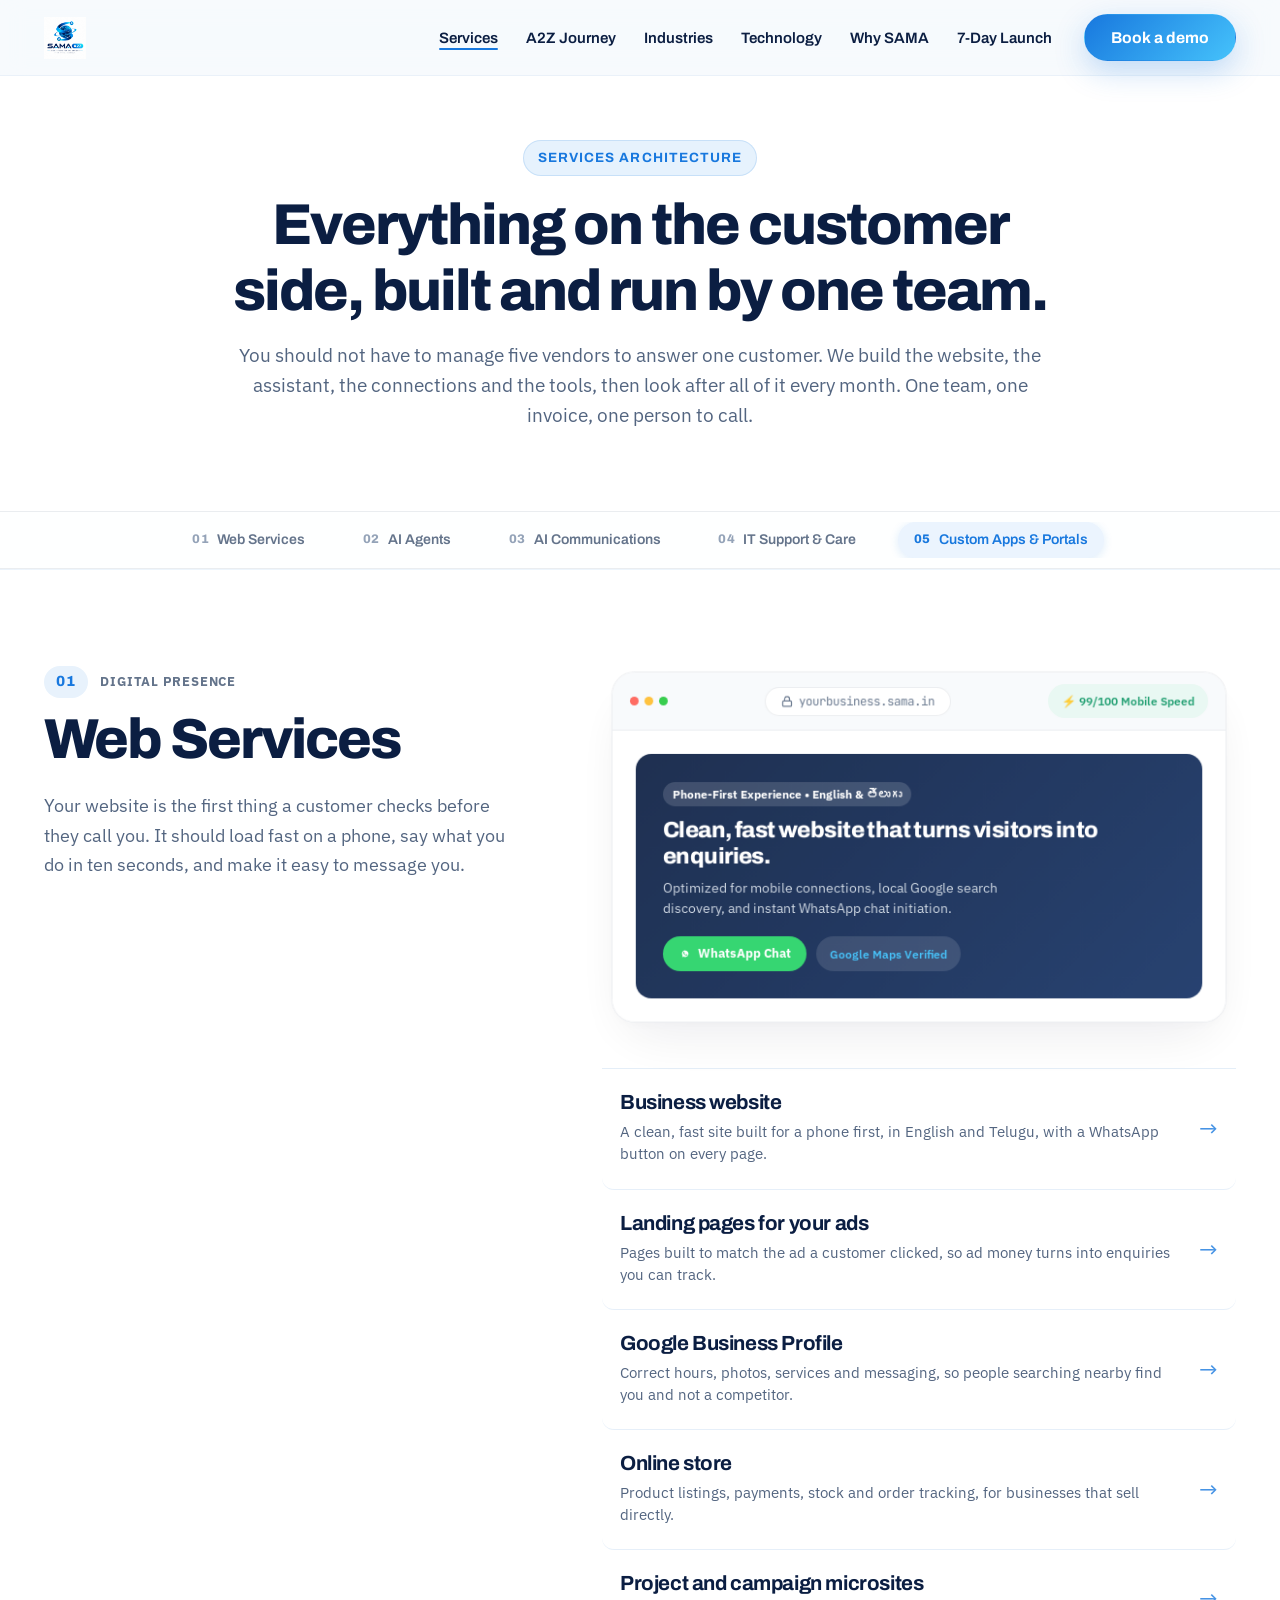
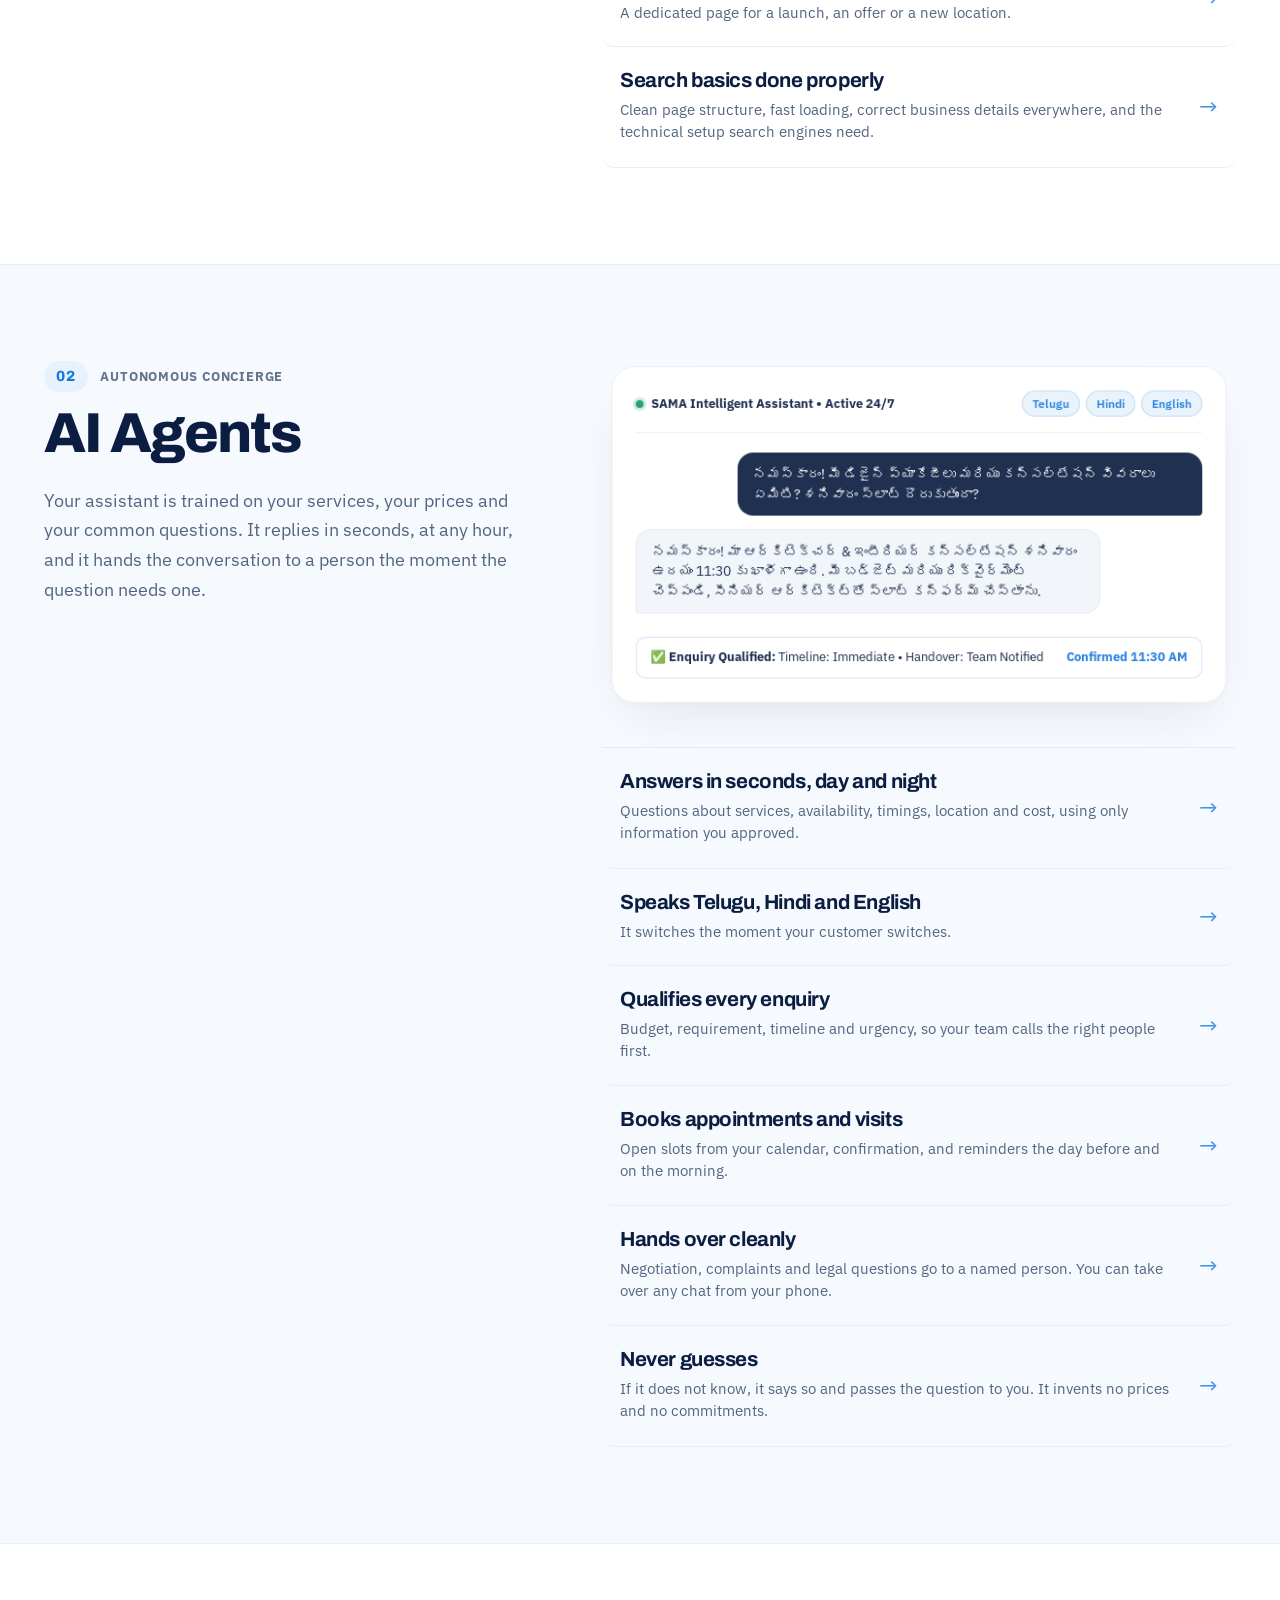
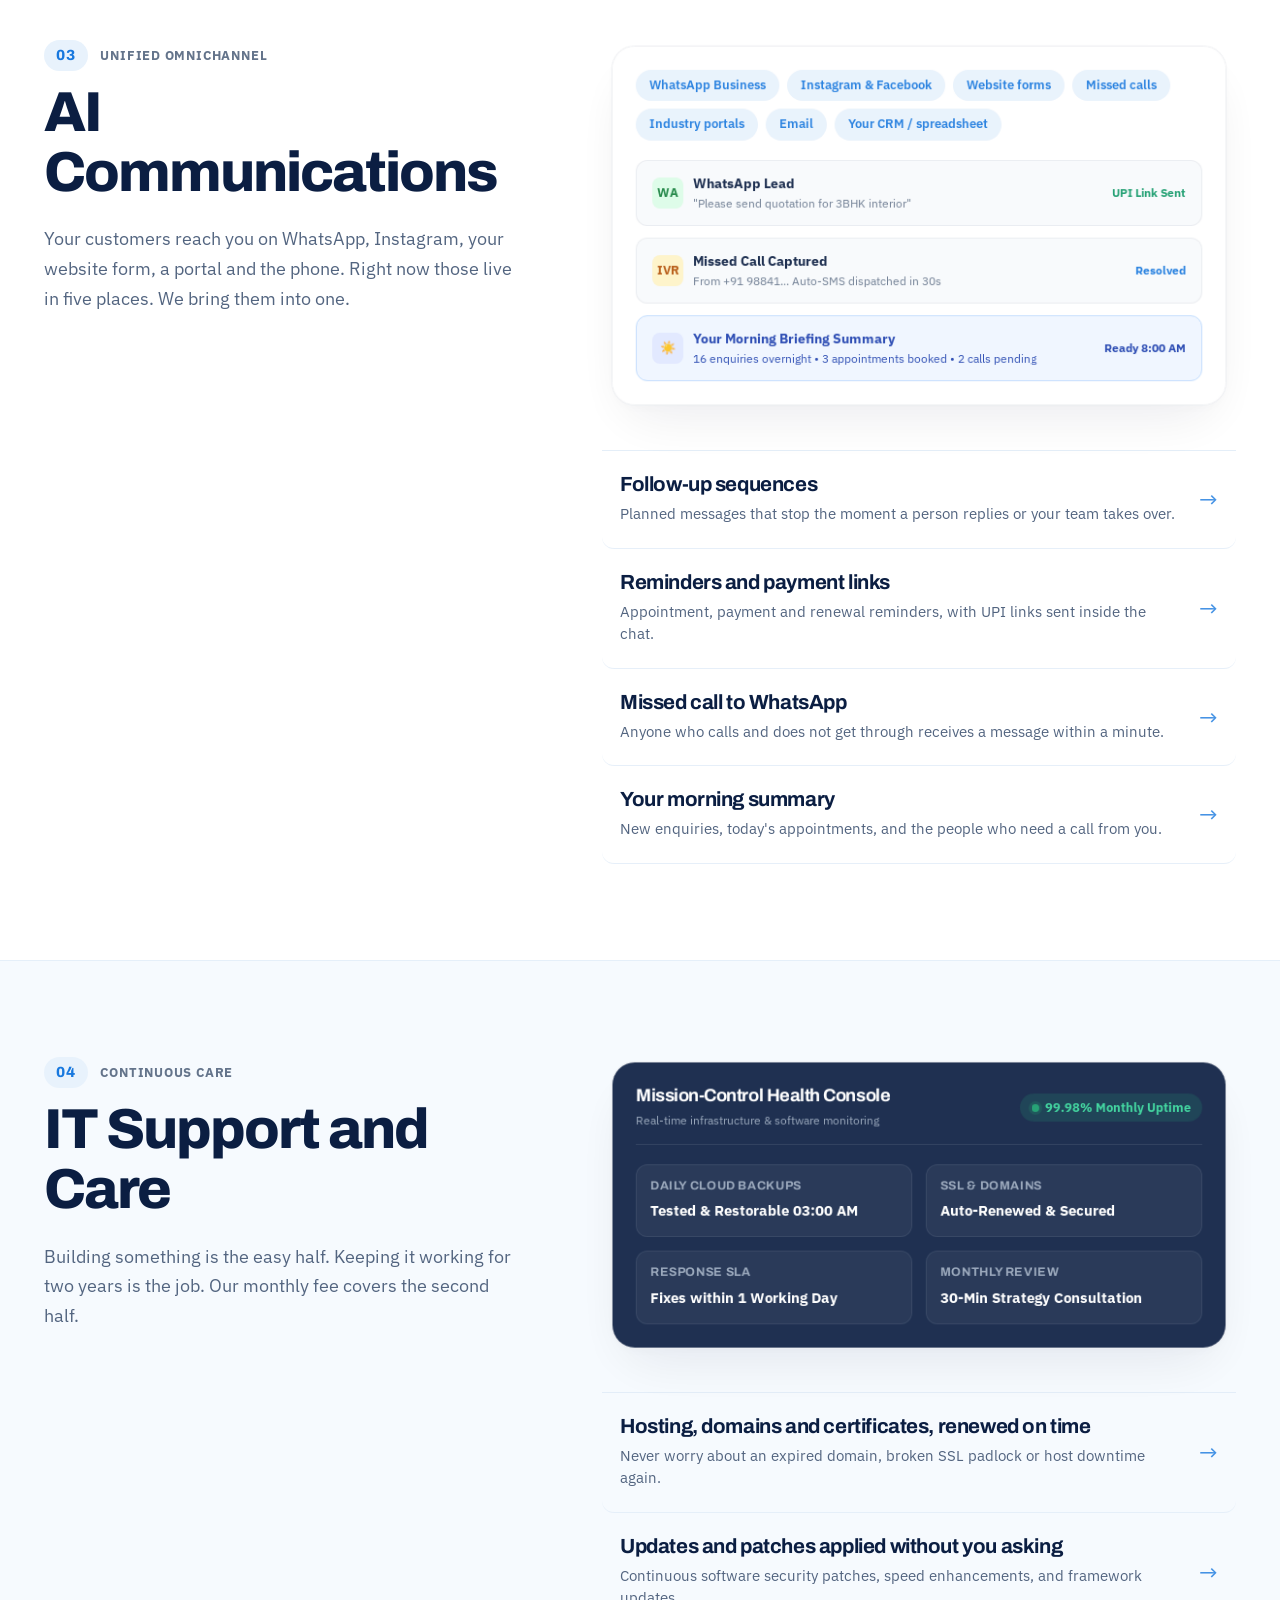
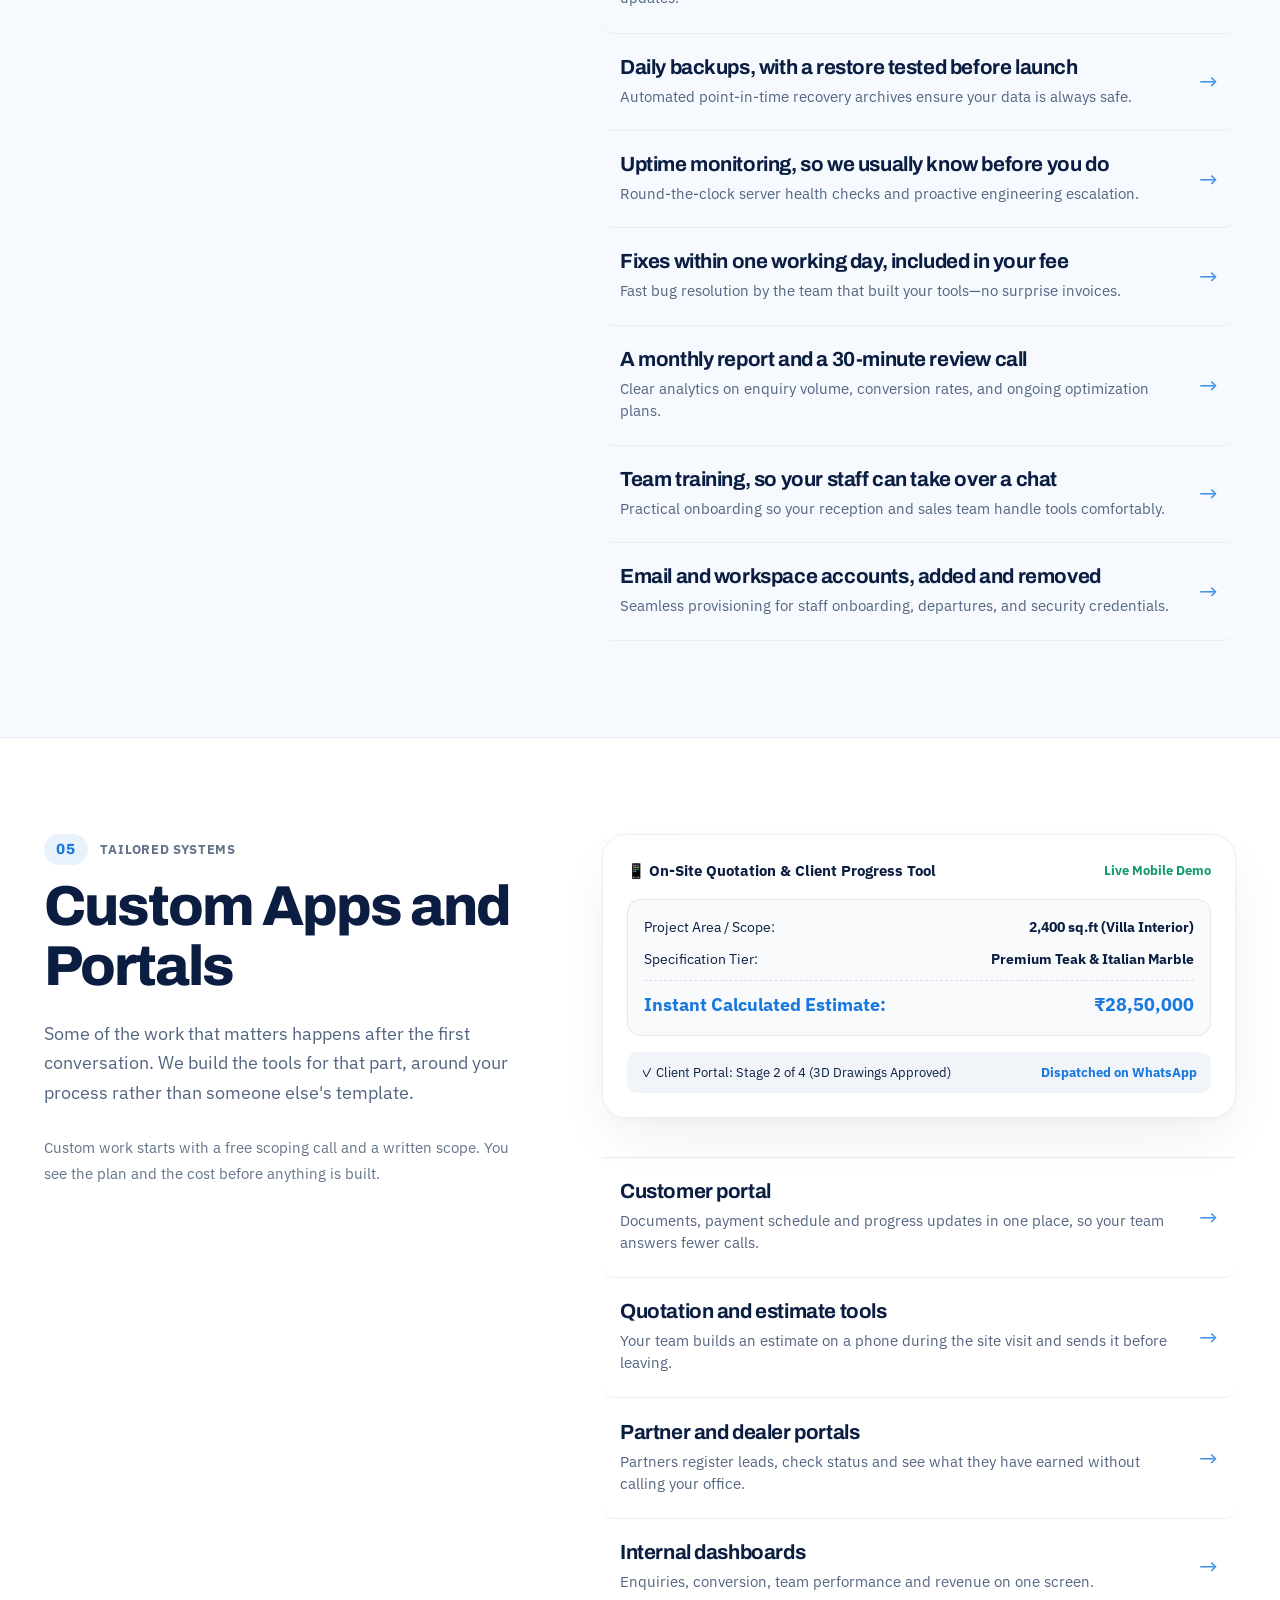
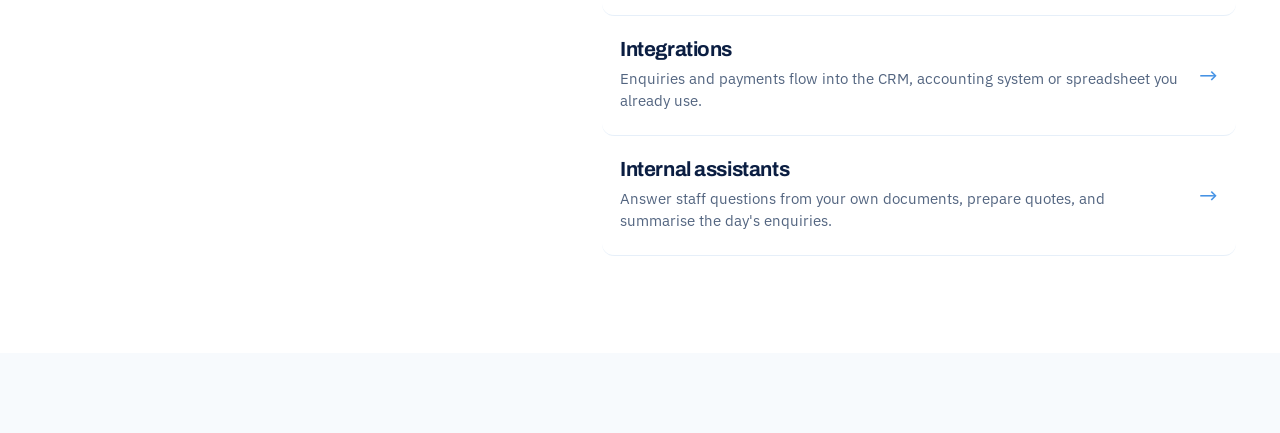
==== commit c266fa0e: "changes done" ====
--- a/services.html
+++ b/services.html
@@ -641,7 +641,7 @@
       <form id="samaDemoForm" class="form-grid">
         <div class="form-group">
           <label class="form-label">Your Name *</label>
-          <input type="text" name="name" class="form-input" placeholder="e.g. Rajesh Reddy" required>
+          <input type="text" name="name" class="form-input" placeholder="e.g. Mahesh" required>
         </div>
         <div class="form-group">
           <label class="form-label">Business Name *</label>
--- a/css/main.css
+++ b/css/main.css
@@ -53,7 +53,7 @@
   /* Layout */
   --max-width: 1240px;
   --max-width-wide: 1360px;
-  --header-height: 90px;
+  --header-height: 76px;
   --radius-sm: 8px;
   --radius-md: 14px;
   --radius-lg: 20px;
@@ -89,6 +89,27 @@
   font-weight: 400;
   line-height: 1.6;
   overflow-x: hidden;
+}
+
+/* Lenis Momentum Scrolling Engine */
+html.lenis, html.lenis body {
+  height: auto;
+}
+
+.lenis.lenis-smooth {
+  scroll-behavior: auto !important;
+}
+
+.lenis.lenis-smooth [data-lenis-prevent] {
+  overscroll-behavior: contain;
+}
+
+.lenis.lenis-stopped {
+  overflow: hidden;
+}
+
+.lenis.lenis-scrolling iframe {
+  pointer-events: none;
 }
 
 /* Typography Base */
@@ -379,17 +400,24 @@
 .brand-link {
   display: flex;
   align-items: center;
-  gap: 12px;
+  text-decoration: none;
+  transition: transform 0.25s var(--ease-apple), opacity 0.25s ease;
+}
+
+.brand-link:hover {
+  transform: translateY(-1px);
+  opacity: 0.95;
 }
 
 .brand-link svg {
-  height: 44px;
+  height: 40px;
   width: auto;
 }
 
 .brand-link img {
-  height: 72px;
+  height: 42px;
   width: auto;
+  max-width: 210px;
   display: block;
   object-fit: contain;
 }
--- a/css/components.css
+++ b/css/components.css
@@ -1307,36 +1307,139 @@
 .hold-grid {
   display: grid;
   grid-template-columns: repeat(4, 1fr);
-  gap: 24px;
+  align-items: stretch;
+  gap: 22px;
+  margin-top: 36px;
 }
 
 .hold-card {
   background: #FFFFFF;
-  border: 1px solid var(--color-border-card);
-  border-radius: var(--radius-lg);
-  padding: 28px;
-  box-shadow: var(--shadow-sm);
+  border: 1px solid rgba(216, 230, 245, 0.95);
+  border-radius: 20px;
+  padding: 28px 24px;
+  box-shadow: 0 4px 20px -2px rgba(11, 30, 66, 0.05), 0 1px 3px rgba(11, 30, 66, 0.03);
   display: flex;
   flex-direction: column;
-}
-
-.hold-card-num {
+  height: 100%;
+  box-sizing: border-box;
+  position: relative;
+  overflow: hidden;
+  transition: transform 0.35s cubic-bezier(0.22, 1, 0.36, 1),
+              box-shadow 0.35s cubic-bezier(0.22, 1, 0.36, 1),
+              border-color 0.35s cubic-bezier(0.22, 1, 0.36, 1);
+}
+
+.hold-card::before {
+  content: '';
+  position: absolute;
+  top: 0;
+  left: 0;
+  right: 0;
+  height: 3px;
+  background: linear-gradient(90deg, #1878DE 0%, #45C2FB 100%);
+  opacity: 0;
+  transition: opacity 0.35s cubic-bezier(0.22, 1, 0.36, 1);
+}
+
+.hold-card:hover {
+  transform: translateY(-6px);
+  border-color: rgba(24, 120, 222, 0.45);
+  box-shadow: 0 20px 42px -8px rgba(24, 120, 222, 0.16), 0 2px 8px rgba(11, 30, 66, 0.04);
+}
+
+.hold-card:hover::before {
+  opacity: 1;
+}
+
+.hold-card-top {
+  display: flex;
+  align-items: center;
+  justify-content: space-between;
+  width: 100%;
+  margin-bottom: 22px;
+}
+
+.hold-card-badge {
+  font-family: var(--font-mono);
+  font-size: 0.82rem;
+  font-weight: 800;
+  letter-spacing: 0.04em;
+  color: #1878DE;
+  background: rgba(24, 120, 222, 0.08);
+  border: 1px solid rgba(24, 120, 222, 0.18);
+  padding: 4px 12px;
+  border-radius: var(--radius-pill);
+  line-height: 1;
+}
+
+.hold-card-icon-wrap {
+  width: 38px;
+  height: 38px;
+  border-radius: 10px;
+  background: #F0F6FD;
+  color: #1878DE;
+  display: flex;
+  align-items: center;
+  justify-content: center;
+  transition: transform 0.3s cubic-bezier(0.22, 1, 0.36, 1),
+              background-color 0.3s ease,
+              color 0.3s ease;
+}
+
+.hold-card:hover .hold-card-icon-wrap {
+  transform: scale(1.08);
+  background: #1878DE;
+  color: #FFFFFF;
+}
+
+.hold-card-body {
+  display: flex;
+  flex-direction: column;
+  flex-grow: 1;
+}
+
+.hold-card-title {
   font-family: var(--font-heading);
-  font-size: 1.6rem;
-  font-weight: 900;
-  color: var(--color-signal-blue);
+  font-size: 1.16rem;
+  font-weight: 800;
+  line-height: 1.25;
+  letter-spacing: -0.02em;
+  color: var(--color-midnight);
+  margin-top: 0;
   margin-bottom: 12px;
 }
 
-.hold-card-title {
-  font-size: 1.18rem;
-  color: var(--color-midnight);
-  margin-bottom: 10px;
-}
-
 .hold-card-desc {
-  font-size: 0.92rem;
-  line-height: 1.55;
+  font-size: 0.91rem;
+  line-height: 1.6;
+  color: var(--color-text-muted);
+  margin: 0;
+  flex-grow: 1;
+}
+
+.hold-card-footer {
+  margin-top: auto;
+  padding-top: 18px;
+  border-top: 1px dashed rgba(216, 230, 245, 0.95);
+  display: flex;
+  align-items: center;
+}
+
+.hold-card-pill {
+  display: inline-flex;
+  align-items: center;
+  gap: 6px;
+  font-size: 0.78rem;
+  font-weight: 700;
+  color: #149A6A;
+  background: rgba(20, 154, 106, 0.08);
+  border: 1px solid rgba(20, 154, 106, 0.18);
+  padding: 4px 10px;
+  border-radius: var(--radius-pill);
+}
+
+.hold-card-pill svg {
+  stroke: #149A6A;
 }
 
 /* --------------------------------------------------------------------------
@@ -1345,6 +1448,7 @@
 .timeline-track {
   display: grid;
   grid-template-columns: repeat(5, 1fr);
+  align-items: stretch;
   gap: 16px;
   position: relative;
   margin-top: 36px;
@@ -1359,6 +1463,8 @@
   position: relative;
   display: flex;
   flex-direction: column;
+  align-items: flex-start;
+  height: 100%;
   transition: var(--transition-base);
   cursor: pointer;
 }
@@ -1377,21 +1483,35 @@
   text-transform: uppercase;
   color: var(--color-signal-blue);
   background: var(--color-ice);
-  padding: 4px 10px;
+  display: inline-flex;
+  align-items: center;
+  justify-content: center;
+  height: 28px;
+  padding: 0 12px;
   border-radius: var(--radius-pill);
   width: fit-content;
-  margin-bottom: 12px;
+  margin-bottom: 16px;
+  flex-shrink: 0;
+  line-height: 1;
 }
 
 .timeline-step-title {
   font-size: 1.15rem;
-  margin-bottom: 8px;
+  font-weight: 700;
+  line-height: 1.3;
+  min-height: 1.55em;
+  margin-top: 0;
+  margin-bottom: 12px;
   color: var(--color-midnight);
+  flex-shrink: 0;
 }
 
 .timeline-step-desc {
   font-size: 0.86rem;
-  line-height: 1.5;
+  line-height: 1.55;
+  color: var(--color-muted);
+  margin: 0;
+  flex-grow: 1;
 }
 
 /* --------------------------------------------------------------------------
@@ -1719,6 +1839,15 @@
   border-bottom: 1px solid rgba(255, 255, 255, 0.08);
 }
 
+.footer-logo {
+  height: 84px;
+  width: auto;
+  border-radius: 14px;
+  display: block;
+  margin-bottom: 16px;
+  box-shadow: 0 4px 16px rgba(0, 0, 0, 0.25);
+}
+
 .footer-brand p {
   color: var(--color-text-light);
   margin-top: 14px;
@@ -1842,6 +1971,12 @@
   }
 
   .footer-top-grid {
+    grid-template-columns: repeat(2, 1fr);
+  }
+}
+
+@media (max-width: 768px) {
+  .timeline-track {
     grid-template-columns: repeat(2, 1fr);
   }
 }
@@ -1859,6 +1994,15 @@
     grid-template-columns: 1fr;
   }
 
+  .timeline-step,
+  .hold-card {
+    height: auto;
+  }
+
+  .hold-card-title {
+    min-height: 0;
+  }
+
   .form-group.col-span-2 {
     grid-column: span 1;
   }
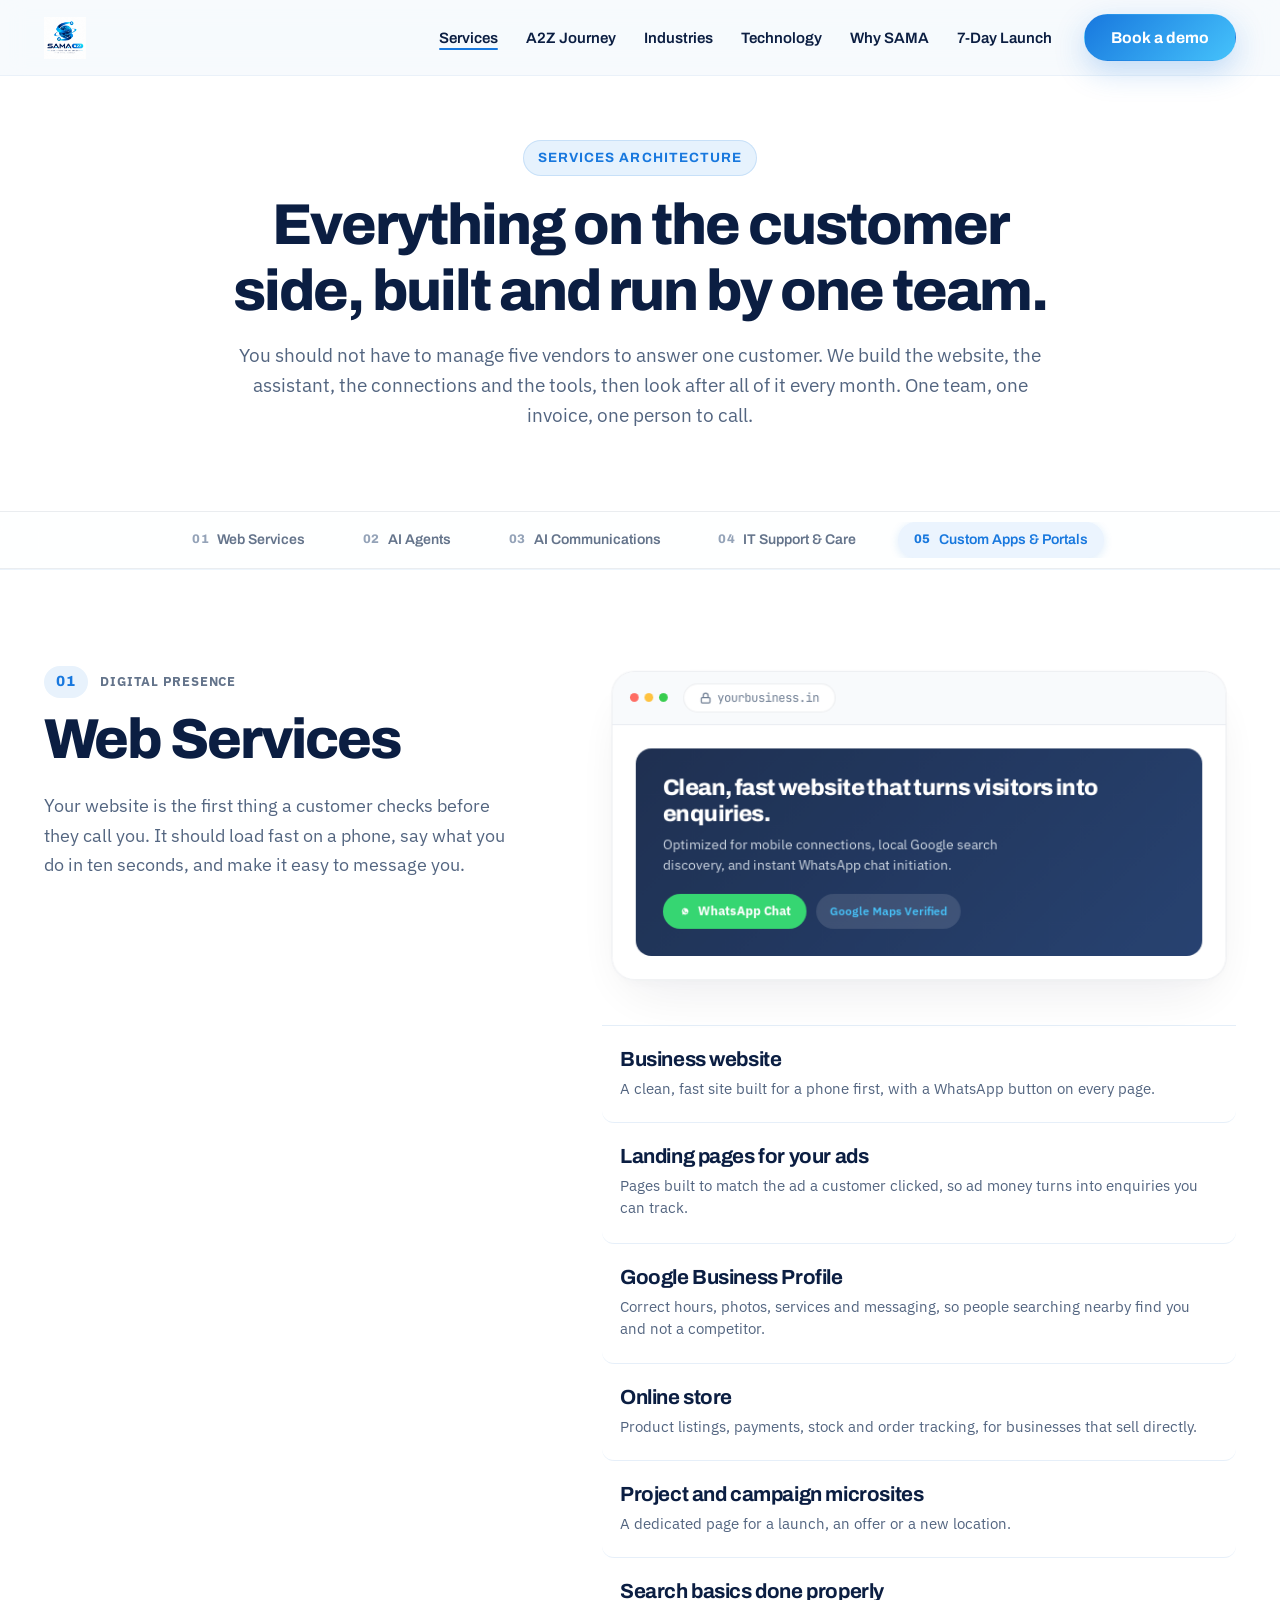
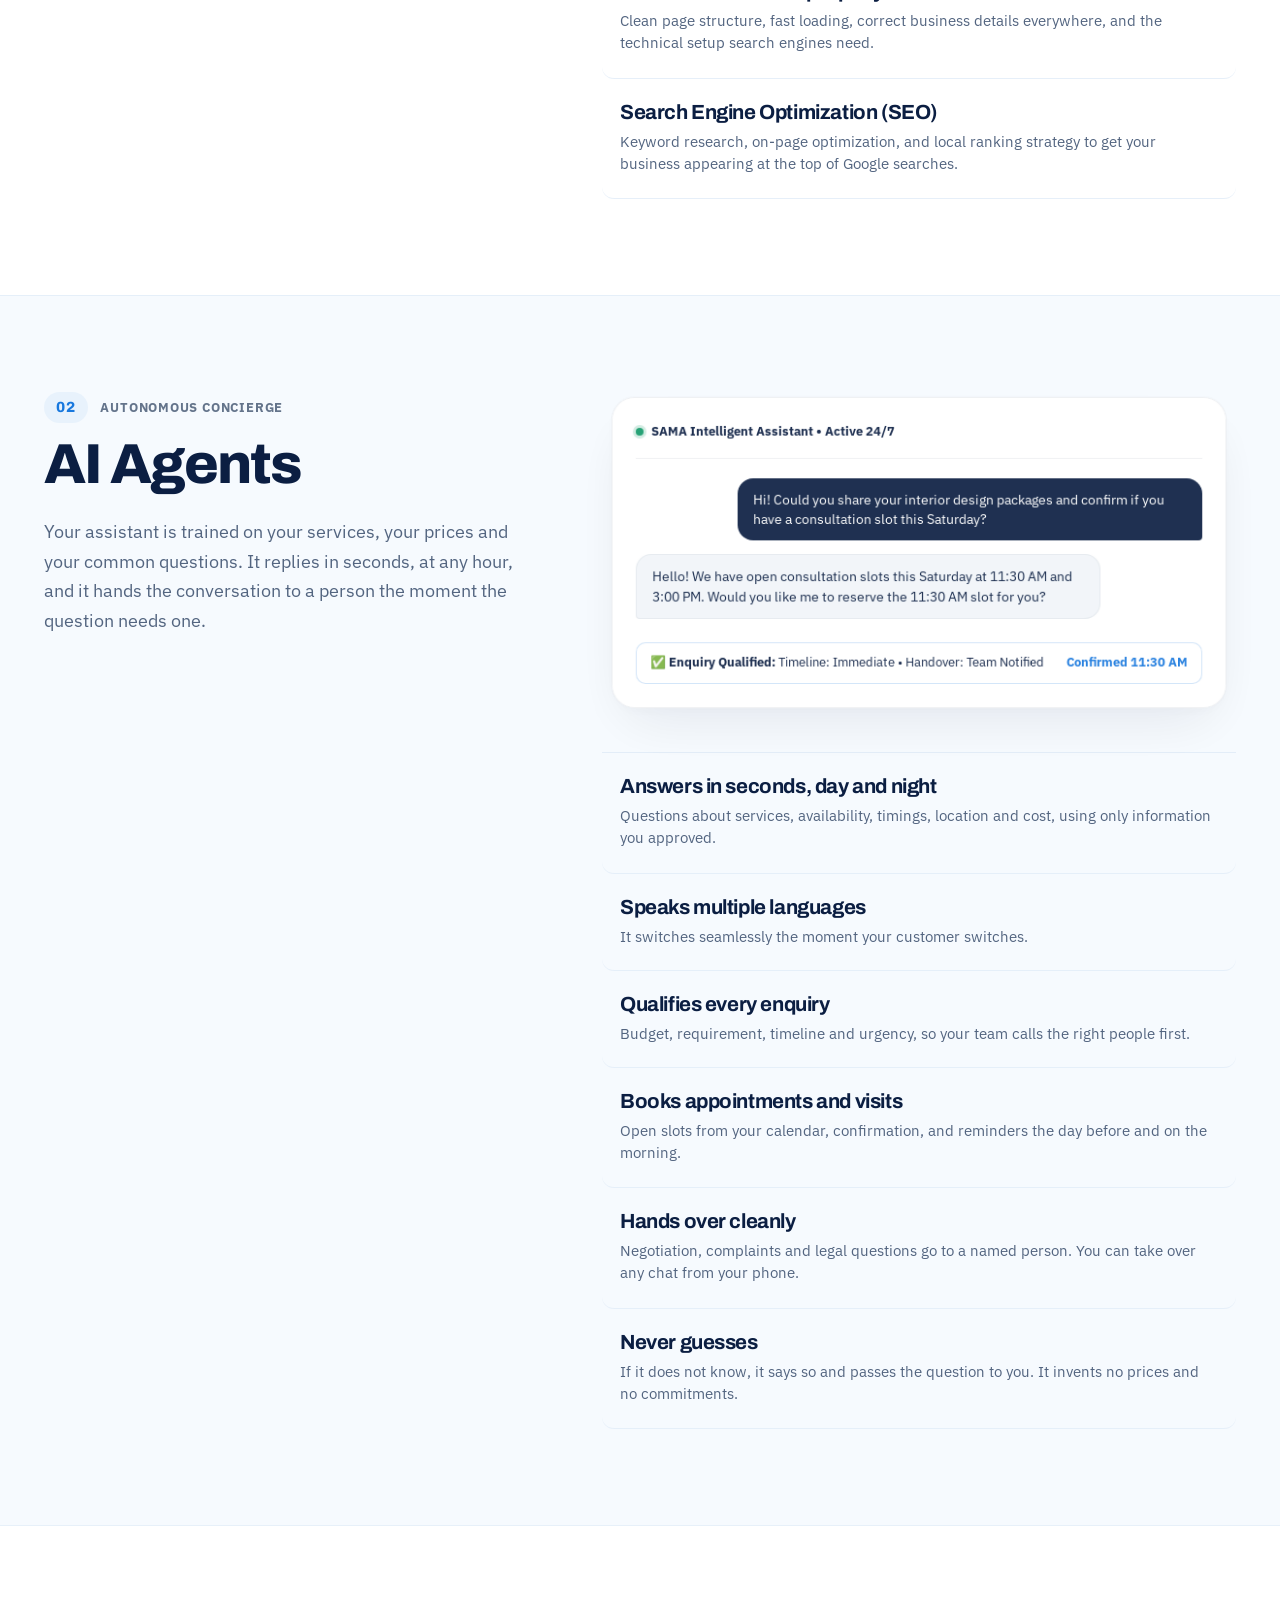
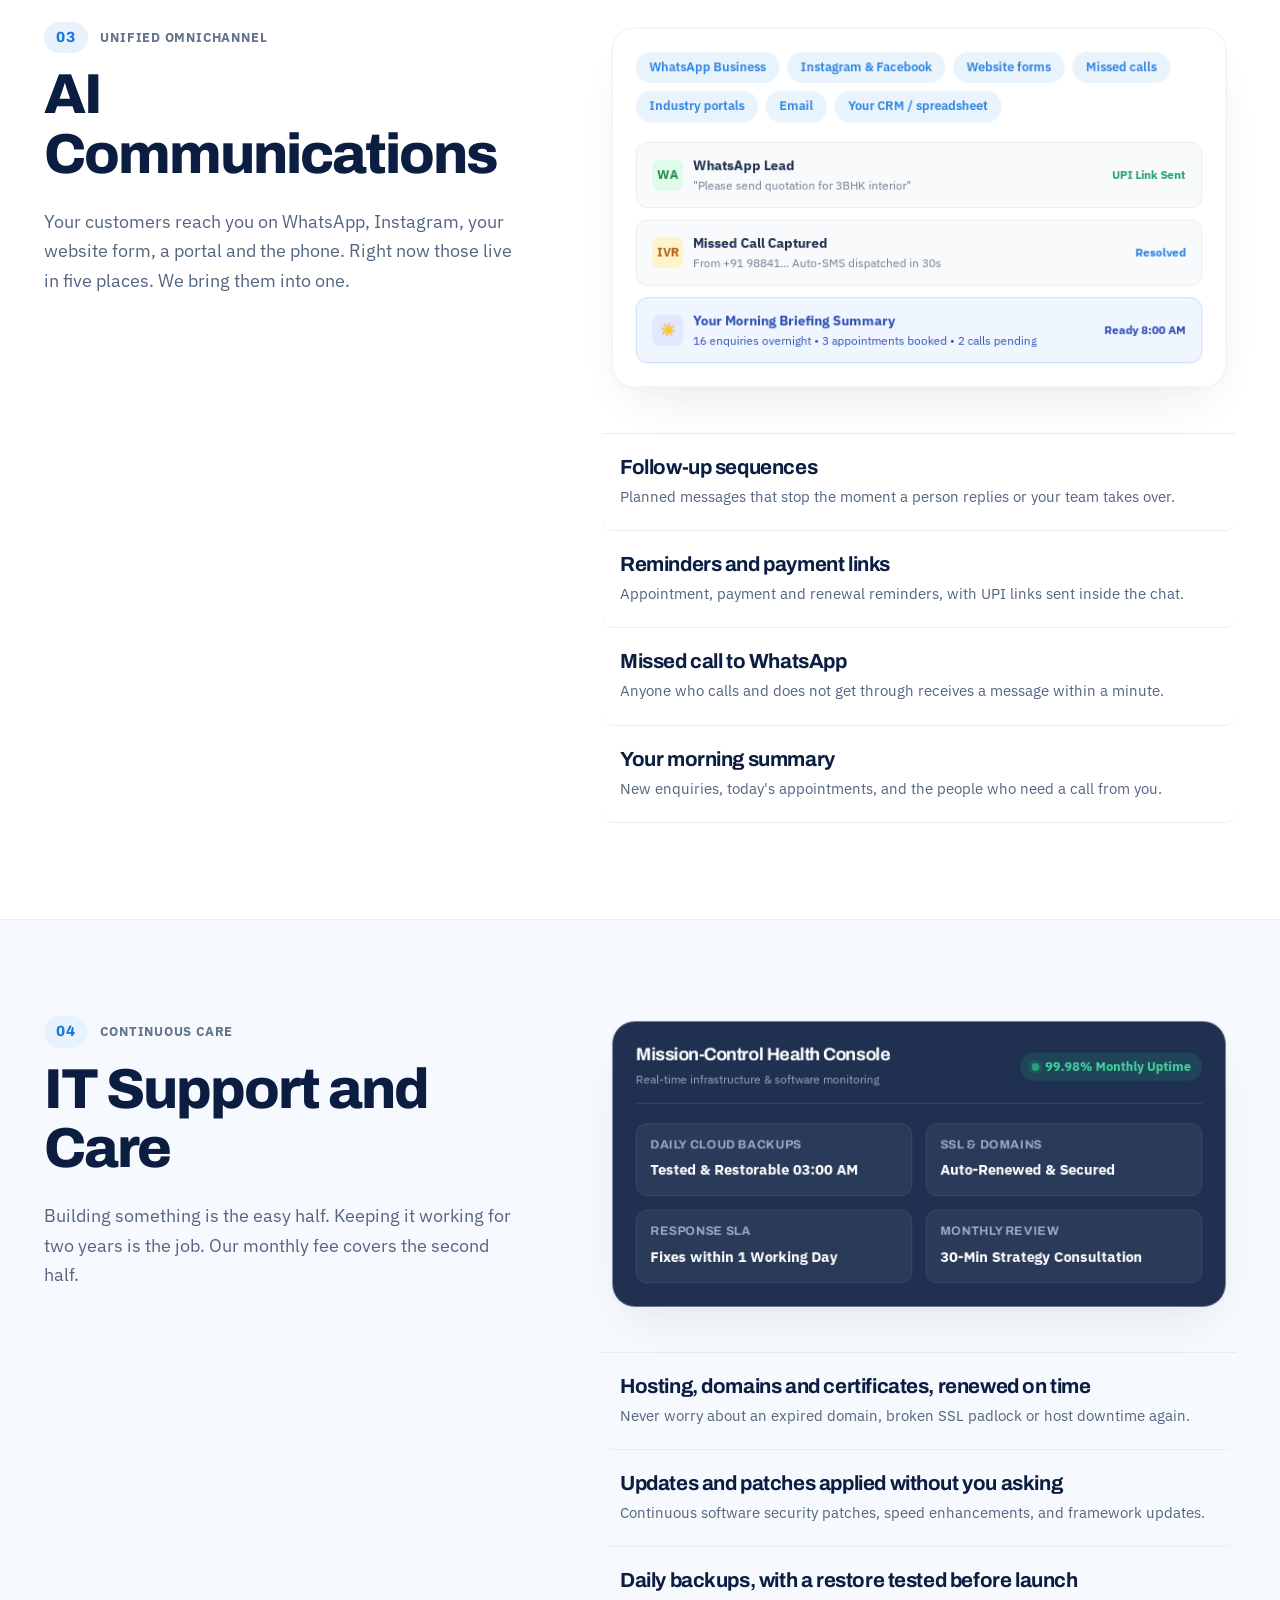
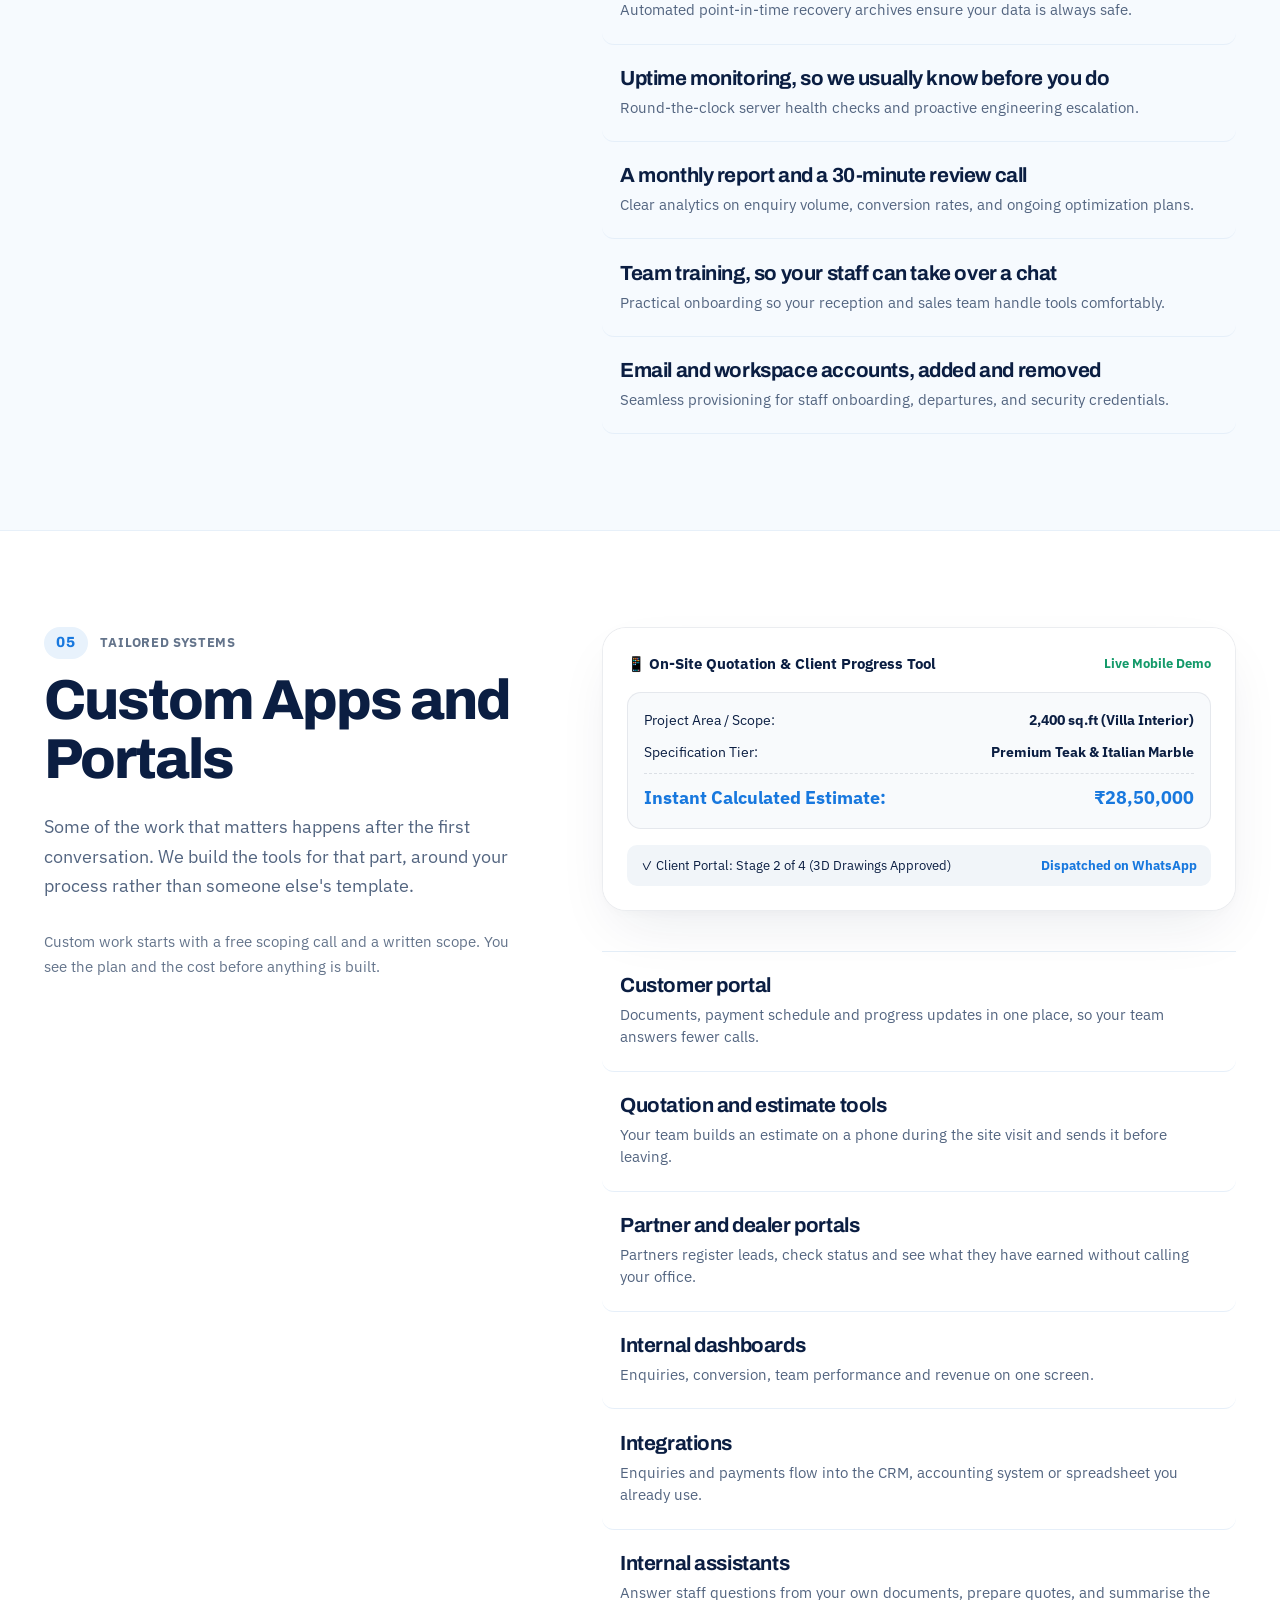
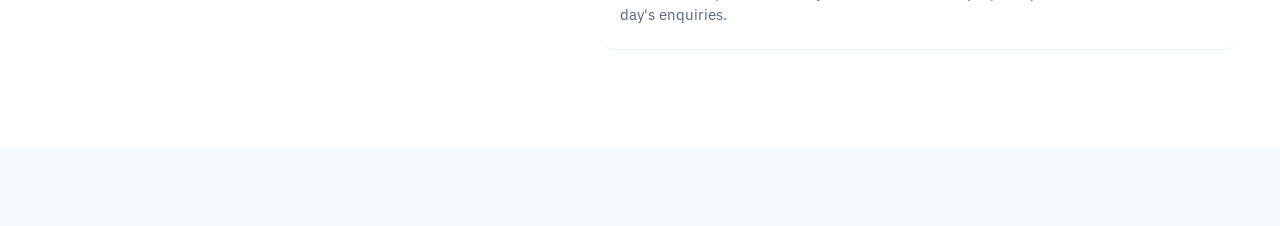
==== commit 0db5f555: "some chnages done in UI" ====
--- a/services.html
+++ b/services.html
@@ -111,15 +111,11 @@
                 </div>
                 <div class="mockup-address">
                   <svg width="12" height="12" viewBox="0 0 24 24" fill="none" stroke="currentColor" stroke-width="2.5"><rect x="3" y="11" width="18" height="11" rx="2" ry="2"></rect><path d="M7 11V7a5 5 0 0 1 10 0v4"></path></svg>
-                  yourbusiness.sama.in
-                </div>
-                <span class="mockup-speed-pill" style="color:#149A6A; background:#E8F8F2;">
-                  ⚡ 99/100 Mobile Speed
-                </span>
+                  yourbusiness.in
+                </div>
               </div>
               <div class="web-mockup-body">
                 <div class="web-mockup-hero">
-                  <span class="web-mockup-badge">Phone-First Experience • English & తెలుగు</span>
                   <h3 style="font-size:1.45rem; font-weight:800; color:#FFFFFF; margin-bottom:8px;">Clean, fast website that turns visitors into enquiries.</h3>
                   <p>Optimized for mobile connections, local Google search discovery, and instant WhatsApp chat initiation.</p>
                   <div class="web-mockup-actions">
@@ -138,9 +134,8 @@
               <div class="editorial-row">
                 <div class="editorial-row-main">
                   <h3 class="editorial-service-name">Business website</h3>
-                  <p class="editorial-service-desc">A clean, fast site built for a phone first, in English and Telugu, with a WhatsApp button on every page.</p>
-                </div>
-                <span class="editorial-row-arrow">→</span>
+                  <p class="editorial-service-desc">A clean, fast site built for a phone first, with a WhatsApp button on every page.</p>
+                </div>
               </div>
 
               <div class="editorial-row">
@@ -148,7 +143,6 @@
                   <h3 class="editorial-service-name">Landing pages for your ads</h3>
                   <p class="editorial-service-desc">Pages built to match the ad a customer clicked, so ad money turns into enquiries you can track.</p>
                 </div>
-                <span class="editorial-row-arrow">→</span>
               </div>
 
               <div class="editorial-row">
@@ -156,7 +150,6 @@
                   <h3 class="editorial-service-name">Google Business Profile</h3>
                   <p class="editorial-service-desc">Correct hours, photos, services and messaging, so people searching nearby find you and not a competitor.</p>
                 </div>
-                <span class="editorial-row-arrow">→</span>
               </div>
 
               <div class="editorial-row">
@@ -164,7 +157,6 @@
                   <h3 class="editorial-service-name">Online store</h3>
                   <p class="editorial-service-desc">Product listings, payments, stock and order tracking, for businesses that sell directly.</p>
                 </div>
-                <span class="editorial-row-arrow">→</span>
               </div>
 
               <div class="editorial-row">
@@ -172,7 +164,6 @@
                   <h3 class="editorial-service-name">Project and campaign microsites</h3>
                   <p class="editorial-service-desc">A dedicated page for a launch, an offer or a new location.</p>
                 </div>
-                <span class="editorial-row-arrow">→</span>
               </div>
 
               <div class="editorial-row">
@@ -180,7 +171,13 @@
                   <h3 class="editorial-service-name">Search basics done properly</h3>
                   <p class="editorial-service-desc">Clean page structure, fast loading, correct business details everywhere, and the technical setup search engines need.</p>
                 </div>
-                <span class="editorial-row-arrow">→</span>
+              </div>
+
+              <div class="editorial-row">
+                <div class="editorial-row-main">
+                  <h3 class="editorial-service-name">Search Engine Optimization (SEO)</h3>
+                  <p class="editorial-service-desc">Keyword research, on-page optimization, and local ranking strategy to get your business appearing at the top of Google searches.</p>
+                </div>
               </div>
             </div>
           </div>
@@ -214,18 +211,13 @@
                     <span class="live-beacon"></span>
                     SAMA Intelligent Assistant • Active 24/7
                   </div>
-                  <div class="ai-lang-switch">
-                    <span class="lang-tag active">Telugu</span>
-                    <span class="lang-tag active">Hindi</span>
-                    <span class="lang-tag active">English</span>
-                  </div>
                 </div>
                 <div class="ai-chat-thread">
                   <div class="chat-bubble customer">
-                    నమస్కారం! మీ డిజైన్ ప్యాకేజీలు మరియు కన్సల్టేషన్ వివరాలు ఏమిటి? శనివారం స్లాట్ దొరుకుతుందా?
+                    Hi! Could you share your interior design packages and confirm if you have a consultation slot this Saturday?
                   </div>
                   <div class="chat-bubble assistant">
-                    నమస్కారం! మా ఆర్కిటెక్చర్ & ఇంటీరియర్ కన్సల్టేషన్ శనివారం ఉదయం 11:30 కు ఖాళీగా ఉంది. మీ బడ్జెట్ మరియు రిక్వైర్మెంట్ చెప్పండి, సీనియర్ ఆర్కిటెక్ట్‌తో స్లాట్ కన్ఫర్మ్ చేస్తాను.
+                    Hello! We have open consultation slots this Saturday at 11:30 AM and 3:00 PM. Would you like me to reserve the 11:30 AM slot for you?
                   </div>
                   <div class="chat-action-card">
                     <div>
@@ -244,15 +236,13 @@
                   <h3 class="editorial-service-name">Answers in seconds, day and night</h3>
                   <p class="editorial-service-desc">Questions about services, availability, timings, location and cost, using only information you approved.</p>
                 </div>
-                <span class="editorial-row-arrow">→</span>
-              </div>
-
-              <div class="editorial-row">
-                <div class="editorial-row-main">
-                  <h3 class="editorial-service-name">Speaks Telugu, Hindi and English</h3>
-                  <p class="editorial-service-desc">It switches the moment your customer switches.</p>
-                </div>
-                <span class="editorial-row-arrow">→</span>
+              </div>
+
+              <div class="editorial-row">
+                <div class="editorial-row-main">
+                  <h3 class="editorial-service-name">Speaks multiple languages</h3>
+                  <p class="editorial-service-desc">It switches seamlessly the moment your customer switches.</p>
+                </div>
               </div>
 
               <div class="editorial-row">
@@ -260,7 +250,6 @@
                   <h3 class="editorial-service-name">Qualifies every enquiry</h3>
                   <p class="editorial-service-desc">Budget, requirement, timeline and urgency, so your team calls the right people first.</p>
                 </div>
-                <span class="editorial-row-arrow">→</span>
               </div>
 
               <div class="editorial-row">
@@ -268,7 +257,6 @@
                   <h3 class="editorial-service-name">Books appointments and visits</h3>
                   <p class="editorial-service-desc">Open slots from your calendar, confirmation, and reminders the day before and on the morning.</p>
                 </div>
-                <span class="editorial-row-arrow">→</span>
               </div>
 
               <div class="editorial-row">
@@ -276,7 +264,6 @@
                   <h3 class="editorial-service-name">Hands over cleanly</h3>
                   <p class="editorial-service-desc">Negotiation, complaints and legal questions go to a named person. You can take over any chat from your phone.</p>
                 </div>
-                <span class="editorial-row-arrow">→</span>
               </div>
 
               <div class="editorial-row">
@@ -284,7 +271,6 @@
                   <h3 class="editorial-service-name">Never guesses</h3>
                   <p class="editorial-service-desc">If it does not know, it says so and passes the question to you. It invents no prices and no commitments.</p>
                 </div>
-                <span class="editorial-row-arrow">→</span>
               </div>
             </div>
           </div>
@@ -367,7 +353,6 @@
                   <h3 class="editorial-service-name">Follow-up sequences</h3>
                   <p class="editorial-service-desc">Planned messages that stop the moment a person replies or your team takes over.</p>
                 </div>
-                <span class="editorial-row-arrow">→</span>
               </div>
 
               <div class="editorial-row">
@@ -375,7 +360,6 @@
                   <h3 class="editorial-service-name">Reminders and payment links</h3>
                   <p class="editorial-service-desc">Appointment, payment and renewal reminders, with UPI links sent inside the chat.</p>
                 </div>
-                <span class="editorial-row-arrow">→</span>
               </div>
 
               <div class="editorial-row">
@@ -383,7 +367,6 @@
                   <h3 class="editorial-service-name">Missed call to WhatsApp</h3>
                   <p class="editorial-service-desc">Anyone who calls and does not get through receives a message within a minute.</p>
                 </div>
-                <span class="editorial-row-arrow">→</span>
               </div>
 
               <div class="editorial-row">
@@ -391,7 +374,6 @@
                   <h3 class="editorial-service-name">Your morning summary</h3>
                   <p class="editorial-service-desc">New enquiries, today's appointments, and the people who need a call from you.</p>
                 </div>
-                <span class="editorial-row-arrow">→</span>
               </div>
             </div>
           </div>
@@ -458,7 +440,6 @@
                   <h3 class="editorial-service-name">Hosting, domains and certificates, renewed on time</h3>
                   <p class="editorial-service-desc">Never worry about an expired domain, broken SSL padlock or host downtime again.</p>
                 </div>
-                <span class="editorial-row-arrow">→</span>
               </div>
 
               <div class="editorial-row">
@@ -466,7 +447,6 @@
                   <h3 class="editorial-service-name">Updates and patches applied without you asking</h3>
                   <p class="editorial-service-desc">Continuous software security patches, speed enhancements, and framework updates.</p>
                 </div>
-                <span class="editorial-row-arrow">→</span>
               </div>
 
               <div class="editorial-row">
@@ -474,7 +454,6 @@
                   <h3 class="editorial-service-name">Daily backups, with a restore tested before launch</h3>
                   <p class="editorial-service-desc">Automated point-in-time recovery archives ensure your data is always safe.</p>
                 </div>
-                <span class="editorial-row-arrow">→</span>
               </div>
 
               <div class="editorial-row">
@@ -482,15 +461,6 @@
                   <h3 class="editorial-service-name">Uptime monitoring, so we usually know before you do</h3>
                   <p class="editorial-service-desc">Round-the-clock server health checks and proactive engineering escalation.</p>
                 </div>
-                <span class="editorial-row-arrow">→</span>
-              </div>
-
-              <div class="editorial-row">
-                <div class="editorial-row-main">
-                  <h3 class="editorial-service-name">Fixes within one working day, included in your fee</h3>
-                  <p class="editorial-service-desc">Fast bug resolution by the team that built your tools—no surprise invoices.</p>
-                </div>
-                <span class="editorial-row-arrow">→</span>
               </div>
 
               <div class="editorial-row">
@@ -498,7 +468,6 @@
                   <h3 class="editorial-service-name">A monthly report and a 30-minute review call</h3>
                   <p class="editorial-service-desc">Clear analytics on enquiry volume, conversion rates, and ongoing optimization plans.</p>
                 </div>
-                <span class="editorial-row-arrow">→</span>
               </div>
 
               <div class="editorial-row">
@@ -506,7 +475,6 @@
                   <h3 class="editorial-service-name">Team training, so your staff can take over a chat</h3>
                   <p class="editorial-service-desc">Practical onboarding so your reception and sales team handle tools comfortably.</p>
                 </div>
-                <span class="editorial-row-arrow">→</span>
               </div>
 
               <div class="editorial-row">
@@ -514,7 +482,6 @@
                   <h3 class="editorial-service-name">Email and workspace accounts, added and removed</h3>
                   <p class="editorial-service-desc">Seamless provisioning for staff onboarding, departures, and security credentials.</p>
                 </div>
-                <span class="editorial-row-arrow">→</span>
               </div>
             </div>
           </div>
@@ -580,7 +547,6 @@
                   <h3 class="editorial-service-name">Customer portal</h3>
                   <p class="editorial-service-desc">Documents, payment schedule and progress updates in one place, so your team answers fewer calls.</p>
                 </div>
-                <span class="editorial-row-arrow">→</span>
               </div>
 
               <div class="editorial-row">
@@ -588,7 +554,6 @@
                   <h3 class="editorial-service-name">Quotation and estimate tools</h3>
                   <p class="editorial-service-desc">Your team builds an estimate on a phone during the site visit and sends it before leaving.</p>
                 </div>
-                <span class="editorial-row-arrow">→</span>
               </div>
 
               <div class="editorial-row">
@@ -596,7 +561,6 @@
                   <h3 class="editorial-service-name">Partner and dealer portals</h3>
                   <p class="editorial-service-desc">Partners register leads, check status and see what they have earned without calling your office.</p>
                 </div>
-                <span class="editorial-row-arrow">→</span>
               </div>
 
               <div class="editorial-row">
@@ -604,7 +568,6 @@
                   <h3 class="editorial-service-name">Internal dashboards</h3>
                   <p class="editorial-service-desc">Enquiries, conversion, team performance and revenue on one screen.</p>
                 </div>
-                <span class="editorial-row-arrow">→</span>
               </div>
 
               <div class="editorial-row">
@@ -612,7 +575,6 @@
                   <h3 class="editorial-service-name">Integrations</h3>
                   <p class="editorial-service-desc">Enquiries and payments flow into the CRM, accounting system or spreadsheet you already use.</p>
                 </div>
-                <span class="editorial-row-arrow">→</span>
               </div>
 
               <div class="editorial-row">
@@ -620,7 +582,6 @@
                   <h3 class="editorial-service-name">Internal assistants</h3>
                   <p class="editorial-service-desc">Answer staff questions from your own documents, prepare quotes, and summarise the day's enquiries.</p>
                 </div>
-                <span class="editorial-row-arrow">→</span>
               </div>
             </div>
           </div>
--- a/css/main.css
+++ b/css/main.css
@@ -3,7 +3,7 @@
    Primary Source of Truth: SAMA A2Z Website Design Specification
    ========================================================================== */
 
-@import url('https://fonts.googleapis.com/css2?family=Archivo:wght@400;500;600;700;800;900&family=IBM+Plex+Sans:wght@300;400;500;600;700&family=Noto+Sans+Telugu:wght@400;500;600;700&family=JetBrains+Mono:wght@400;500;600&display=swap');
+@import url('https://fonts.googleapis.com/css2?family=Archivo:wght@400;500;600;700;800;900&family=IBM+Plex+Sans:wght@300;400;500;600;700&family=JetBrains+Mono:wght@400;500;600&display=swap');
 
 :root {
   /* Brand Color Palette */
@@ -47,7 +47,6 @@
   /* Typography */
   --font-heading: 'Archivo', -apple-system, BlinkMacSystemFont, 'Segoe UI', Roboto, sans-serif;
   --font-body: 'IBM Plex Sans', -apple-system, BlinkMacSystemFont, 'Segoe UI', Roboto, sans-serif;
-  --font-telugu: 'Noto Sans Telugu', 'IBM Plex Sans', sans-serif;
   --font-mono: 'JetBrains Mono', monospace;
 
   /* Layout */
@@ -511,11 +510,6 @@
   flex-shrink: 0;
 }
 
-/* Telugu Typography & Support */
-.lang-telugu {
-  font-family: var(--font-telugu);
-  line-height: 1.5;
-}
 
 /* Section Header Structure */
 .section-header {
--- a/css/components.css
+++ b/css/components.css
@@ -752,7 +752,7 @@
   border-bottom: 1px solid rgba(11, 30, 66, 0.06);
   display: flex;
   align-items: center;
-  justify-content: space-between;
+  gap: 16px;
 }
 
 .mockup-controls {
@@ -1137,7 +1137,7 @@
 
 .editorial-row-main {
   flex: 1;
-  padding-right: 20px;
+  padding-right: 0;
   transition: transform 0.38s cubic-bezier(0.22, 1, 0.36, 1);
   will-change: transform;
 }
@@ -1172,23 +1172,7 @@
 }
 
 .editorial-row-arrow {
-  color: #1878DE;
-  font-size: 1.45rem;
-  font-weight: 400;
-  line-height: 1;
-  flex-shrink: 0;
-  opacity: 0.8;
-  transition: transform 0.38s cubic-bezier(0.22, 1, 0.36, 1),
-              color 0.35s cubic-bezier(0.22, 1, 0.36, 1),
-              opacity 0.35s cubic-bezier(0.22, 1, 0.36, 1);
-  transform: translateX(0);
-  will-change: transform;
-}
-
-.editorial-row:hover .editorial-row-arrow {
-  transform: translateX(5px);
-  color: #0B1E42;
-  opacity: 1;
+  display: none !important;
 }
 
 /* Responsive Overrides for Editorial Storytelling */
